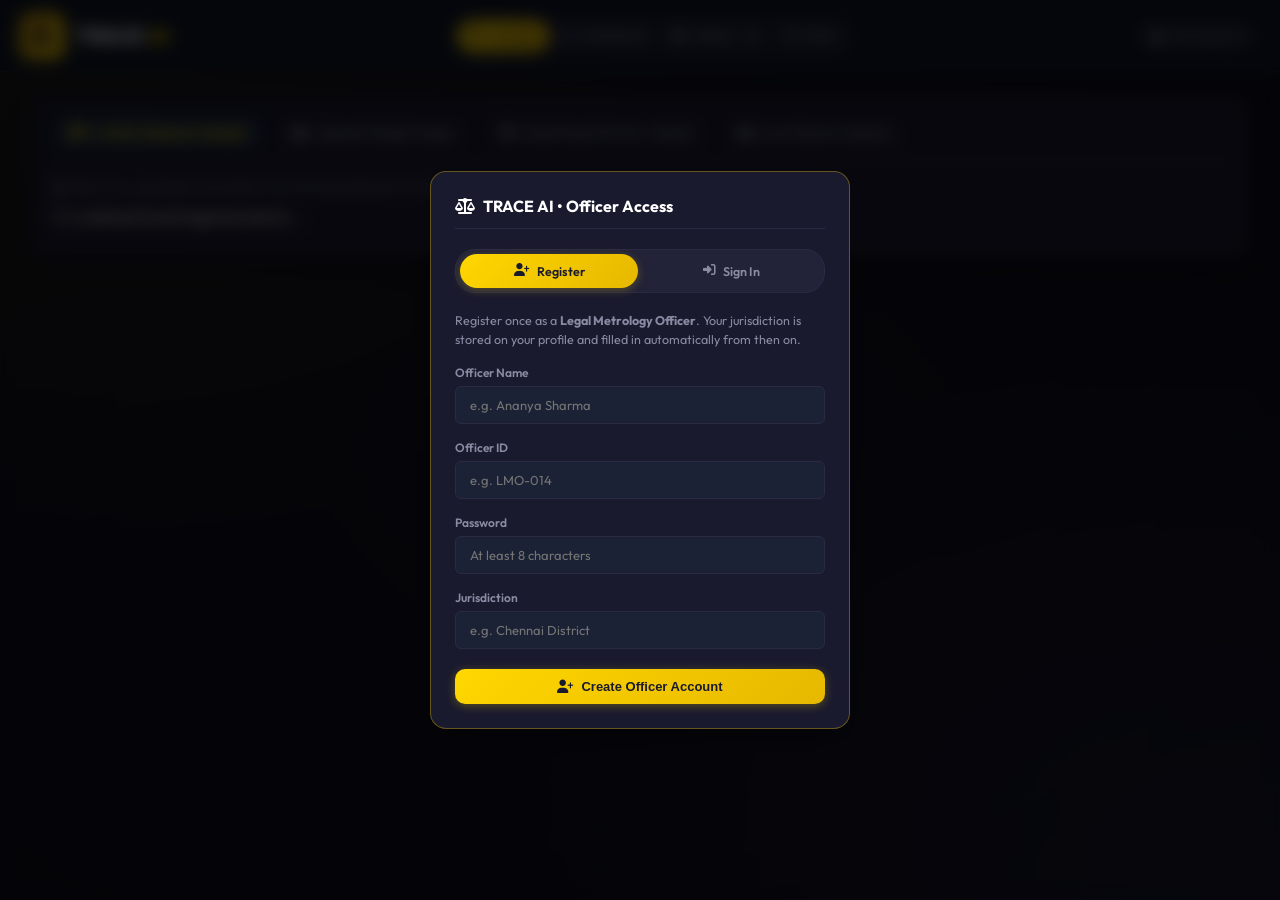
==== frontend/index.html @ d15cbd50 "Baseline: TRACE AI compliance scanner before OLAI conversion Restore point before converting the pro" ====
<!DOCTYPE html>
<html lang="en">

<head>
    <meta charset="UTF-8">
    <meta name="viewport" content="width=device-width, initial-scale=1.0, viewport-fit=cover">
    <!-- Phones get the dedicated mobile app at /m (override with ?desktop=1) -->
    <script>
        (function () {
            try {
                var p = location.pathname;
                if (p !== "/" && p !== "/index.html") return;
                if (/[?&]desktop=1/.test(location.search) || localStorage.getItem("traceForceDesktop") === "1") return;
                var coarse = window.matchMedia("(pointer: coarse)").matches;
                var narrow = window.matchMedia("(max-width: 820px)").matches;
                if (narrow || (coarse && ("ontouchstart" in window))) {
                    location.replace("/m/" + location.hash);
                }
            } catch (e) { /* fall through to desktop UI */ }
        })();
    </script>
    <title>TRACE AI &bull; Legal Metrology Officer Console</title>
    <!-- Google Fonts -->
    <link rel="preconnect" href="https://fonts.googleapis.com">
    <link rel="preconnect" href="https://fonts.gstatic.com" crossorigin>
    <link
        href="https://fonts.googleapis.com/css2?family=JetBrains+Mono:wght@400;500;600;700&family=Outfit:wght@300;400;500;600;700;800&display=swap"
        rel="stylesheet">
    <!-- FontAwesome for icons -->
    <link rel="stylesheet" href="https://cdnjs.cloudflare.com/ajax/libs/font-awesome/6.5.1/css/all.min.css">
    <link rel="stylesheet" href="styles.css">
</head>

<body>
    <!-- Auth Gate: blocks the app until a valid session exists. This is UX only --
         the real security boundary is enforced server-side on every endpoint. -->
    <div id="auth-gate" class="modal-backdrop" style="display: none; z-index: 2000;">
        <div class="modal-card glass-card" style="max-width: 420px;">
            <div class="modal-header">
                <div class="modal-title"><i class="fa-solid fa-scale-balanced"></i> TRACE AI &bull; Officer Access</div>
            </div>
            <div class="modal-body">
                <div class="auth-tabs">
                    <button class="auth-tab active" id="auth-tab-register" onclick="switchAuthTab('register')">
                        <i class="fa-solid fa-user-plus"></i> Register
                    </button>
                    <button class="auth-tab" id="auth-tab-login" onclick="switchAuthTab('login')">
                        <i class="fa-solid fa-right-to-bracket"></i> Sign In
                    </button>
                </div>

                <!-- Step 1: Registration (comes before login) -->
                <div id="auth-panel-register" class="auth-panel active">
                    <div class="auth-intro">
                        Register once as a <strong>Legal Metrology Officer</strong>. Your jurisdiction is stored on your
                        profile and filled in automatically from then on.
                    </div>
                    <div class="form-group">
                        <label>Officer Name</label>
                        <input type="text" id="reg-name" class="form-control" placeholder="e.g. Ananya Sharma" autocomplete="name">
                    </div>
                    <div class="form-group">
                        <label>Officer ID</label>
                        <input type="text" id="reg-officer-id" class="form-control" placeholder="e.g. LMO-014" autocomplete="username">
                    </div>
                    <div class="form-group">
                        <label>Password</label>
                        <input type="password" id="reg-password" class="form-control" placeholder="At least 8 characters" autocomplete="new-password">
                    </div>
                    <div class="form-group">
                        <label>Jurisdiction</label>
                        <input type="text" id="reg-jurisdiction" class="form-control" placeholder="e.g. Chennai District">
                    </div>
                    <div id="reg-error" class="auth-error"></div>
                </div>

                <!-- Step 2: Sign in (jurisdiction is never asked for again) -->
                <div id="auth-panel-login" class="auth-panel">
                    <div class="auth-intro">
                        <strong>Officers</strong> conduct inspections and record findings.
                        <strong>Controllers</strong> get oversight, rule control, and verdict overrides.
                    </div>
                    <div class="form-group">
                        <label>Officer Name</label>
                        <input type="text" id="auth-name" class="form-control" placeholder="e.g. Ananya Sharma" autocomplete="name">
                    </div>
                    <div class="form-group">
                        <label>Officer ID</label>
                        <input type="text" id="auth-email" class="form-control" placeholder="LMO-001" autocomplete="username">
                    </div>
                    <div class="form-group">
                        <label>Password</label>
                        <input type="password" id="auth-password" class="form-control" placeholder="&bull;&bull;&bull;&bull;&bull;&bull;&bull;&bull;" autocomplete="current-password">
                    </div>
                    <div id="auth-error" class="auth-error"></div>
                    <div class="auth-hint">
                        Demo &mdash; Officer: <code>Ananya Sharma</code> / <code>LMO-001</code> / <code>Inspector@123</code><br>
                        Controller: <code>Priya Nair</code> / <code>CLM-001</code> / <code>Manager@123</code>
                    </div>
                </div>
            </div>
            <div class="modal-footer">
                <button class="btn btn-primary" id="auth-submit-btn" style="width: 100%; justify-content: center;"
                    onclick="submitAuth()">
                    <i class="fa-solid fa-user-plus"></i> Create Officer Account
                </button>
            </div>
        </div>
    </div>

    <!-- Top Navigation Header -->
    <header class="app-header">
        <div class="header-left">
            <div class="emblem-container">
                <i class="fa-solid fa-scale-balanced emblem-icon"></i>
            </div>
            <div class="brand-info">
                <div class="brand-title">TRACE<span class="brand-accent"> AI</span></div>
                <div class="brand-subtitle">Transparent Regulatory Assessment & Compliance Engine
                </div>
            </div>
        </div>

        <button class="nav-toggle" id="nav-toggle-btn" type="button" onclick="toggleMobileNav()"
            aria-label="Toggle navigation menu">
            <i class="fa-solid fa-bars"></i>
        </button>

        <nav class="header-nav">
            <button class="nav-btn" id="nav-officerdash-btn" onclick="switchView('officer-dashboard')" style="display: none;">
                <i class="fa-solid fa-gauge-high"></i> Dashboard
            </button>
            <button class="nav-btn" id="nav-newinspection-btn" onclick="switchView('new-inspection')" style="display: none;">
                <i class="fa-solid fa-clipboard-list"></i> New
            </button>
            <button class="nav-btn" id="nav-activeinspections-btn" onclick="switchView('active-inspections')" style="display: none;">
                <i class="fa-solid fa-folder-open"></i> Active
            </button>
            <button class="nav-btn active" id="nav-scanner-btn" onclick="switchView('scanner')">
                <i class="fa-solid fa-barcode"></i> Scanner
            </button>
            <button class="nav-btn" id="nav-myscans-btn" onclick="switchView('myscans')" style="display: none;">
                <i class="fa-solid fa-list-check"></i> History
            </button>
            <button class="nav-btn" id="nav-reports-btn" onclick="switchView('reports')" style="display: none;">
                <i class="fa-solid fa-file-shield"></i> Reports
            </button>
            <button class="nav-btn" id="nav-dashboard-btn" onclick="switchView('dashboard')">
                <i class="fa-solid fa-chart-line"></i> Dashboard
            </button>
            <button class="nav-btn" id="nav-gallery-btn" onclick="switchView('gallery')">
                <i class="fa-solid fa-boxes-stacked"></i> Gallery&nbsp;<span id="gallery-count">52</span>
            </button>
            <button class="nav-btn" id="nav-rules-btn" onclick="openRulesModal()">
                <i class="fa-solid fa-gavel"></i> Rules
            </button>
        </nav>

        <div class="header-right">
            <div class="engine-badge">
                <span class="status-dot online"></span>
                <span class="engine-text">CLIP + EasyOCR Engine Online</span>
            </div>
            <div class="officer-badge">
                <i class="fa-solid fa-user-shield"></i>
                <span id="user-badge-text">Not signed in</span>
            </div>
            <button class="btn btn-secondary btn-sm" id="logout-btn" onclick="logout()" style="display: none;">
                <i class="fa-solid fa-right-from-bracket"></i>
            </button>
        </div>
    </header>

    <!-- Main Container -->
    <main class="main-container">

        <!-- ================= VIEW 1: AI SCANNER (DEFAULT) ================= -->
        <section id="view-scanner" class="view-section active">
            <!-- Shown only when this scan is being taken for a product inside an active
                 inspection session (see scanSampleForProduct() in app.js); hidden for
                 today's ordinary ad-hoc scan. -->
            <div id="scan-context-banner" class="glass-card sample-context-banner" style="display: none;"></div>

            <!-- Top Input Control Bar -->
            <div class="input-panel glass-card">
                <div class="input-tabs">
                    <button class="tab-btn active" onclick="switchInputMode('dataset')">
                        <i class="fa-solid fa-images"></i> 1-Click Dataset Sample
                    </button>
                    <button class="tab-btn" onclick="switchInputMode('upload')">
                        <i class="fa-solid fa-cloud-arrow-up"></i> Upload Single Image
                    </button>
                    <button class="tab-btn" onclick="switchInputMode('dual')">
                        <i class="fa-solid fa-layer-group"></i> Dual-Panel (Front + Back)
                    </button>
                    <button class="tab-btn" onclick="switchInputMode('camera')">
                        <i class="fa-solid fa-camera"></i> Live Device Camera
                    </button>
                </div>

                <!-- Input Mode 1: Dataset Quick Carousel -->
                <div id="mode-dataset" class="input-mode-content active">
                    <div class="dataset-carousel-container">
                        <div class="carousel-hint">
                            <i class="fa-solid fa-hand-pointer"></i> Select any packaged commodity from the food dataset
                            to inspect:
                        </div>
                        <div id="dataset-chips-container" class="dataset-chips">
                            <!-- Populated dynamically via JS -->
                            <div class="loader-inline"><i class="fa-solid fa-spinner fa-spin"></i> Loading 52 packaged
                                products...</div>
                        </div>
                    </div>
                </div>

                <!-- Input Mode 2: File Upload Zone -->
                <div id="mode-upload" class="input-mode-content">
                    <div class="drop-zone" id="drop-zone" onclick="document.getElementById('file-input').click()">
                        <i class="fa-solid fa-file-arrow-up drop-icon"></i>
                        <div class="drop-title">Drag & Drop Product Image Here</div>
                        <div class="drop-sub">Supports JPEG, JPG, PNG, and iPhone HEIC photos</div>
                        <input type="file" id="file-input" accept="image/*,.heic" style="display: none;"
                            onchange="handleFileUpload(event)">
                    </div>
                </div>

                <!-- Input Mode 3: Dual-Panel Multi-Angle Inspection (Front + Back) -->
                <div id="mode-dual" class="input-mode-content">
                    <div class="dual-upload-grid">
                        <div class="dual-drop-zone" id="dual-drop-front"
                            onclick="document.getElementById('dual-file-front').click()">
                            <span class="dual-panel-tag"><i class="fa-solid fa-file-lines"></i> Front Panel</span>
                            <i class="fa-solid fa-image drop-icon"></i>
                            <div class="drop-title" id="front-file-label">Select Front Display Panel</div>
                            <div class="drop-sub" id="front-file-sub">Brand, Net Qty, Principal Visuals</div>
                            <input type="file" id="dual-file-front" accept="image/*,.heic" style="display: none;"
                                onchange="handleDualFileSelect('front', event)">
                        </div>

                        <div class="dual-drop-zone" id="dual-drop-back"
                            onclick="document.getElementById('dual-file-back').click()">
                            <span class="dual-panel-tag"><i class="fa-solid fa-barcode"></i> Back / Crimp Panel</span>
                            <i class="fa-solid fa-receipt drop-icon"></i>
                            <div class="drop-title" id="back-file-label">Select Back / Crimp Panel</div>
                            <div class="drop-sub" id="back-file-sub">MRP, Dates, Address, Consumer Care</div>
                            <input type="file" id="dual-file-back" accept="image/*,.heic" style="display: none;"
                                onchange="handleDualFileSelect('back', event)">
                        </div>
                    </div>
                    <div class="dual-action-bar">
                        <button class="btn btn-emerald" id="btn-run-dual-scan" onclick="executeDualPanelScan()">
                            <i class="fa-solid fa-layer-group"></i> Run Dual-Panel Compliance Inspection
                        </button>
                    </div>
                </div>

                <!-- Input Mode 4: Live Camera -->
                <div id="mode-camera" class="input-mode-content">
                    <div class="camera-wrapper">
                        <video id="camera-feed" autoplay playsinline></video>
                        <canvas id="camera-canvas" style="display: none;"></canvas>
                        <div class="camera-controls">
                            <button class="btn btn-primary" onclick="startCamera()"><i class="fa-solid fa-video"></i>
                                Start Camera</button>
                            <button class="btn btn-accent" onclick="captureCamera()"><i class="fa-solid fa-camera"></i>
                                Capture & Inspect</button>
                            <button class="btn btn-secondary" onclick="stopCamera()"><i class="fa-solid fa-stop"></i>
                                Stop</button>
                        </div>
                    </div>
                </div>
            </div>

            <!-- Processing Visualizer Overlay -->
            <div id="processing-loader" class="processing-card glass-card" style="display: none;">
                <div class="processing-spinner">
                    <i class="fa-solid fa-circle-notch fa-spin"></i>
                </div>
                <div class="processing-text-block">
                    <div id="processing-step-title" class="processing-title">Executing AI Pipeline...</div>
                    <div id="processing-step-desc" class="processing-desc">Preprocessing image & applying EXIF
                        rotation...</div>
                </div>
                <div class="pipeline-steps-bar">
                    <div class="step-node active" id="pstep-1"><span>1</span> Preprocessing</div>
                    <div class="step-node" id="pstep-2"><span>2</span> CLIP Visual AI</div>
                    <div class="step-node" id="pstep-3"><span>3</span> Vector Similarity</div>
                    <div class="step-node" id="pstep-4"><span>4</span> EasyOCR Detection</div>
                    <div class="step-node" id="pstep-5"><span>5</span> Legal Metrology Rules</div>
                </div>
            </div>

        </section>

        <!-- ================= VIEW: INSPECTION DETAIL (both roles; not in the nav bar --
             reached after a scan, or by clicking a row in My Scans / the manager
             Dashboard history table) ================= -->
        <section id="view-detail" class="view-section">
            <button class="btn btn-secondary btn-sm" style="margin-bottom: 16px;" onclick="goBackFromDetail()">
                <i class="fa-solid fa-arrow-left"></i> Back
            </button>

            <!-- Shown only when this sample was just scanned inside an inspection-session
                 product (see renderInspectionResults() in app.js); hidden for an ordinary
                 ad-hoc scan or a historical record opened from any list. -->
            <div id="sample-context-banner" class="glass-card sample-context-banner" style="display: none;"></div>

            <!-- Inspection Results Grid (Rendered when inspection data is ready) -->
            <div id="inspection-results" class="results-layout" style="display: none;">

                <!-- Left Column: Visual Evidence Canvas & Detections -->
                <div class="results-left">
                    <div class="glass-card evidence-card">
                        <div class="card-header">
                            <div class="card-title">
                                <i class="fa-solid fa-eye"></i> Visual Evidence & Label Regions
                            </div>
                            <div class="box-filters" id="box-filter-toggles">
                                <button class="filter-pill active" onclick="filterBBoxes('all')">All</button>
                                <button class="filter-pill" onclick="filterBBoxes('mrp')">MRP</button>
                                <button class="filter-pill" onclick="filterBBoxes('net_quantity')">Net Qty</button>
                                <button class="filter-pill" onclick="filterBBoxes('manufacturer')">Manufacturer</button>
                                <button class="filter-pill" onclick="filterBBoxes('date')">Dates</button>
                                <button class="filter-pill" onclick="filterBBoxes('consumer_care')">Care</button>
                            </div>
                        </div>

                        <!-- Dual Panel Switcher Toolbar (Visible when dual-panel scan executed) -->
                        <div id="panel-toggle-toolbar" class="panel-toggle-toolbar" style="display: none;">
                            <button class="panel-pill active" id="pill-panel-front"
                                onclick="switchVisualPanel('front')">
                                <i class="fa-solid fa-file-image"></i> Front Panel (<span id="front-box-count">0</span>)
                            </button>
                            <button class="panel-pill" id="pill-panel-back" onclick="switchVisualPanel('back')">
                                <i class="fa-solid fa-copy"></i> Back Panel (<span id="back-box-count">0</span>)
                            </button>
                            <span class="dual-badge"><i class="fa-solid fa-circle-check"></i> Dual-Panel
                                Synchronized</span>
                        </div>

                        <div class="canvas-container" id="canvas-container">
                            <canvas id="evidence-canvas"></canvas>
                            <div id="canvas-tooltip" class="canvas-tooltip"></div>
                        </div>

                        <div class="canvas-legend">
                            <span class="legend-item"><span class="legend-box tag-mrp"></span> MRP</span>
                            <span class="legend-item"><span class="legend-box tag-qty"></span> Net Qty</span>
                            <span class="legend-item"><span class="legend-box tag-mfg"></span> Manufacturer</span>
                            <span class="legend-item"><span class="legend-box tag-date"></span> Dates</span>
                            <span class="legend-item"><span class="legend-box tag-care"></span> Consumer Care</span>
                            <span class="legend-item"><span class="legend-box tag-gen"></span> General Text</span>
                        </div>
                    </div>

                    <!-- Quality & Readability Assessment under Rule 7 -->
                    <div class="glass-card readability-card">
                        <div class="card-header">
                            <div class="card-title">
                                <i class="fa-solid fa-magnifying-glass-chart"></i> Legibility & Rule 7 Readability Audit
                            </div>
                            <span id="readability-badge" class="badge">Checking</span>
                        </div>
                        <div class="metrics-grid">
                            <div class="metric-box">
                                <div class="metric-label">Sharpness (Laplacian)</div>
                                <div class="metric-value" id="blur-score">--</div>
                            </div>
                            <div class="metric-box">
                                <div class="metric-label">RMS Contrast</div>
                                <div class="metric-value" id="contrast-score">--</div>
                            </div>
                            <div class="metric-box">
                                <div class="metric-label">Avg Box Height</div>
                                <div class="metric-value" id="font-height">--</div>
                            </div>
                            <div class="metric-box">
                                <div class="metric-label">Text Area Coverage</div>
                                <div class="metric-value" id="text-coverage">--</div>
                            </div>
                        </div>
                        <div id="readability-warnings" class="readability-warnings"></div>
                    </div>

                    <!-- CLIP Vector Similarity Matches -->
                    <div class="glass-card similarity-card">
                        <div class="card-header">
                            <div class="card-title">
                                <i class="fa-solid fa-vector-square"></i> CLIP Visual Vector Matches (Top-3 Similar
                                Packaging)
                            </div>
                        </div>
                        <div class="similar-products-grid" id="similar-products-container">
                            <!-- Populated via JS -->
                        </div>
                    </div>
                </div>

                <!-- Right Column: Compliance Decision, Extracted Fields & Rules -->
                <div class="results-right">

                    <!-- Overall Status Banner -->
                    <div id="compliance-banner" class="compliance-banner glass-card">
                        <div class="banner-top">
                            <div class="banner-status-badge" id="banner-status-tag">COMPLIANT</div>
                            <div class="banner-confidence">
                                <span class="conf-label">System Confidence:</span>
                                <span class="conf-val" id="banner-conf-val">94%</span>
                            </div>
                        </div>
                        <div class="banner-summary" id="banner-summary-text">
                            All statutory declarations verified under Legal Metrology Rules, 2011.
                        </div>
                        <div class="banner-actions">
                            <button class="btn btn-emerald" onclick="downloadReport()">
                                <i class="fa-solid fa-file-lines"></i> Certificate (HTML)
                            </button>
                            <button class="btn btn-secondary" onclick="exportReport('pdf')">
                                <i class="fa-solid fa-file-pdf"></i> PDF
                            </button>
                            <button class="btn btn-secondary" onclick="exportReport('docx')">
                                <i class="fa-solid fa-file-word"></i> Word (Editable)
                            </button>
                            <button class="btn btn-secondary" onclick="exportReport('json')">
                                <i class="fa-solid fa-file-code"></i> JSON
                            </button>
                            <button class="btn btn-secondary" onclick="exportReport('csv')">
                                <i class="fa-solid fa-file-csv"></i> CSV
                            </button>
                            <button class="btn btn-amber" id="btn-record-decision" onclick="openReviewModal()">
                                <i class="fa-solid fa-user-pen"></i> Record Decision
                            </button>
                            <button class="btn btn-amber" id="btn-override-verdict" onclick="openOverrideModal()" style="display: none;">
                                <i class="fa-solid fa-gavel"></i> Override Verdict
                            </button>
                        </div>
                    </div>

                    <!-- Statutory Violations Alert Box -->
                    <div id="violations-container" class="violations-alert-box glass-card" style="display: none;">
                        <div class="alert-title"><i class="fa-solid fa-triangle-exclamation"></i> Statutory Violations
                            Detected</div>
                        <ul id="violations-list" class="violations-list"></ul>
                    </div>

                    <!-- Mandatory Declarations Key-Value Breakdown -->
                    <div class="glass-card declarations-card">
                        <div class="card-header">
                            <div class="card-title">
                                <i class="fa-solid fa-list-check"></i> Extracted Mandatory Declarations
                            </div>
                            <div class="clip-category-pill" id="clip-category-badge">Category: Food</div>
                        </div>

                        <div class="declarations-grid">
                            <!-- Product Name -->
                            <div class="decl-row">
                                <div class="decl-field"><i class="fa-solid fa-tag"></i> Generic Product Name</div>
                                <div class="decl-value" id="field-product-name">--</div>
                                <div class="decl-status" id="status-product-name"><i
                                        class="fa-solid fa-circle-question"></i></div>
                            </div>
                            <!-- Brand -->
                            <div class="decl-row">
                                <div class="decl-field"><i class="fa-solid fa-certificate"></i> Brand</div>
                                <div class="decl-value" id="field-brand">--</div>
                                <div class="decl-status" id="status-brand"><i class="fa-solid fa-circle-question"></i>
                                </div>
                            </div>
                            <!-- Net Quantity -->
                            <div class="decl-row">
                                <div class="decl-field"><i class="fa-solid fa-weight-scale"></i> Net Quantity</div>
                                <div class="decl-value" id="field-net-quantity">--</div>
                                <div class="decl-status" id="status-net-quantity"><i
                                        class="fa-solid fa-circle-question"></i></div>
                            </div>
                            <!-- MRP -->
                            <div class="decl-row">
                                <div class="decl-field"><i class="fa-solid fa-indian-rupee-sign"></i> Maximum Retail
                                    Price (MRP)</div>
                                <div class="decl-value" id="field-mrp">--</div>
                                <div class="decl-status" id="status-mrp"><i class="fa-solid fa-circle-question"></i>
                                </div>
                            </div>
                            <!-- Statutory Unit Sale Price (USP) Rule 6(10) -->
                            <div class="decl-row">
                                <div class="decl-field"><i class="fa-solid fa-calculator"></i> Unit Sale Price [Rule
                                    6(10)]</div>
                                <div class="decl-value" id="field-usp">--</div>
                                <div class="decl-status" id="status-usp"><i class="fa-solid fa-circle-question"></i>
                                </div>
                            </div>
                            <!-- Dates -->
                            <div class="decl-row">
                                <div class="decl-field"><i class="fa-solid fa-calendar-days"></i> Mfg / Packing Date
                                </div>
                                <div class="decl-value" id="field-mfg-date">--</div>
                                <div class="decl-status" id="status-mfg-date"><i
                                        class="fa-solid fa-circle-question"></i></div>
                            </div>
                            <!-- Best Before -->
                            <div class="decl-row">
                                <div class="decl-field"><i class="fa-solid fa-clock-rotate-left"></i> Best Before /
                                    Expiry</div>
                                <div class="decl-value" id="field-best-before">--</div>
                                <div class="decl-status" id="status-best-before"><i
                                        class="fa-solid fa-circle-question"></i></div>
                            </div>
                            <!-- Manufacturer -->
                            <div class="decl-row">
                                <div class="decl-field"><i class="fa-solid fa-industry"></i> Manufacturer & Address
                                </div>
                                <div class="decl-value" id="field-manufacturer">--</div>
                                <div class="decl-status" id="status-manufacturer"><i
                                        class="fa-solid fa-circle-question"></i></div>
                            </div>
                            <!-- Consumer Care -->
                            <div class="decl-row">
                                <div class="decl-field"><i class="fa-solid fa-headset"></i> Consumer Care Details</div>
                                <div class="decl-value" id="field-consumer-care">--</div>
                                <div class="decl-status" id="status-consumer-care"><i
                                        class="fa-solid fa-circle-question"></i></div>
                            </div>
                            <!-- FSSAI -->
                            <div class="decl-row">
                                <div class="decl-field"><i class="fa-solid fa-shield-halved"></i> FSSAI Lic. Number
                                </div>
                                <div class="decl-value" id="field-fssai">--</div>
                                <div class="decl-status" id="status-fssai"><i class="fa-solid fa-circle-question"></i>
                                </div>
                            </div>
                            <!-- Country of Origin -->
                            <div class="decl-row">
                                <div class="decl-field"><i class="fa-solid fa-earth-asia"></i> Country of Origin</div>
                                <div class="decl-value" id="field-origin">--</div>
                                <div class="decl-status" id="status-origin"><i class="fa-solid fa-circle-question"></i>
                                </div>
                            </div>
                        </div>
                    </div>

                    <!-- Statutory Rule Validation Table -->
                    <div class="glass-card rules-card">
                        <div class="card-header">
                            <div class="card-title">
                                <i class="fa-solid fa-gavel"></i> Statutory Legal Metrology Audit (Rules 2011)
                            </div>
                        </div>
                        <div class="rules-table-wrapper">
                            <table class="rules-table">
                                <thead>
                                    <tr>
                                        <th>Rule ID</th>
                                        <th>Mandate</th>
                                        <th>Status</th>
                                        <th>Statutory Findings</th>
                                    </tr>
                                </thead>
                                <tbody id="rules-table-body">
                                    <!-- Populated via JS -->
                                </tbody>
                            </table>
                        </div>
                    </div>

                </div>
            </div>
        </section>

        <!-- ================= VIEW: MY SCANS (Inspector-only own-scan history) ================= -->
        <section id="view-myscans" class="view-section">
            <div class="dash-head">
                <div>
                    <h2 class="dash-title">Inspection History</h2>
                    <div class="dash-sub">Browse by inspection session, then drill into the products inspected in each
                        one &mdash; officers only see their own records, by design.</div>
                </div>
                <button class="btn btn-secondary btn-sm" onclick="loadHistory2()"><i
                        class="fa-solid fa-rotate-right"></i> Refresh</button>
            </div>

            <!-- Level 1: session-wise history (default). "All Scans" keeps the flat
                 per-sample list reachable, including ad-hoc scans not tied to a session. -->
            <div class="box-filters" style="margin-bottom: 16px;">
                <button class="filter-pill active" id="histmode-sessions" onclick="switchHistoryMode('sessions')">
                    <i class="fa-solid fa-folder-tree"></i> By Session
                </button>
                <button class="filter-pill" id="histmode-scans" onclick="switchHistoryMode('scans')">
                    <i class="fa-solid fa-list-check"></i> All Scans
                </button>
            </div>

            <div id="history-sessions-pane" class="glass-card history-card">
                <div class="card-header">
                    <div class="card-title"><i class="fa-solid fa-folder-tree"></i> Inspection Sessions</div>
                    <div class="history-filters">
                        <select id="history-session-status" onchange="loadSessionHistory()">
                            <option value="">All sessions</option>
                            <option value="ACTIVE">In progress</option>
                            <option value="CLOSED">Closed</option>
                        </select>
                    </div>
                </div>
                <div class="history-table-wrapper">
                    <table class="history-table">
                        <thead>
                            <tr>
                                <th>Inspection ID</th>
                                <th>Started</th>
                                <th>Location</th>
                                <th>Type</th>
                                <th>Products</th>
                                <th>Compliant</th>
                                <th>Non-Compliant</th>
                                <th>Status</th>
                            </tr>
                        </thead>
                        <tbody id="history-sessions-body">
                            <tr><td colspan="8" style="text-align:center;color:#6b7280;padding:24px;">Loading&hellip;</td></tr>
                        </tbody>
                    </table>
                </div>
            </div>

            <div id="history-scans-pane" class="glass-card history-card" style="display: none;">
                <div class="card-header">
                    <div class="card-title"><i class="fa-solid fa-clock-rotate-left"></i> My Inspection History</div>
                    <div class="history-filters">
                        <div class="history-search">
                            <i class="fa-solid fa-magnifying-glass"></i>
                            <input type="text" id="myscans-search-input"
                                placeholder="Search ID, product, brand..." oninput="applyMyScansFilter()">
                        </div>
                        <select id="myscans-status-filter" onchange="applyMyScansFilter()">
                            <option value="">All statuses</option>
                            <option value="COMPLIANT">Compliant</option>
                            <option value="REVIEW_REQUIRED">Review Required</option>
                            <option value="NON_COMPLIANT">Non-Compliant</option>
                        </select>
                    </div>
                </div>
                <div class="history-table-wrapper">
                    <table class="history-table">
                        <thead>
                            <tr>
                                <th>Inspection ID</th>
                                <th>Timestamp</th>
                                <th>Product / Image</th>
                                <th>Category</th>
                                <th>Compliance Status</th>
                                <th>Confidence</th>
                                <th>Violations</th>
                                <th>Reports</th>
                            </tr>
                        </thead>
                        <tbody id="myscans-table-body">
                            <tr>
                                <td colspan="8" style="text-align: center; color: #6b7280; padding: 24px;">No scans
                                    yet &mdash; use the AI Scanner tab.</td>
                            </tr>
                        </tbody>
                    </table>
                </div>
            </div>
        </section>

        <!-- ================= VIEW 2: DASHBOARD ================= -->
        <section id="view-dashboard" class="view-section">

            <div class="dash-head">
                <div>
                    <h2 class="dash-title">Compliance Overview</h2>
                    <div class="dash-sub">Legal Metrology (Packaged Commodities) Rules, 2011 &middot; Enforcement
                        dashboard</div>
                </div>
                <button class="btn btn-secondary btn-sm" onclick="loadDashboard()"><i
                        class="fa-solid fa-rotate-right"></i> Refresh</button>
            </div>

            <div class="bento">

                <!-- Hero: Compliance rate + gauge -->
                <div class="bento-card hero">
                    <div class="bento-label">Compliance rate</div>
                    <div class="bento-headline" id="bento-compliance-rate">--%</div>
                    <div class="bento-trend" id="bento-compliance-trend">&nbsp;</div>
                    <div class="bento-body center" id="bento-compliance-gauge"></div>
                </div>

                <!-- Total inspections + sparkline -->
                <div class="bento-card">
                    <div class="bento-label">Total inspections</div>
                    <div class="bento-headline" id="bento-total">--</div>
                    <div class="bento-trend" id="bento-total-trend">&nbsp;</div>
                    <div class="bento-body" id="bento-total-spark"></div>
                </div>

                <!-- Pending review donut -->
                <div class="bento-card">
                    <div class="bento-label">Pending review</div>
                    <div class="bento-headline" id="bento-review">--</div>
                    <div class="bento-trend muted-trend">Manual verification queue</div>
                    <div class="bento-body center" id="bento-review-donut"></div>
                </div>

                <!-- Extraction confidence + area -->
                <div class="bento-card">
                    <div class="bento-label">Avg AI confidence</div>
                    <div class="bento-headline" id="bento-confidence">--%</div>
                    <div class="bento-trend muted-trend">Across all pipeline runs</div>
                    <div class="bento-body center" id="bento-confidence-spark"></div>
                </div>

                <!-- Category distribution -->
                <div class="bento-card">
                    <div class="bento-label">Category distribution</div>
                    <div class="bento-segs" id="bento-categories" style="margin-top: 14px;"></div>
                </div>

                <!-- Recent inspections (tall) -->
                <div class="bento-card tall">
                    <div class="bento-label">Recent inspections</div>
                    <div class="bento-timeline" id="bento-timeline" style="margin-top: 10px;"></div>
                </div>

                <!-- Flagged violations -->
                <div class="bento-card">
                    <div class="row">
                        <div class="bento-label">Flagged violations</div>
                        <div class="mini-chip">&#9888;</div>
                    </div>
                    <div class="bento-list" id="bento-violations" style="margin-top: 10px;"></div>
                </div>

                <!-- Inspection calendar -->
                <div class="bento-card">
                    <div class="bento-label">Activity &mdash; last 14 days</div>
                    <div class="cal-grid" id="bento-calendar"></div>
                </div>

                <!-- Hold rate -->
                <div class="bento-card">
                    <div class="bento-label">Hold rate</div>
                    <div class="bento-headline sm" id="bento-hold">--%</div>
                    <div class="bento-body center" id="bento-hold-spark"></div>
                </div>

                <!-- Field-level detection (tall) -->
                <div class="bento-card tall">
                    <div class="bento-label">Field detection rate</div>
                    <div class="bento-fields" id="bento-fields" style="margin-top: 10px;"></div>
                </div>

                <!-- This week -->
                <div class="bento-card">
                    <div class="bento-label">This week</div>
                    <div class="bento-headline sm" id="bento-week-scans">--</div>
                    <div class="bento-trend muted-trend">scans in the last 7 days</div>
                    <div class="bento-body" id="bento-week-meter"></div>
                </div>

                <!-- Most common violation -->
                <div class="bento-card">
                    <div class="bento-label">Most common violation</div>
                    <div class="bento-topviol" id="bento-topviol" style="margin-top: 12px;"></div>
                </div>

                <!-- Violations logged stat -->
                <div class="bento-card">
                    <div class="bento-label">Violations logged</div>
                    <div class="bento-headline sm" id="bento-violation-total">--</div>
                    <div class="bento-trend muted-trend">Statutory failures recorded</div>
                    <div class="bento-body" id="bento-verdict-split"></div>
                </div>

                <!-- Violations by type (wide) -->
                <div class="bento-card wide">
                    <div class="bento-label">Violations by type</div>
                    <div class="bento-bars" id="bento-violation-bars" style="margin-top: 14px;"></div>
                </div>

            </div>

            <!-- Recent Inspections History Table -->
            <div class="glass-card history-card">
                <div class="card-header">
                    <div class="card-title"><i class="fa-solid fa-clock-rotate-left"></i> Recent Statutory Inspections
                    </div>
                    <div class="history-filters">
                        <div class="history-search">
                            <i class="fa-solid fa-magnifying-glass"></i>
                            <input type="text" id="history-search-input"
                                placeholder="Search ID, product, brand, manufacturer..." oninput="applyHistoryFilter()">
                        </div>
                        <select id="history-status-filter" onchange="applyHistoryFilter()">
                            <option value="">All statuses</option>
                            <option value="COMPLIANT">Compliant</option>
                            <option value="REVIEW_REQUIRED">Review Required</option>
                            <option value="NON_COMPLIANT">Non-Compliant</option>
                        </select>
                        <select id="history-inspector-filter" onchange="applyHistoryFilter()" title="Controller-only: filter by officer">
                            <option value="">All officers</option>
                        </select>
                        <button class="btn btn-secondary btn-sm" onclick="loadDashboard()"><i
                                class="fa-solid fa-rotate-right"></i> Refresh</button>
                    </div>
                </div>
                <div class="history-table-wrapper">
                    <table class="history-table">
                        <thead>
                            <tr>
                                <th>Inspection ID</th>
                                <th>Timestamp</th>
                                <th>Product / Image</th>
                                <th>Category</th>
                                <th>Compliance Status</th>
                                <th>Confidence</th>
                                <th>Violations</th>
                                <th>Reports</th>
                            </tr>
                        </thead>
                        <tbody id="history-table-body">
                            <tr>
                                <td colspan="8" style="text-align: center; color: #6b7280; padding: 24px;">No
                                    inspections recorded yet. Start scanning above!</td>
                            </tr>
                        </tbody>
                    </table>
                </div>
            </div>
        </section>

        <!-- ================= VIEW 3: DATASET GALLERY ================= -->
        <section id="view-gallery" class="view-section">
            <div class="gallery-header glass-card">
                <div>
                    <h2 style="margin: 0; font-size: 18px;">Packaged Commodity Dataset Repository</h2>
                    <div style="font-size: 13px; color: #94a3b8; margin-top: 4px;">Pre-indexed catalog of 52 packaged
                        products across Food, Beverages, Personal Care & Commodities. Click any item for instant AI
                        inspection.</div>
                </div>
                <div class="gallery-search">
                    <i class="fa-solid fa-magnifying-glass"></i>
                    <input type="text" id="gallery-search-input" placeholder="Filter by product name, category..."
                        oninput="filterGallery()">
                </div>
            </div>

            <div class="gallery-grid" id="gallery-grid-container">
                <!-- Populated dynamically via JS -->
            </div>
        </section>

        <!-- ================= VIEW: OFFICER DASHBOARD (inspector-only) ================= -->
        <section id="view-officer-dashboard" class="view-section">
            <div class="dash-head">
                <div>
                    <h2 class="dash-title">Officer Dashboard</h2>
                    <div class="dash-sub">Your inspection activity at a glance.</div>
                </div>
                <button class="btn btn-primary" onclick="switchView('new-inspection')">
                    <i class="fa-solid fa-plus"></i> Start New Inspection
                </button>
            </div>

            <div class="glass-card officer-card">
                <div class="officer-hero">
                    <div class="officer-avatar"><i class="fa-solid fa-user-shield"></i></div>
                    <div class="officer-identity">
                        <div class="officer-name" id="officer-name-display">--</div>
                        <div class="officer-role" id="officer-role-display">Legal Metrology Officer</div>
                    </div>
                    <div class="officer-chips">
                        <span class="info-chip chip-muted">
                            <i class="fa-solid fa-id-badge"></i> Officer ID <strong id="officer-id-display">--</strong>
                        </span>
                        <span class="info-chip">
                            <i class="fa-solid fa-location-dot"></i> Jurisdiction
                            <strong id="officer-jurisdiction-display">--</strong>
                        </span>
                    </div>
                </div>
                <div id="jurisdiction-setup-row" class="jurisdiction-setup" style="display: none;">
                    <div class="jurisdiction-setup-hint">
                        <i class="fa-solid fa-circle-exclamation"></i>
                        Set your jurisdiction once &mdash; it is auto-populated on every inspection from then on.
                    </div>
                    <div class="jurisdiction-input-row">
                        <input type="text" id="jurisdiction-input" class="form-control" placeholder="e.g. Bengaluru Urban District">
                        <button class="btn btn-primary" onclick="submitJurisdiction()">
                            <i class="fa-solid fa-check"></i> Save
                        </button>
                    </div>
                </div>
            </div>

            <div class="stat-grid">
                <div class="glass-card stat-tile stat-gold">
                    <div class="stat-tile-icon"><i class="fa-solid fa-folder-open"></i></div>
                    <div class="stat-tile-value" id="officer-metric-active">--</div>
                    <div class="stat-tile-label">Active Inspections</div>
                </div>
                <div class="glass-card stat-tile stat-green">
                    <div class="stat-tile-icon"><i class="fa-solid fa-circle-check"></i></div>
                    <div class="stat-tile-value" id="officer-metric-completed">--</div>
                    <div class="stat-tile-label">Completed Inspections</div>
                </div>
                <div class="glass-card stat-tile stat-amber">
                    <div class="stat-tile-icon"><i class="fa-solid fa-hourglass-half"></i></div>
                    <div class="stat-tile-value" id="officer-metric-pending">--</div>
                    <div class="stat-tile-label">Pending Reviews</div>
                </div>
                <div class="glass-card stat-tile stat-red">
                    <div class="stat-tile-icon"><i class="fa-solid fa-triangle-exclamation"></i></div>
                    <div class="stat-tile-value" id="officer-metric-noncompliant">--</div>
                    <div class="stat-tile-label">Non-Compliance Findings</div>
                </div>
            </div>

            <div class="glass-card officer-card">
                <div class="card-header">
                    <div class="card-title"><i class="fa-solid fa-folder-open"></i> Open Inspections</div>
                    <button class="btn btn-secondary btn-sm" onclick="switchView('active-inspections')">
                        View all
                    </button>
                </div>
                <div id="officer-open-sessions">
                    <div class="empty-note"><i class="fa-solid fa-clipboard-list"></i> Loading&hellip;</div>
                </div>
            </div>
        </section>

        <!-- ================= VIEW: NEW INSPECTION (inspector-only) ================= -->
        <section id="view-new-inspection" class="view-section">
            <div class="dash-head">
                <div>
                    <h2 class="dash-title">New Inspection</h2>
                    <div class="dash-sub">Officer identity, jurisdiction, and inspection ID are captured automatically.</div>
                </div>
            </div>
            <div class="glass-card officer-card form-card">
                <div class="officer-banner">
                    <div class="officer-banner-avatar"><i class="fa-solid fa-user-shield"></i></div>
                    <div class="officer-banner-body">
                        <div class="officer-banner-label">Inspecting Officer</div>
                        <div class="officer-banner-name" id="ni-officer">--</div>
                        <div class="officer-banner-meta">
                            <span class="info-chip"><i class="fa-solid fa-id-badge"></i> <strong id="ni-officer-id">--</strong></span>
                            <span class="info-chip"><i class="fa-solid fa-location-dot"></i> <strong id="ni-jurisdiction">--</strong></span>
                            <span class="info-chip chip-muted"><i class="fa-solid fa-clock"></i> <strong id="ni-datetime">--</strong></span>
                        </div>
                    </div>
                </div>

                <div class="form-row">
                    <div class="form-group">
                        <label>Inspection Location</label>
                        <input type="text" id="ni-location" class="form-control" placeholder="e.g. ABC Mart, MG Road">
                    </div>
                    <div class="form-group">
                        <label>Inspection Type</label>
                        <select id="ni-inspection-type" class="form-control">
                            <option value="Routine">Routine</option>
                            <option value="Special">Special</option>
                            <option value="Complaint-based">Complaint-based</option>
                            <option value="Enforcement">Enforcement</option>
                        </select>
                    </div>
                </div>
                <div class="form-group">
                    <label>Notes (optional)</label>
                    <textarea id="ni-notes" class="form-control" rows="3" placeholder="Any additional context for this inspection..."></textarea>
                </div>
                <div id="ni-error" style="display: none; color: var(--status-fail); font-size: 12.5px; margin-bottom: 10px;"></div>
                <div class="form-actions">
                    <button class="btn btn-primary" onclick="startNewInspection()">
                        <i class="fa-solid fa-play"></i> Start Inspection
                    </button>
                    <button class="btn btn-secondary" onclick="switchView('officer-dashboard')">Cancel</button>
                </div>
            </div>
        </section>

        <!-- ================= VIEW: ACTIVE INSPECTIONS (inspector-only) ================= -->
        <section id="view-active-inspections" class="view-section">
            <div class="dash-head">
                <div>
                    <h2 class="dash-title">Active Inspections</h2>
                    <div class="dash-sub">Inspections you have started but not yet closed.</div>
                </div>
                <button class="btn btn-secondary btn-sm" onclick="loadActiveInspections()">
                    <i class="fa-solid fa-rotate-right"></i> Refresh
                </button>
            </div>
            <div class="glass-card history-card">
                <div class="card-header">
                    <div class="card-title"><i class="fa-solid fa-folder-open"></i> In Progress</div>
                </div>
                <div class="history-table-wrapper">
                    <table class="history-table">
                        <thead>
                            <tr>
                                <th>Inspection ID</th>
                                <th>Started</th>
                                <th>Location</th>
                                <th>Type</th>
                                <th>Products</th>
                                <th>Status</th>
                            </tr>
                        </thead>
                        <tbody id="active-inspections-table-body">
                            <tr><td colspan="6" style="text-align: center; color: #6b7280; padding: 24px;">No active inspections &mdash; start one from the Dashboard.</td></tr>
                        </tbody>
                    </table>
                </div>
            </div>
        </section>

        <!-- ================= VIEW: REPORTS (inspector-only; lists all inspections, open one for its report links) ================= -->
        <section id="view-reports" class="view-section">
            <div class="dash-head">
                <div>
                    <h2 class="dash-title">Reports</h2>
                    <div class="dash-sub">Open an inspection to view or download its per-sample reports.</div>
                </div>
                <button class="btn btn-secondary btn-sm" onclick="loadReportsSessions()">
                    <i class="fa-solid fa-rotate-right"></i> Refresh
                </button>
            </div>
            <div class="glass-card history-card">
                <div class="card-header">
                    <div class="card-title"><i class="fa-solid fa-file-shield"></i> All Inspections</div>
                </div>
                <div class="history-table-wrapper">
                    <table class="history-table">
                        <thead>
                            <tr>
                                <th>Inspection ID</th>
                                <th>Started</th>
                                <th>Location</th>
                                <th>Type</th>
                                <th>Products</th>
                                <th>Status</th>
                            </tr>
                        </thead>
                        <tbody id="reports-table-body">
                            <tr><td colspan="6" style="text-align: center; color: #6b7280; padding: 24px;">No inspections yet.</td></tr>
                        </tbody>
                    </table>
                </div>
            </div>
        </section>

        <!-- ================= VIEW: INSPECTION SESSION WORKSPACE (inspector-only; not in
             the nav bar -- reached from New Inspection, Active Inspections, or Reports) ================= -->
        <section id="view-session-workspace" class="view-section">
            <button class="btn btn-secondary btn-sm" style="margin-bottom: 16px;" onclick="goBackFromWorkspace()">
                <i class="fa-solid fa-arrow-left"></i> Back
            </button>

            <div class="glass-card session-hero">
                <div class="session-hero-top">
                    <div class="session-id">
                        <i class="fa-solid fa-clipboard-list"></i>
                        <span id="workspace-session-id">--</span>
                    </div>
                    <span id="workspace-status-badge" class="badge">--</span>
                </div>
                <div class="session-meta">
                    <span class="info-chip"><i class="fa-solid fa-user-shield"></i> <strong id="workspace-officer">--</strong></span>
                    <span class="info-chip"><i class="fa-solid fa-location-dot"></i> <strong id="workspace-jurisdiction">--</strong></span>
                    <span class="info-chip"><i class="fa-solid fa-shop"></i> <strong id="workspace-location">--</strong></span>
                    <span class="info-chip"><i class="fa-solid fa-tag"></i> <strong id="workspace-type">--</strong></span>
                    <span class="info-chip chip-muted"><i class="fa-solid fa-clock"></i> <strong id="workspace-date">--</strong></span>
                </div>
                <div id="workspace-notes" class="session-notes" style="display: none;"></div>
                <div class="session-actions">
                    <button class="btn btn-primary btn-sm" id="btn-add-product" onclick="openAddProductModal()">
                        <i class="fa-solid fa-plus"></i> Add Product
                    </button>
                    <button class="btn btn-amber btn-sm" id="btn-close-session" onclick="closeCurrentSession()">
                        <i class="fa-solid fa-lock"></i> Close Inspection
                    </button>
                    <button class="btn btn-seize btn-sm" id="btn-seize-session" onclick="confirmSeizure()" style="display: none;">
                        <i class="fa-solid fa-hand"></i> Confirm Seizure
                    </button>
                </div>
            </div>

            <!-- Violation reports auto-generated to manufacturers on seizure -->
            <div id="seizure-panel" class="glass-card officer-card" style="display: none;">
                <div class="card-header">
                    <div class="card-title"><i class="fa-solid fa-file-shield"></i> Manufacturer Violation Reports</div>
                    <span class="badge badge-fail">SEIZED</span>
                </div>
                <div id="seizure-reports"></div>
            </div>

            <div class="products-head">
                <h3><i class="fa-solid fa-boxes-stacked"></i> Products Under Inspection</h3>
                <div class="products-head-right">
                    <span class="products-count" id="workspace-products-count"></span>
                    <select id="product-status-filter" onchange="applyProductFilter()" title="Filter products by compliance status">
                        <option value="">All products</option>
                        <option value="COMPLIANT">Compliant</option>
                        <option value="NON_COMPLIANT">Non-Compliant</option>
                        <option value="REVIEW_REQUIRED">Review required</option>
                        <option value="NOT_INSPECTED">Not yet inspected</option>
                    </select>
                </div>
            </div>

            <div id="session-products-container">
                <!-- Populated dynamically via JS: one .product-card per product -->
            </div>
        </section>

    </main>

    <!-- Modal 1: Inspector's own post-scan decision (approve / rescan / hold). -->
    <div id="review-modal" class="modal-backdrop" style="display: none;">
        <div class="modal-card glass-card">
            <div class="modal-header">
                <div class="modal-title"><i class="fa-solid fa-user-shield"></i> Officer Post-Scan Decision</div>
                <button class="modal-close" onclick="closeReviewModal()">&times;</button>
            </div>
            <div class="modal-body">
                <div style="font-size: 12px; color: var(--text-secondary); margin-bottom: 14px;">Your own routine
                    call on this scan, made right after scanning. Only you can record it, and only on your own scans.</div>
                <div class="form-group">
                    <label>Officer ID</label>
                    <input type="text" id="review-officer-id" class="form-control">
                </div>
                <div class="form-group">
                    <label>Decision</label>
                    <select id="review-decision" class="form-control">
                        <option value="APPROVED">APPROVE (Mark Compliant)</option>
                        <option value="REJECTED_NON_COMPLIANT">RESCAN REQUIRED (Statutory Violation Notice)</option>
                        <option value="PENDING">HOLD for Further Review</option>
                    </select>
                </div>
                <div class="form-group">
                    <label>Officer Inspection Notes / Findings</label>
                    <textarea id="review-notes" class="form-control" rows="3"
                        placeholder="Enter statutory notes, physical verification remarks, or seizure notice details..."></textarea>
                </div>
            </div>
            <div class="modal-footer">
                <button class="btn btn-secondary" onclick="closeReviewModal()">Cancel</button>
                <button class="btn btn-primary" onclick="submitReview()">Submit Decision</button>
            </div>
        </div>
    </div>

    <!-- Modal 1b: Manager overriding an ALREADY-RECORDED verdict. Distinct action,
         distinct endpoint (/override), distinct audit trail from the modal above. -->
    <div id="override-modal" class="modal-backdrop" style="display: none;">
        <div class="modal-card glass-card">
            <div class="modal-header">
                <div class="modal-title"><i class="fa-solid fa-gavel"></i> Controller Verdict Override</div>
                <button class="modal-close" onclick="closeOverrideModal()">&times;</button>
            </div>
            <div class="modal-body">
                <div style="font-size: 12px; color: var(--text-secondary); margin-bottom: 14px;">Changes an
                    already-recorded verdict after the fact. Logged as a distinct, permanent audit event separate
                    from the inspector's own decision -- a written reason is mandatory.</div>
                <div class="form-group">
                    <label>New Verdict</label>
                    <select id="override-status" class="form-control">
                        <option value="COMPLIANT">COMPLIANT</option>
                        <option value="NON_COMPLIANT">NON-COMPLIANT</option>
                        <option value="REVIEW_REQUIRED">REVIEW REQUIRED</option>
                    </select>
                </div>
                <div class="form-group">
                    <label>Written Reason <span style="color: var(--status-fail);">(required)</span></label>
                    <textarea id="override-reason" class="form-control" rows="3"
                        placeholder="Mandatory justification, e.g. physical re-inspection findings, evidence reviewed..."></textarea>
                </div>
            </div>
            <div class="modal-footer">
                <button class="btn btn-secondary" onclick="closeOverrideModal()">Cancel</button>
                <button class="btn btn-primary" onclick="submitOverride()">Submit Override</button>
            </div>
        </div>
    </div>

    <!-- Modal 1c: Add a product to the active inspection session. -->
    <div id="add-product-modal" class="modal-backdrop" style="display: none;">
        <div class="modal-card glass-card">
            <div class="modal-header">
                <div class="modal-title"><i class="fa-solid fa-box"></i> Add Product</div>
                <button class="modal-close" onclick="closeAddProductModal()">&times;</button>
            </div>
            <div class="modal-body">
                <div class="form-group">
                    <label>Product Name</label>
                    <input type="text" id="ap-product-name" class="form-control" placeholder="e.g. ABC Biscuits">
                </div>
                <div class="form-group">
                    <label>Manufacturer / Packer</label>
                    <input type="text" id="ap-manufacturer" class="form-control" placeholder="e.g. ABC Foods Pvt. Ltd.">
                </div>
                <div class="form-row">
                    <div class="form-group">
                        <label>Total Quantity Available</label>
                        <input type="number" id="ap-total-quantity" class="form-control" min="1" placeholder="e.g. 500">
                    </div>
                    <div class="form-group">
                        <label>Samples to Inspect</label>
                        <input type="number" id="ap-sample-target" class="form-control" min="1" placeholder="e.g. 32">
                    </div>
                </div>
                <div class="form-row">
                    <div class="form-group">
                        <label>Product Category</label>
                        <input type="text" id="ap-category" class="form-control" placeholder="e.g. Bakery / Biscuits">
                    </div>
                    <div class="form-group">
                        <label>Location in Premises</label>
                        <input type="text" id="ap-location" class="form-control" placeholder="e.g. Aisle 4">
                    </div>
                </div>
                <div class="form-group">
                    <label>Notes (optional)</label>
                    <textarea id="ap-notes" class="form-control" rows="2"></textarea>
                </div>
                <div id="ap-error" style="display: none; color: var(--status-fail); font-size: 12.5px; margin-bottom: 8px;"></div>
            </div>
            <div class="modal-footer">
                <button class="btn btn-secondary" onclick="closeAddProductModal()">Cancel</button>
                <button class="btn btn-primary" onclick="submitAddProduct()">Add Product</button>
            </div>
        </div>
    </div>

    <!-- Modal 2: Rules Configuration Drawer -->
    <div id="rules-modal" class="modal-backdrop" style="display: none;">
        <div class="modal-card glass-card rules-modal-card">
            <div class="modal-header">
                <div class="modal-title"><i class="fa-solid fa-scale-unbalanced-flip"></i> Legal Metrology Rule Engine
                    Configuration</div>
                <button class="modal-close" onclick="closeRulesModal()">&times;</button>
            </div>
            <div class="modal-body">
                <div style="font-size: 13px; color: #94a3b8; margin-bottom: 16px;">Configure statutory rules based on
                    the Legal Metrology (Packaged Commodities) Rules, 2011 and amendments.</div>
                <div class="rules-config-list" id="rules-config-list">
                    <!-- Populated via JS -->
                </div>
            </div>
            <div class="modal-footer">
                <button class="btn btn-primary" onclick="closeRulesModal()">Done</button>
            </div>
        </div>
    </div>

    <script src="app.js"></script>
</body>

</html>
---- frontend/styles.css ----
:root {
    /* Deep indigo-black canvas + solid slate cards (unified "TRACE" palette) */
    --bg-primary: #0E0E1A;
    --bg-secondary: #14142280;
    --bg-card: #1A1A2E;
    --bg-card-hover: #22223A;

    --border-color: #2A2A42;
    --border-accent: rgba(255, 215, 0, 0.32);

    --text-primary: #FFFFFF;
    --text-secondary: #8A8AA3;
    --text-muted: #6B6B85;

    /* Signature accent is gold; --accent-blue kept as the token name used
       throughout the app but repointed so the whole UI reads as one system. */
    --accent-gold: #FFD700;
    --accent-blue: #FFD700;
    --accent-indigo: #6366f1;
    --accent-cyan: #06b6d4;

    --status-pass: #10b981;
    --status-pass-bg: rgba(16, 185, 129, 0.15);
    --status-fail: #ef4444;
    --status-fail-bg: rgba(239, 68, 68, 0.15);
    --status-review: #f59e0b;
    --status-review-bg: rgba(245, 158, 11, 0.15);

    --radius-sm: 6px;
    --radius-md: 10px;
    --radius-lg: 16px;
    --radius-xl: 20px;

    --shadow-glow: 0 0 25px rgba(255, 215, 0, 0.12);
    --shadow-card: 0 10px 30px -10px rgba(0, 0, 0, 0.55);

    --font-main: 'Outfit', sans-serif;
    --font-mono: 'JetBrains Mono', monospace;
}

* {
    box-sizing: border-box;
    margin: 0;
    padding: 0;
}

body {
    background-color: var(--bg-primary);
    background-image:
        radial-gradient(at 0% 0%, rgba(255, 215, 0, 0.06) 0px, transparent 45%),
        radial-gradient(at 100% 100%, rgba(99, 102, 241, 0.08) 0px, transparent 45%),
        radial-gradient(at 50% 50%, rgba(20, 20, 34, 0.6) 0px, transparent 100%);
    background-attachment: fixed;
    color: var(--text-primary);
    font-family: var(--font-main);
    min-height: 100vh;
    display: flex;
    flex-direction: column;
    overflow-x: hidden;
}

/* Custom Scrollbar */
::-webkit-scrollbar {
    width: 8px;
    height: 8px;
}
::-webkit-scrollbar-track {
    background: var(--bg-primary);
}
::-webkit-scrollbar-thumb {
    background: #334155;
    border-radius: 4px;
}
::-webkit-scrollbar-thumb:hover {
    background: #475569;
}

/* Glassmorphism Card Utility */
.glass-card {
    background: var(--bg-card);
    backdrop-filter: blur(16px);
    -webkit-backdrop-filter: blur(16px);
    border: 1px solid var(--border-color);
    border-radius: var(--radius-lg);
    box-shadow: var(--shadow-card);
    transition: transform 0.2s ease, border-color 0.2s ease;
}

/* App Header */
.app-header {
    height: 72px;
    background: rgba(15, 23, 42, 0.85);
    backdrop-filter: blur(12px);
    border-bottom: 1px solid var(--border-color);
    display: flex;
    align-items: center;
    justify-content: space-between;
    padding: 0 32px;
    position: sticky;
    top: 0;
    z-index: 100;
}

.header-left {
    display: flex;
    align-items: center;
    gap: 16px;
}

.emblem-container {
    width: 44px;
    height: 44px;
    background: linear-gradient(135deg, #B8860B, #FFD700);
    border-radius: var(--radius-md);
    display: flex;
    align-items: center;
    justify-content: center;
    box-shadow: 0 0 15px rgba(255, 215, 0, 0.35);
}

.emblem-icon {
    font-size: 22px;
    color: #1A1A2E;
}

.brand-title {
    font-size: 20px;
    font-weight: 800;
    letter-spacing: 0.5px;
    color: #ffffff;
}

.brand-accent {
    color: var(--accent-blue);
}

.brand-subtitle {
    font-size: 11px;
    color: var(--text-secondary);
    letter-spacing: 0.2px;
}

.header-nav {
    display: flex;
    align-items: center;
    gap: 8px;
    background: rgba(42, 42, 66, 0.45);
    padding: 5px;
    border-radius: var(--radius-xl);
    border: 1px solid var(--border-color);
}

.nav-btn {
    background: transparent;
    border: none;
    color: var(--text-secondary);
    padding: 8px 14px;
    border-radius: var(--radius-xl);
    font-size: 12.5px;
    font-weight: 600;
    cursor: pointer;
    transition: all 0.2s ease;
    display: flex;
    align-items: center;
    gap: 7px;
    white-space: nowrap;   /* labels must never wrap -- the officer nav carries 8 items */
}


.nav-btn:hover {
    color: var(--text-primary);
}

.nav-btn.active {
    background: linear-gradient(135deg, #FFD700, #E6B800);
    color: #1A1A2E;
    box-shadow: 0 2px 12px rgba(255, 215, 0, 0.28);
}

/* Mobile hamburger toggle (hidden on desktop, revealed by the responsive layer) */
.nav-toggle {
    display: none;
    align-items: center;
    justify-content: center;
    width: 42px;
    height: 42px;
    flex-shrink: 0;
    background: rgba(42, 42, 66, 0.55);
    border: 1px solid var(--border-color);
    border-radius: var(--radius-md);
    color: var(--text-primary);
    font-size: 18px;
    cursor: pointer;
    -webkit-tap-highlight-color: transparent;
    touch-action: manipulation;
    transition: background 0.2s ease, border-color 0.2s ease;
}
.nav-toggle:hover { background: rgba(42, 42, 66, 0.9); border-color: var(--border-accent); }
.app-header.nav-open .nav-toggle { background: linear-gradient(135deg, #FFD700, #E6B800); color: #1A1A2E; border-color: transparent; }

.header-right {
    display: flex;
    align-items: center;
    gap: 16px;
}

.engine-badge {
    background: rgba(16, 185, 129, 0.1);
    border: 1px solid rgba(16, 185, 129, 0.3);
    padding: 6px 14px;
    border-radius: var(--radius-xl);
    display: flex;
    align-items: center;
    gap: 8px;
    font-size: 12px;
    font-weight: 600;
    color: var(--status-pass);
}

.status-dot {
    width: 8px;
    height: 8px;
    border-radius: 50%;
    background: var(--status-pass);
    box-shadow: 0 0 8px var(--status-pass);
    animation: pulse 2s infinite;
}

@keyframes pulse {
    0% { transform: scale(0.95); opacity: 0.8; }
    50% { transform: scale(1.15); opacity: 1; }
    100% { transform: scale(0.95); opacity: 0.8; }
}

.officer-badge {
    background: rgba(255, 255, 255, 0.05);
    border: 1px solid var(--border-color);
    padding: 6px 14px;
    border-radius: var(--radius-xl);
    font-size: 12px;
    color: var(--text-secondary);
    display: flex;
    align-items: center;
    gap: 8px;
    white-space: nowrap;   /* name + Officer ID must stay on one line */
}

/* Progressive header compaction between the full desktop layout and the 900px
   hamburger breakpoint. The officer persona adds four nav items, so the row
   sheds decoration (brand subtitle, engine badge, nav icons) in stages rather
   than letting labels wrap or the logout button clip off the edge.
   Must stay AFTER the .engine-badge / .officer-badge base rules above:
   media queries add no specificity, so source order decides. */
@media (max-width: 1500px) {
    .app-header { padding: 0 20px; }
    .brand-subtitle { display: none; }
    .header-left { gap: 12px; }
    .header-right { gap: 10px; }
}

@media (max-width: 1340px) {
    .engine-badge { display: none; }
    .nav-btn { padding: 8px 11px; }
    .header-nav { gap: 2px; }
}

@media (max-width: 1150px) {
    .nav-btn i { display: none; }
    .nav-btn { padding: 8px 10px; font-size: 12px; }
    .officer-badge { max-width: 140px; }
    .officer-badge span {
        overflow: hidden;
        text-overflow: ellipsis;
        white-space: nowrap;
    }
}

/* Main Content Area */
.main-container {
    flex: 1;
    padding: 24px 32px;
    max-width: 1720px;
    margin: 0 auto;
    width: 100%;
}

.view-section {
    display: none;
}
.view-section.active {
    display: block;
    animation: fadeIn 0.3s ease;
}

@keyframes fadeIn {
    from { opacity: 0; transform: translateY(6px); }
    to { opacity: 1; transform: translateY(0); }
}

/* Input Panel & Carousel */
.input-panel {
    padding: 20px;
    margin-bottom: 24px;
    border: 1px solid var(--border-color);
}

.input-tabs {
    display: flex;
    gap: 12px;
    margin-bottom: 16px;
    border-bottom: 1px solid var(--border-color);
    padding-bottom: 12px;
}

.tab-btn {
    background: transparent;
    border: none;
    color: var(--text-secondary);
    padding: 8px 16px;
    font-size: 14px;
    font-weight: 600;
    cursor: pointer;
    border-radius: var(--radius-md);
    transition: all 0.2s ease;
    display: flex;
    align-items: center;
    gap: 8px;
}

.tab-btn:hover {
    color: var(--text-primary);
    background: rgba(255, 255, 255, 0.03);
}

.tab-btn.active {
    color: var(--accent-blue);
    background: rgba(56, 189, 248, 0.1);
}

.input-mode-content {
    display: none;
}
.input-mode-content.active {
    display: block;
}

.carousel-hint {
    font-size: 13px;
    color: var(--text-secondary);
    margin-bottom: 12px;
    display: flex;
    align-items: center;
    gap: 6px;
}

.dataset-chips {
    display: flex;
    gap: 12px;
    overflow-x: auto;
    padding-bottom: 10px;
}

.dataset-chip {
    flex: 0 0 160px;
    background: rgba(30, 41, 59, 0.6);
    border: 1px solid var(--border-color);
    border-radius: var(--radius-md);
    padding: 10px;
    cursor: pointer;
    transition: all 0.2s ease;
    text-align: center;
}

.dataset-chip:hover {
    transform: translateY(-3px);
    border-color: var(--accent-blue);
    box-shadow: 0 4px 15px rgba(56, 189, 248, 0.2);
}

.dataset-chip.selected {
    border-color: var(--accent-blue);
    background: rgba(56, 189, 248, 0.12);
}

.chip-img {
    width: 100%;
    height: 100px;
    object-fit: cover;
    border-radius: var(--radius-sm);
    margin-bottom: 8px;
    background: #000;
}

.chip-name {
    font-size: 12px;
    font-weight: 600;
    color: var(--text-primary);
    white-space: nowrap;
    overflow: hidden;
    text-overflow: ellipsis;
}

.chip-cat {
    font-size: 10px;
    color: var(--accent-blue);
    margin-top: 2px;
    white-space: nowrap;
    overflow: hidden;
    text-overflow: ellipsis;
}

/* Upload Zone */
.drop-zone {
    border: 2px dashed rgba(56, 189, 248, 0.3);
    border-radius: var(--radius-lg);
    padding: 40px;
    text-align: center;
    cursor: pointer;
    transition: all 0.2s ease;
    background: rgba(56, 189, 248, 0.02);
}

.drop-zone:hover {
    border-color: var(--accent-blue);
    background: rgba(56, 189, 248, 0.06);
}

.drop-icon {
    font-size: 40px;
    color: var(--accent-blue);
    margin-bottom: 12px;
}

.drop-title {
    font-size: 16px;
    font-weight: 600;
    margin-bottom: 4px;
}

.drop-sub {
    font-size: 12px;
    color: var(--text-muted);
}

/* Dual-Panel Inspection Styles */
.dual-upload-grid {
    display: grid;
    grid-template-columns: 1fr 1fr;
    gap: 20px;
    margin-bottom: 20px;
}

.dual-drop-zone {
    border: 2px dashed rgba(56, 189, 248, 0.3);
    border-radius: var(--radius-lg);
    padding: 32px 20px;
    text-align: center;
    cursor: pointer;
    transition: all 0.2s ease;
    background: rgba(56, 189, 248, 0.02);
    position: relative;
    min-height: 180px;
    display: flex;
    flex-direction: column;
    justify-content: center;
    align-items: center;
}

.dual-drop-zone:hover {
    border-color: var(--accent-blue);
    background: rgba(56, 189, 248, 0.06);
}

.dual-drop-zone.has-file {
    border-color: #10b981;
    background: rgba(16, 185, 129, 0.08);
}

.dual-panel-tag {
    position: absolute;
    top: 12px;
    left: 12px;
    font-size: 11px;
    font-weight: 700;
    text-transform: uppercase;
    letter-spacing: 0.5px;
    padding: 4px 10px;
    border-radius: var(--radius-sm);
    background: rgba(255, 255, 255, 0.08);
    color: var(--accent-blue);
}

.dual-action-bar {
    display: flex;
    justify-content: center;
    gap: 16px;
    margin-top: 8px;
}

.panel-toggle-toolbar {
    display: flex;
    align-items: center;
    gap: 10px;
    padding: 10px 16px;
    background: rgba(15, 23, 42, 0.7);
    border-bottom: 1px solid var(--border-color);
}

.panel-pill {
    background: rgba(255, 255, 255, 0.05);
    border: 1px solid var(--border-color);
    color: var(--text-secondary);
    padding: 6px 14px;
    border-radius: var(--radius-md);
    font-size: 12px;
    font-weight: 600;
    cursor: pointer;
    transition: all 0.2s ease;
    display: flex;
    align-items: center;
    gap: 6px;
}

.panel-pill:hover {
    color: var(--text-primary);
    background: rgba(255, 255, 255, 0.1);
}

.panel-pill.active {
    background: var(--accent-blue);
    color: #0b1329;
    border-color: var(--accent-blue);
}

.dual-badge {
    margin-left: auto;
    font-size: 11px;
    font-weight: 700;
    color: var(--accent-gold);
    background: rgba(255, 215, 0, 0.12);
    padding: 4px 10px;
    border-radius: var(--radius-xl);
    border: 1px solid rgba(255, 215, 0, 0.3);
    display: flex;
    align-items: center;
    gap: 6px;
}

/* Camera Mode */
.camera-wrapper {
    display: flex;
    flex-direction: column;
    align-items: center;
    gap: 14px;
}

#camera-feed {
    width: 100%;
    max-width: 500px;
    height: 320px;
    background: #000;
    border-radius: var(--radius-md);
    border: 1px solid var(--border-color);
    object-fit: cover;
}

.camera-controls {
    display: flex;
    gap: 12px;
}

/* Buttons */
.btn {
    padding: 10px 20px;
    border-radius: var(--radius-md);
    font-size: 13px;
    font-weight: 600;
    cursor: pointer;
    border: none;
    display: inline-flex;
    align-items: center;
    gap: 8px;
    transition: all 0.2s ease;
    text-decoration: none;
}

.btn-primary {
    background: linear-gradient(135deg, #FFD700, #E6B800);
    color: #1A1A2E;
    box-shadow: 0 2px 10px rgba(255, 215, 0, 0.28);
}
.btn-primary:hover {
    box-shadow: 0 4px 16px rgba(255, 215, 0, 0.45);
    transform: translateY(-1px);
}

.btn-accent {
    background: linear-gradient(135deg, #E6B800, #FFD700);
    color: #1A1A2E;
}
.btn-accent:hover {
    transform: translateY(-1px);
}

.btn-secondary {
    background: rgba(255, 255, 255, 0.08);
    color: var(--text-primary);
    border: 1px solid var(--border-color);
}
.btn-secondary:hover {
    background: rgba(255, 255, 255, 0.12);
}

.btn-emerald {
    background: linear-gradient(135deg, #059669, #10b981);
    color: #fff;
    box-shadow: 0 2px 10px rgba(16, 185, 129, 0.3);
}

.btn-amber {
    background: linear-gradient(135deg, #d97706, #f59e0b);
    color: #fff;
}

.btn-sm {
    padding: 6px 12px;
    font-size: 12px;
}

/* Processing Visualizer Card */
.processing-card {
    padding: 24px;
    text-align: center;
    margin-bottom: 24px;
    border: 1px solid var(--accent-blue);
    box-shadow: 0 0 25px rgba(56, 189, 248, 0.15);
}

.processing-spinner {
    font-size: 36px;
    color: var(--accent-blue);
    margin-bottom: 12px;
}

.processing-title {
    font-size: 16px;
    font-weight: 700;
    margin-bottom: 4px;
}

.processing-desc {
    font-size: 13px;
    color: var(--text-secondary);
    margin-bottom: 20px;
}

.pipeline-steps-bar {
    display: flex;
    justify-content: center;
    gap: 12px;
    flex-wrap: wrap;
}

.step-node {
    background: rgba(30, 41, 59, 0.6);
    border: 1px solid var(--border-color);
    padding: 6px 14px;
    border-radius: var(--radius-xl);
    font-size: 12px;
    color: var(--text-muted);
    display: flex;
    align-items: center;
    gap: 6px;
    transition: all 0.2s ease;
}

.step-node span {
    width: 18px;
    height: 18px;
    border-radius: 50%;
    background: rgba(255, 255, 255, 0.1);
    display: flex;
    align-items: center;
    justify-content: center;
    font-size: 10px;
}

.step-node.active {
    border-color: var(--accent-blue);
    color: var(--text-primary);
    background: rgba(56, 189, 248, 0.15);
}
.step-node.active span {
    background: var(--accent-blue);
    color: #000;
    font-weight: 700;
}

/* Results Layout Grid */
.results-layout {
    display: grid;
    grid-template-columns: 1.15fr 1fr;
    gap: 24px;
}

@media (max-width: 1180px) {
    .results-layout {
        grid-template-columns: 1fr;
    }
}

.results-left, .results-right {
    display: flex;
    flex-direction: column;
    gap: 24px;
}

/* Evidence Card & Canvas */
.evidence-card {
    padding: 20px;
}

.card-header {
    display: flex;
    justify-content: space-between;
    align-items: center;
    margin-bottom: 16px;
}

.card-title {
    font-size: 15px;
    font-weight: 700;
    display: flex;
    align-items: center;
    gap: 8px;
    color: var(--text-primary);
}

.box-filters {
    display: flex;
    gap: 6px;
}

.filter-pill {
    background: rgba(255, 255, 255, 0.05);
    border: 1px solid var(--border-color);
    color: var(--text-secondary);
    padding: 4px 10px;
    border-radius: var(--radius-xl);
    font-size: 11px;
    font-weight: 600;
    cursor: pointer;
    transition: all 0.2s ease;
}

.filter-pill:hover {
    color: var(--text-primary);
}

.filter-pill.active {
    background: var(--accent-blue);
    color: #000;
    border-color: var(--accent-blue);
}

.canvas-container {
    position: relative;
    width: 100%;
    min-height: 480px;
    max-height: 600px;
    background: #020617;
    border-radius: var(--radius-md);
    border: 1px solid var(--border-color);
    overflow: hidden;
    display: flex;
    align-items: center;
    justify-content: center;
}

#evidence-canvas {
    max-width: 100%;
    max-height: 580px;
    object-fit: contain;
    cursor: crosshair;
}

.canvas-tooltip {
    position: absolute;
    background: rgba(15, 23, 42, 0.95);
    backdrop-filter: blur(8px);
    border: 1px solid var(--accent-blue);
    padding: 8px 12px;
    border-radius: var(--radius-sm);
    font-size: 11px;
    color: #ffffff;
    pointer-events: none;
    display: none;
    z-index: 10;
    box-shadow: 0 4px 12px rgba(0, 0, 0, 0.4);
    font-family: var(--font-mono);
}

.canvas-legend {
    display: flex;
    flex-wrap: wrap;
    gap: 16px;
    margin-top: 14px;
    padding-top: 12px;
    border-top: 1px solid var(--border-color);
    font-size: 11px;
    color: var(--text-secondary);
}

.legend-item {
    display: flex;
    align-items: center;
    gap: 6px;
}

.legend-box {
    width: 12px;
    height: 12px;
    border-radius: 3px;
    border: 2px solid;
}
.legend-box.tag-mrp { border-color: #38bdf8; background: rgba(56, 189, 248, 0.2); }
.legend-box.tag-qty { border-color: #10b981; background: rgba(16, 185, 129, 0.2); }
.legend-box.tag-mfg { border-color: #ec4899; background: rgba(236, 72, 153, 0.2); }
.legend-box.tag-date { border-color: #f59e0b; background: rgba(245, 158, 11, 0.2); }
.legend-box.tag-care { border-color: #8b5cf6; background: rgba(139, 92, 246, 0.2); }
.legend-box.tag-gen { border-color: #64748b; background: rgba(100, 116, 139, 0.2); }

/* Readability Card */
.readability-card {
    padding: 20px;
}

.metrics-grid {
    display: grid;
    grid-template-columns: repeat(4, 1fr);
    gap: 12px;
    margin-bottom: 12px;
}

.metric-box {
    background: rgba(30, 41, 59, 0.5);
    border: 1px solid var(--border-color);
    padding: 10px;
    border-radius: var(--radius-md);
    text-align: center;
}

.metric-label {
    font-size: 10px;
    color: var(--text-muted);
    text-transform: uppercase;
    font-weight: 600;
    margin-bottom: 4px;
}

.metric-value {
    font-size: 15px;
    font-weight: 700;
    font-family: var(--font-mono);
    color: var(--accent-blue);
}

.readability-warnings {
    font-size: 12px;
    color: #fca5a5;
    background: rgba(239, 68, 68, 0.1);
    padding: 8px 12px;
    border-radius: var(--radius-sm);
    display: none;
}

/* =====================================================================
   Officer inspection-session workflow
   ===================================================================== */

/* --- Sample-scan context banner (scanner + detail views) --- */
.sample-context-banner {
    display: flex;
    align-items: center;
    gap: 10px;
    padding: 12px 18px;
    margin-bottom: 18px;
    border-left: 3px solid var(--accent-gold);
    font-size: 13px;
    color: var(--text-secondary);
}
.sample-context-banner i { color: var(--accent-gold); }
.sample-context-banner strong { color: var(--text-primary); font-weight: 600; }

/* --- Generic padded card for the officer views --- */
.officer-card {
    padding: 22px 24px;
    margin-bottom: 18px;
}

/* --- Officer profile hero --- */
.officer-hero {
    display: flex;
    align-items: center;
    gap: 18px;
    flex-wrap: wrap;
}
.officer-avatar {
    width: 52px;
    height: 52px;
    flex-shrink: 0;
    border-radius: 50%;
    background: linear-gradient(135deg, #B8860B, #FFD700);
    display: flex;
    align-items: center;
    justify-content: center;
    font-size: 22px;
    color: #1A1A2E;
    box-shadow: 0 0 18px rgba(255, 215, 0, 0.28);
}
.officer-identity { min-width: 0; flex: 1; }
.officer-name {
    font-size: 19px;
    font-weight: 700;
    color: var(--text-primary);
    line-height: 1.25;
}
.officer-role {
    font-size: 12.5px;
    color: var(--text-secondary);
    margin-top: 2px;
}
.officer-chips {
    display: flex;
    gap: 8px;
    flex-wrap: wrap;
}
.info-chip {
    display: inline-flex;
    align-items: center;
    gap: 7px;
    padding: 7px 14px;
    border-radius: var(--radius-xl);
    background: rgba(42, 42, 66, 0.55);
    border: 1px solid var(--border-color);
    font-size: 12px;
    color: var(--text-secondary);
}
.info-chip i { color: var(--accent-gold); font-size: 11px; }
.info-chip strong {
    color: var(--text-primary);
    font-weight: 600;
    font-family: var(--font-mono);
}
.info-chip.chip-muted i { color: var(--text-muted); }

/* --- Jurisdiction first-run setup --- */
.jurisdiction-setup {
    margin-top: 18px;
    padding-top: 18px;
    border-top: 1px dashed var(--border-color);
}
.jurisdiction-setup-hint {
    font-size: 12.5px;
    color: var(--text-secondary);
    margin-bottom: 10px;
    display: flex;
    align-items: center;
    gap: 8px;
}
.jurisdiction-setup-hint i { color: var(--status-review); }
.jurisdiction-input-row {
    display: flex;
    gap: 10px;
    align-items: center;
    max-width: 520px;
}
.jurisdiction-input-row .form-control { margin: 0; }

/* --- Stat tiles --- */
.stat-grid {
    display: grid;
    grid-template-columns: repeat(4, 1fr);
    gap: 16px;
    margin-bottom: 18px;
}
.stat-tile {
    position: relative;
    padding: 20px;
    overflow: hidden;
    transition: transform 0.18s ease, border-color 0.18s ease;
}
.stat-tile:hover {
    transform: translateY(-2px);
    border-color: var(--border-accent);
}
.stat-tile-icon {
    width: 36px;
    height: 36px;
    border-radius: var(--radius-md);
    display: flex;
    align-items: center;
    justify-content: center;
    font-size: 15px;
    margin-bottom: 14px;
}
.stat-tile-value {
    font-size: 30px;
    font-weight: 700;
    line-height: 1;
    font-family: var(--font-mono);
    color: var(--text-primary);
}
.stat-tile-label {
    font-size: 11.5px;
    color: var(--text-secondary);
    text-transform: uppercase;
    letter-spacing: 0.04em;
    font-weight: 600;
    margin-top: 8px;
}
.stat-gold  .stat-tile-icon { background: rgba(255, 215, 0, 0.14);  color: var(--accent-gold); }
.stat-green .stat-tile-icon { background: var(--status-pass-bg);    color: var(--status-pass); }
.stat-amber .stat-tile-icon { background: var(--status-review-bg);  color: var(--status-review); }
.stat-red   .stat-tile-icon { background: var(--status-fail-bg);    color: var(--status-fail); }
.stat-green .stat-tile-value { color: var(--status-pass); }
.stat-amber .stat-tile-value { color: var(--status-review); }
.stat-red   .stat-tile-value { color: var(--status-fail); }

/* --- Auth gate: Register / Sign In tabs --- */
.auth-tabs {
    display: flex;
    gap: 4px;
    padding: 4px;
    margin-bottom: 18px;
    border-radius: var(--radius-xl);
    background: rgba(42, 42, 66, 0.5);
    border: 1px solid var(--border-color);
}
.auth-tab {
    flex: 1;
    background: transparent;
    border: none;
    color: var(--text-secondary);
    padding: 9px 12px;
    border-radius: var(--radius-xl);
    font-family: var(--font-main);
    font-size: 12.5px;
    font-weight: 600;
    cursor: pointer;
    transition: all 0.18s ease;
    display: flex;
    align-items: center;
    justify-content: center;
    gap: 7px;
}
.auth-tab:hover { color: var(--text-primary); }
.auth-tab.active {
    background: linear-gradient(135deg, #FFD700, #E6B800);
    color: #1A1A2E;
    box-shadow: 0 2px 10px rgba(255, 215, 0, 0.25);
}
.auth-panel { display: none; }
.auth-panel.active { display: block; animation: fadeIn 0.18s ease; }
.auth-intro {
    font-size: 12.5px;
    color: var(--text-secondary);
    line-height: 1.55;
    margin-bottom: 16px;
}
.auth-error {
    display: none;
    color: var(--status-fail);
    font-size: 12.5px;
    margin-bottom: 8px;
}
.auth-hint {
    font-size: 11px;
    color: var(--text-muted);
    line-height: 1.7;
}

/* --- Inspecting-officer banner (New Inspection) --- */
.officer-banner {
    position: relative;
    display: flex;
    align-items: center;
    gap: 20px;
    padding: 22px 24px;
    margin-bottom: 26px;
    border-radius: var(--radius-lg);
    border: 1px solid var(--border-accent);
    background:
        radial-gradient(120% 140% at 0% 0%, rgba(255, 215, 0, 0.13) 0%, transparent 60%),
        linear-gradient(135deg, #22223A 0%, #1A1A2E 70%);
    box-shadow: inset 0 1px 0 rgba(255, 255, 255, 0.04);
    overflow: hidden;
}
.officer-banner::after {
    content: "";
    position: absolute;
    inset: 0 auto 0 0;
    width: 3px;
    background: linear-gradient(180deg, #FFD700, #B8860B);
}
.officer-banner-avatar {
    width: 58px;
    height: 58px;
    flex-shrink: 0;
    border-radius: 50%;
    display: flex;
    align-items: center;
    justify-content: center;
    font-size: 24px;
    color: #1A1A2E;
    background: linear-gradient(135deg, #B8860B, #FFD700);
    box-shadow: 0 0 22px rgba(255, 215, 0, 0.3);
}
.officer-banner-body { min-width: 0; flex: 1; }
.officer-banner-label {
    font-size: 10.5px;
    font-weight: 700;
    letter-spacing: 0.1em;
    text-transform: uppercase;
    color: var(--accent-gold);
    opacity: 0.85;
    margin-bottom: 3px;
}
.officer-banner-name {
    font-size: 25px;
    font-weight: 800;
    line-height: 1.15;
    letter-spacing: -0.015em;
    color: var(--text-primary);
}
.officer-banner-meta {
    display: flex;
    flex-wrap: wrap;
    gap: 8px;
    margin-top: 12px;
}
@media (max-width: 640px) {
    .officer-banner { gap: 14px; padding: 18px 16px; }
    .officer-banner-avatar {
        align-self: start;
        width: 46px;
        height: 46px;
        font-size: 19px;
    }
    .officer-banner-name { font-size: 21px; }
}

/* --- Forms in the officer views --- */
.form-card { max-width: 900px; }
.form-row {
    display: grid;
    grid-template-columns: 1fr 1fr;
    gap: 0 18px;
}
.form-actions {
    display: flex;
    gap: 10px;
    align-items: center;
    margin-top: 6px;
}

/* --- Session workspace hero --- */
.session-hero { padding: 22px 24px; margin-bottom: 18px; }
.session-hero-top {
    display: flex;
    align-items: center;
    justify-content: space-between;
    gap: 14px;
    flex-wrap: wrap;
    margin-bottom: 16px;
}
.session-id {
    font-size: 18px;
    font-weight: 700;
    font-family: var(--font-mono);
    color: var(--accent-gold);
    display: flex;
    align-items: center;
    gap: 10px;
}
.session-id i { font-size: 15px; }
.session-meta {
    display: flex;
    flex-wrap: wrap;
    gap: 10px;
}
.session-notes {
    font-size: 12.5px;
    color: var(--text-secondary);
    margin-top: 14px;
    padding-left: 12px;
    border-left: 2px solid var(--border-color);
}
.session-actions {
    display: flex;
    gap: 10px;
    flex-wrap: wrap;
    margin-top: 18px;
    padding-top: 16px;
    border-top: 1px solid var(--border-color);
}

/* --- Product cards --- */
.products-head {
    display: flex;
    align-items: center;
    justify-content: space-between;
    margin: 22px 0 14px;
}
.products-head h3 {
    font-size: 15px;
    font-weight: 700;
    color: var(--text-primary);
    display: flex;
    align-items: center;
    gap: 9px;
}
.products-head h3 i { color: var(--accent-gold); font-size: 13px; }
.products-count {
    font-size: 12px;
    color: var(--text-muted);
}
.products-head-right {
    display: flex;
    align-items: center;
    gap: 12px;
    flex-wrap: wrap;
}
.products-head-right select {
    background: var(--bg-card);
    border: 1px solid var(--border-color);
    color: var(--text-primary);
    border-radius: var(--radius-sm);
    padding: 6px 10px;
    font-family: var(--font-main);
    font-size: 12px;
    cursor: pointer;
}
.product-title .badge { margin-left: 8px; vertical-align: 2px; }
/* Zero counts stay present but recede, so the eye lands on real findings. */
.badge.is-dim { opacity: 0.4; }

.product-card {
    margin-bottom: 16px;
    padding: 22px 24px;
    transition: border-color 0.18s ease;
}
.product-card:hover { border-color: var(--border-accent); }

.product-card-header {
    display: flex;
    justify-content: space-between;
    align-items: flex-start;
    flex-wrap: wrap;
    gap: 12px;
    margin-bottom: 18px;
}
.product-title {
    font-size: 16px;
    font-weight: 700;
    color: var(--text-primary);
}
.product-meta {
    font-size: 12.5px;
    color: var(--text-secondary);
    margin-top: 4px;
    display: flex;
    flex-wrap: wrap;
    gap: 6px 10px;
}
.product-meta span { display: inline-flex; align-items: center; gap: 5px; }
.product-meta i { color: var(--text-muted); font-size: 11px; }

/* Sampling progress */
.sampling-block { margin-bottom: 16px; }
.sampling-top {
    display: flex;
    align-items: baseline;
    justify-content: space-between;
    gap: 12px;
    margin-bottom: 8px;
}
.sampling-title {
    font-size: 12px;
    text-transform: uppercase;
    letter-spacing: 0.04em;
    font-weight: 700;
    color: var(--text-secondary);
}
.sampling-count {
    font-size: 13px;
    font-family: var(--font-mono);
    font-weight: 700;
    color: var(--text-primary);
}
.sampling-count em {
    font-style: normal;
    color: var(--text-muted);
    font-weight: 500;
}
.progress-track {
    height: 8px;
    border-radius: 99px;
    background: rgba(42, 42, 66, 0.9);
    overflow: hidden;
    border: 1px solid var(--border-color);
}
.progress-fill {
    height: 100%;
    border-radius: 99px;
    background: linear-gradient(90deg, #E6B800, #FFD700);
    transition: width 0.4s ease;
}
.progress-fill.is-complete { background: linear-gradient(90deg, #059669, #10b981); }

.sampling-stats {
    display: flex;
    flex-wrap: wrap;
    gap: 8px 22px;
    margin-top: 12px;
}
.sampling-stat { font-size: 12px; color: var(--text-secondary); }
.sampling-stat b {
    display: block;
    font-size: 15px;
    font-family: var(--font-mono);
    font-weight: 700;
    color: var(--text-primary);
    margin-bottom: 1px;
}
.sampling-note {
    font-size: 11.5px;
    color: var(--text-muted);
    margin-top: 12px;
    display: flex;
    align-items: flex-start;
    gap: 7px;
    line-height: 1.5;
}
.sampling-note i { margin-top: 2px; color: var(--text-muted); }

/* Verdict chips */
.verdict-row {
    display: flex;
    flex-wrap: wrap;
    gap: 10px;
    margin: 16px 0;
    padding-top: 16px;
    border-top: 1px solid var(--border-color);
}
.verdict-chip {
    display: inline-flex;
    align-items: center;
    gap: 8px;
    padding: 8px 14px;
    border-radius: var(--radius-md);
    font-size: 12px;
    font-weight: 700;
    letter-spacing: 0.03em;
    border: 1px solid transparent;
}
.verdict-chip b { font-family: var(--font-mono); font-size: 14px; }
.verdict-chip.is-zero { opacity: 0.45; }
.verdict-pass   { background: var(--status-pass-bg);   color: var(--status-pass);   border-color: rgba(16, 185, 129, 0.3); }
.verdict-review { background: var(--status-review-bg); color: var(--status-review); border-color: rgba(245, 158, 11, 0.3); }
.verdict-fail   { background: var(--status-fail-bg);   color: var(--status-fail);   border-color: rgba(239, 68, 68, 0.3); }

/* Seizure action + generated manufacturer report rows */
.btn-seize {
    background: linear-gradient(135deg, #b91c1c, #ef4444);
    color: #fff;
    box-shadow: 0 2px 12px rgba(239, 68, 68, 0.3);
}
.btn-seize:hover { filter: brightness(1.08); }

.report-row {
    display: flex;
    align-items: center;
    justify-content: space-between;
    gap: 14px;
    flex-wrap: wrap;
    padding: 14px 16px;
    margin-bottom: 10px;
    border-radius: var(--radius-md);
    background: rgba(42, 42, 66, 0.35);
    border: 1px solid var(--border-color);
}
.report-row:last-child { margin-bottom: 0; }
.report-row-main { min-width: 0; flex: 1; }
.report-row-title {
    font-size: 14px;
    font-weight: 700;
    color: var(--text-primary);
    display: flex;
    align-items: center;
    gap: 9px;
    flex-wrap: wrap;
}
.report-row-title i { color: var(--accent-gold); font-size: 12px; }
.report-row-meta {
    display: flex;
    flex-wrap: wrap;
    gap: 6px 16px;
    margin-top: 7px;
    font-size: 12px;
    color: var(--text-secondary);
}
.report-row-meta span { display: inline-flex; align-items: center; gap: 6px; }
.report-row-meta i { color: var(--text-muted); font-size: 11px; }
.report-row-detail {
    font-size: 11px;
    color: var(--text-muted);
    margin-top: 6px;
    line-height: 1.5;
}

/* Light empty states */
.empty-note {
    text-align: center;
    padding: 26px 16px;
    color: var(--text-muted);
    font-size: 12.5px;
    border: 1px dashed var(--border-color);
    border-radius: var(--radius-md);
}
.empty-note i { display: block; font-size: 20px; margin-bottom: 10px; opacity: 0.5; }
.empty-state-card { padding: 44px 24px; text-align: center; }
.empty-state-card i { font-size: 30px; color: var(--text-muted); opacity: 0.45; margin-bottom: 14px; }
.empty-state-card .empty-title {
    font-size: 15px;
    font-weight: 600;
    color: var(--text-secondary);
    margin-bottom: 6px;
}
.empty-state-card .empty-sub { font-size: 12.5px; color: var(--text-muted); }

/* --- Open-inspection quick-resume rows (officer dashboard) --- */
.open-session-row {
    display: flex;
    align-items: center;
    justify-content: space-between;
    gap: 14px;
    flex-wrap: wrap;
    padding: 14px 16px;
    border-radius: var(--radius-md);
    background: rgba(42, 42, 66, 0.35);
    border: 1px solid var(--border-color);
    margin-bottom: 10px;
    transition: border-color 0.18s ease;
}
.open-session-row:last-child { margin-bottom: 0; }
.open-session-row:hover { border-color: var(--border-accent); }
.open-session-main { min-width: 0; }
.open-session-id {
    font-family: var(--font-mono);
    font-size: 13px;
    font-weight: 700;
    color: var(--accent-gold);
}
.open-session-meta {
    display: flex;
    flex-wrap: wrap;
    gap: 6px 16px;
    margin-top: 6px;
    font-size: 12px;
    color: var(--text-secondary);
}
.open-session-meta span { display: inline-flex; align-items: center; gap: 6px; }
.open-session-meta i { color: var(--text-muted); font-size: 11px; }

.samples-block { margin-top: 4px; }
.samples-block-title {
    font-size: 11.5px;
    text-transform: uppercase;
    letter-spacing: 0.04em;
    font-weight: 700;
    color: var(--text-secondary);
    margin-bottom: 10px;
}

/* --- Responsive --- */
@media (max-width: 1100px) {
    .stat-grid { grid-template-columns: repeat(2, 1fr); }
}
@media (max-width: 720px) {
    .form-row { grid-template-columns: 1fr; }
    .officer-card, .product-card, .session-hero { padding: 18px 16px; }
    .sampling-stats { gap: 8px 16px; }
}
@media (max-width: 560px) {
    .stat-grid { grid-template-columns: 1fr; }
    .stat-tile-value { font-size: 26px; }
    .session-actions .btn, .form-actions .btn { flex: 1; justify-content: center; }
}

/* Similar Products */
.similarity-card {
    padding: 20px;
}

.similar-products-grid {
    display: grid;
    grid-template-columns: repeat(3, 1fr);
    gap: 14px;
}

.similar-item {
    background: rgba(30, 41, 59, 0.5);
    border: 1px solid var(--border-color);
    border-radius: var(--radius-md);
    padding: 10px;
    text-align: center;
    transition: all 0.2s ease;
}

.similar-item:hover {
    border-color: var(--accent-blue);
    transform: translateY(-2px);
}

.similar-thumb {
    width: 100%;
    height: 90px;
    object-fit: cover;
    border-radius: var(--radius-sm);
    margin-bottom: 6px;
    background: #000;
}

.similar-name {
    font-size: 11px;
    font-weight: 600;
    white-space: nowrap;
    overflow: hidden;
    text-overflow: ellipsis;
}

.similar-badge {
    display: inline-block;
    background: rgba(56, 189, 248, 0.15);
    color: var(--accent-blue);
    font-size: 10px;
    font-weight: 700;
    padding: 2px 8px;
    border-radius: var(--radius-xl);
    margin-top: 4px;
    font-family: var(--font-mono);
}

/* Right Column: Compliance Banner */
.compliance-banner {
    padding: 24px;
    border: 2px solid;
    position: relative;
    overflow: hidden;
}

.compliance-banner.status-compliant {
    border-color: var(--status-pass);
    background: linear-gradient(135deg, rgba(16, 185, 129, 0.12), rgba(15, 23, 42, 0.8));
    box-shadow: 0 0 25px rgba(16, 185, 129, 0.15);
}

.compliance-banner.status-non-compliant {
    border-color: var(--status-fail);
    background: linear-gradient(135deg, rgba(239, 68, 68, 0.12), rgba(15, 23, 42, 0.8));
    box-shadow: 0 0 25px rgba(239, 68, 68, 0.15);
}

.compliance-banner.status-review {
    border-color: var(--status-review);
    background: linear-gradient(135deg, rgba(245, 158, 11, 0.12), rgba(15, 23, 42, 0.8));
    box-shadow: 0 0 25px rgba(245, 158, 11, 0.15);
}

.banner-top {
    display: flex;
    justify-content: space-between;
    align-items: center;
    margin-bottom: 12px;
}

.banner-status-badge {
    font-size: 20px;
    font-weight: 800;
    letter-spacing: 0.5px;
    padding: 6px 16px;
    border-radius: var(--radius-md);
    display: inline-block;
}

.status-compliant .banner-status-badge {
    background: var(--status-pass);
    color: #000;
}
.status-non-compliant .banner-status-badge {
    background: var(--status-fail);
    color: #fff;
}
.status-review .banner-status-badge {
    background: var(--status-review);
    color: #000;
}

.banner-confidence {
    font-size: 13px;
    color: var(--text-secondary);
}

.conf-val {
    font-size: 20px;
    font-weight: 800;
    font-family: var(--font-mono);
    color: #fff;
    margin-left: 6px;
}

.banner-summary {
    font-size: 14px;
    color: var(--text-primary);
    line-height: 1.5;
    margin-bottom: 20px;
}

.banner-actions {
    display: flex;
    gap: 12px;
    flex-wrap: wrap;
}

/* Violations Alert Box */
.violations-alert-box {
    background: rgba(239, 68, 68, 0.1);
    border: 1px solid rgba(239, 68, 68, 0.4);
    padding: 16px;
    border-radius: var(--radius-md);
}

.alert-title {
    color: #f87171;
    font-size: 14px;
    font-weight: 700;
    margin-bottom: 8px;
    display: flex;
    align-items: center;
    gap: 8px;
}

.violations-list {
    margin-left: 20px;
    font-size: 13px;
    color: #fca5a5;
    line-height: 1.5;
}

/* Declarations Breakdown */
.declarations-card {
    padding: 20px;
}

.clip-category-pill {
    background: rgba(99, 102, 241, 0.15);
    border: 1px solid rgba(99, 102, 241, 0.3);
    color: #a5b4fc;
    font-size: 11px;
    font-weight: 600;
    padding: 3px 10px;
    border-radius: var(--radius-xl);
}

.declarations-grid {
    display: flex;
    flex-direction: column;
    gap: 8px;
}

.decl-row {
    display: grid;
    /* Status column is `auto`, not a fixed icon width: it also carries the
       "Low confidence — Review / Rescan" badge on fields the extractor was
       unsure about, which would otherwise overflow outside the card. */
    grid-template-columns: 200px minmax(0, 1fr) auto;
    align-items: center;
    background: rgba(30, 41, 59, 0.4);
    padding: 10px 14px;
    border-radius: var(--radius-md);
    border: 1px solid var(--border-color);
    font-size: 13px;
}

.decl-field {
    color: var(--text-secondary);
    font-weight: 600;
    display: flex;
    align-items: center;
    gap: 8px;
}
.decl-field i {
    color: var(--accent-blue);
    font-size: 12px;
}

.decl-value {
    color: var(--text-primary);
    font-weight: 500;
    white-space: nowrap;
    overflow: hidden;
    text-overflow: ellipsis;
    padding-right: 12px;
}

.decl-status {
    display: flex;
    align-items: center;
    justify-content: flex-end;
    gap: 9px;
    font-size: 15px;
}
.decl-status .badge {
    white-space: nowrap;
    font-family: var(--font-main);
    font-size: 10px;
    letter-spacing: 0.02em;
    padding: 4px 9px;
}
.decl-status .fa-circle-check { color: var(--status-pass); }
.decl-status .fa-circle-xmark { color: var(--status-fail); }
.decl-status .fa-circle-exclamation { color: var(--status-review); }
.decl-status .fa-circle-question { color: var(--text-muted); }

/* Rules Table */
.rules-card {
    padding: 20px;
}

.rules-table-wrapper {
    overflow-x: auto;
}

.rules-table {
    width: 100%;
    border-collapse: collapse;
    font-size: 12px;
}

.rules-table th {
    text-align: left;
    padding: 8px 12px;
    color: var(--text-muted);
    font-size: 11px;
    text-transform: uppercase;
    border-bottom: 1px solid var(--border-color);
}

.rules-table td {
    padding: 10px 12px;
    border-bottom: 1px solid var(--border-color);
    vertical-align: middle;
}

.badge {
    padding: 3px 8px;
    border-radius: var(--radius-sm);
    font-size: 10px;
    font-weight: 700;
    font-family: var(--font-mono);
    display: inline-block;
}
.badge-pass { background: var(--status-pass-bg); color: var(--status-pass); }
.badge-fail { background: var(--status-fail-bg); color: var(--status-fail); }
.badge-review { background: var(--status-review-bg); color: var(--status-review); }

/* Dashboard KPI Cards */
.dashboard-kpis {
    display: grid;
    grid-template-columns: repeat(5, 1fr);
    gap: 18px;
    margin-bottom: 24px;
}

@media (max-width: 1100px) {
    .dashboard-kpis {
        grid-template-columns: repeat(2, 1fr);
    }
}

.kpi-card {
    padding: 20px;
    display: flex;
    align-items: center;
    gap: 16px;
}

.kpi-icon {
    width: 48px;
    height: 48px;
    border-radius: var(--radius-md);
    display: flex;
    align-items: center;
    justify-content: center;
    font-size: 20px;
}
.kpi-icon.blue { background: rgba(56, 189, 248, 0.15); color: #38bdf8; }
.kpi-icon.green { background: rgba(16, 185, 129, 0.15); color: #10b981; }
.kpi-icon.red { background: rgba(239, 68, 68, 0.15); color: #ef4444; }
.kpi-icon.amber { background: rgba(245, 158, 11, 0.15); color: #f59e0b; }
.kpi-icon.purple { background: rgba(168, 85, 247, 0.15); color: #c084fc; }

.kpi-title {
    font-size: 12px;
    color: var(--text-secondary);
    margin-bottom: 4px;
}

.kpi-value {
    font-size: 24px;
    font-weight: 800;
    font-family: var(--font-mono);
}

/* History Table */
.history-card {
    padding: 20px;
}

.history-table-wrapper {
    overflow-x: auto;
    -webkit-overflow-scrolling: touch;
}

.history-table {
    width: 100%;
    border-collapse: collapse;
    font-size: 13px;
}

.history-table th {
    text-align: left;
    padding: 10px 14px;
    color: var(--text-muted);
    font-size: 11px;
    text-transform: uppercase;
    border-bottom: 1px solid var(--border-color);
}

.history-table td {
    padding: 12px 14px;
    border-bottom: 1px solid var(--border-color);
}

.history-table tr:hover {
    background: rgba(255, 255, 255, 0.02);
}

/* Gallery View */
.gallery-header {
    display: flex;
    justify-content: space-between;
    align-items: center;
    padding: 20px;
    margin-bottom: 24px;
}

.gallery-search {
    display: flex;
    align-items: center;
    gap: 8px;
    background: rgba(30, 41, 59, 0.5);
    border: 1px solid var(--border-color);
    padding: 8px 14px;
    border-radius: var(--radius-xl);
    width: 320px;
}

.gallery-search input {
    background: transparent;
    border: none;
    outline: none;
    color: #fff;
    font-size: 13px;
    width: 100%;
}

.gallery-grid {
    display: grid;
    grid-template-columns: repeat(auto-fill, minmax(200px, 1fr));
    gap: 18px;
}

.gallery-card {
    background: var(--bg-card);
    border: 1px solid var(--border-color);
    border-radius: var(--radius-md);
    padding: 12px;
    transition: all 0.2s ease;
    cursor: pointer;
    display: flex;
    flex-direction: column;
}

.gallery-card:hover {
    transform: translateY(-4px);
    border-color: var(--accent-blue);
    box-shadow: 0 8px 20px rgba(0, 0, 0, 0.4);
}

.gallery-thumb {
    width: 100%;
    height: 140px;
    object-fit: cover;
    border-radius: var(--radius-sm);
    margin-bottom: 10px;
    background: #000;
}

.gallery-title {
    font-size: 13px;
    font-weight: 700;
    color: var(--text-primary);
    margin-bottom: 4px;
    white-space: nowrap;
    overflow: hidden;
    text-overflow: ellipsis;
}

.gallery-meta {
    font-size: 11px;
    color: var(--accent-blue);
    margin-bottom: 10px;
    flex: 1;
}

/* Modals */
.modal-backdrop {
    position: fixed;
    top: 0;
    left: 0;
    width: 100%;
    height: 100%;
    background: rgba(0, 0, 0, 0.7);
    backdrop-filter: blur(8px);
    display: flex;
    align-items: center;
    justify-content: center;
    z-index: 1000;
    animation: fadeIn 0.2s ease;
}

.modal-card {
    width: 90%;
    max-width: 520px;
    padding: 24px;
    border: 1px solid var(--border-accent);
}

.rules-modal-card {
    max-width: 700px;
    max-height: 80vh;
    overflow-y: auto;
}

.modal-header {
    display: flex;
    justify-content: space-between;
    align-items: center;
    margin-bottom: 20px;
    border-bottom: 1px solid var(--border-color);
    padding-bottom: 12px;
}

.modal-title {
    font-size: 16px;
    font-weight: 700;
    display: flex;
    align-items: center;
    gap: 8px;
}

.modal-close {
    background: transparent;
    border: none;
    color: var(--text-muted);
    font-size: 24px;
    cursor: pointer;
}
.modal-close:hover { color: #fff; }

.modal-body {
    margin-bottom: 20px;
}

.form-group {
    margin-bottom: 16px;
}

.form-group label {
    display: block;
    font-size: 12px;
    color: var(--text-secondary);
    margin-bottom: 6px;
    font-weight: 600;
}

.form-control {
    width: 100%;
    background: rgba(30, 41, 59, 0.6);
    border: 1px solid var(--border-color);
    padding: 10px 14px;
    border-radius: var(--radius-sm);
    color: #fff;
    font-family: inherit;
    font-size: 13px;
    outline: none;
    transition: border-color 0.2s ease;
}

.form-control:focus {
    border-color: var(--accent-blue);
}

.modal-footer {
    display: flex;
    justify-content: flex-end;
    gap: 10px;
}

/* Rules Config Item */
.rule-config-item {
    background: rgba(30, 41, 59, 0.4);
    border: 1px solid var(--border-color);
    border-radius: var(--radius-sm);
    padding: 12px;
    margin-bottom: 10px;
    display: flex;
    justify-content: space-between;
    align-items: center;
}

.rule-info-title {
    font-size: 13px;
    font-weight: 600;
    color: var(--text-primary);
}

.rule-info-sub {
    font-size: 11px;
    color: var(--text-muted);
    margin-top: 2px;
}

/* ================= Dashboard: Bento Grid ================= */
.dash-head {
    display: flex;
    align-items: flex-end;
    justify-content: space-between;
    margin-bottom: 20px;
    flex-wrap: wrap;
    gap: 12px;
}
.dash-title {
    color: var(--text-primary);
    font-size: 22px;
    font-weight: 600;
    letter-spacing: -0.01em;
}
.dash-sub {
    color: var(--text-secondary);
    font-size: 13px;
    margin-top: 2px;
}

.bento {
    display: grid;
    grid-template-columns: repeat(4, 1fr);
    grid-auto-flow: dense;
    gap: 16px;
    margin-bottom: 24px;
}

.bento-card {
    background: var(--bg-card);
    border: 1px solid var(--border-color);
    border-radius: var(--radius-lg);
    padding: 20px;
    box-shadow: 0 8px 24px rgba(0, 0, 0, 0.35);
    display: flex;
    flex-direction: column;
    min-width: 0;
    transition: border-color 0.18s ease, transform 0.18s ease;
}
.bento-card:hover {
    border-color: var(--border-accent);
    transform: translateY(-2px);
}
.bento-card.hero {
    grid-column: span 2;
    grid-row: span 2;
    background: linear-gradient(155deg, #22223A 0%, #1A1A2E 60%);
    box-shadow: 0 12px 32px rgba(255, 215, 0, 0.06), 0 8px 24px rgba(0, 0, 0, 0.4);
}
.bento-card.tall { grid-row: span 2; }
.bento-card.wide { grid-column: span 2; }

.bento-label {
    color: var(--text-secondary);
    font-size: 12px;
    font-weight: 500;
    text-transform: uppercase;
    letter-spacing: 0.04em;
}
.bento-headline {
    color: var(--text-primary);
    font-size: 30px;
    font-weight: 600;
    margin-top: 6px;
    letter-spacing: -0.01em;
    font-family: var(--font-main);
}
.hero .bento-headline { font-size: 44px; }
.bento-headline.sm { font-size: 22px; }

.bento-trend {
    font-size: 12px;
    margin-top: 4px;
    display: flex;
    align-items: center;
    gap: 5px;
    min-height: 16px;
}
.bento-trend.up { color: var(--accent-gold); }
.bento-trend.down { color: var(--text-muted); }
.bento-trend.muted-trend { color: var(--text-muted); }

.bento-body {
    flex: 1;
    display: flex;
    align-items: flex-end;
    margin-top: 12px;
    min-height: 44px;
}
.bento-body.center { align-items: center; justify-content: center; }
.bento-body svg { display: block; }

.bento-card.hero .bento-body {
    flex-direction: column;
    align-items: center;
    justify-content: space-between;
    gap: 10px;
    padding-top: 6px;
}
.bento-card.hero .bento-body > svg { margin-top: 4px; }
.hero-legend {
    display: flex;
    flex-wrap: wrap;
    justify-content: center;
    gap: 10px 20px;
    font-size: 12.5px;
    color: var(--text-secondary);
}
.hero-legend > div { display: flex; align-items: center; gap: 9px; }
.hl-dot { width: 8px; height: 8px; border-radius: 50%; flex-shrink: 0; }
.hl-dot.pass { background: var(--status-pass); }
.hl-dot.review { background: var(--status-review); }
.hl-dot.fail { background: var(--status-fail); }

.hero-spark {
    width: 100%;
    margin-top: auto;
    padding-top: 14px;
    border-top: 1px solid var(--border-color);
}
.hero-spark-label {
    font-size: 10.5px;
    color: var(--text-muted);
    text-transform: uppercase;
    letter-spacing: 0.05em;
    margin-bottom: 8px;
    text-align: center;
}
.hero-spark svg { height: 40px; }

.verdict-legend {
    display: flex;
    justify-content: space-between;
    margin-top: 8px;
    font-size: 10.5px;
    color: var(--text-muted);
}

.bento-body.center .mini-meter { align-self: center; }

.bento-topviol .tv-count {
    font-size: 30px;
    font-weight: 600;
    color: var(--accent-gold);
    letter-spacing: -0.01em;
}
.bento-topviol .tv-label {
    font-size: 12px;
    color: var(--text-secondary);
    margin-top: 6px;
    line-height: 1.45;
}

.bento .row { display: flex; align-items: center; justify-content: space-between; }
.mini-chip {
    width: 22px;
    height: 22px;
    border-radius: 7px;
    background: var(--bg-card-hover);
    display: flex;
    align-items: center;
    justify-content: center;
    color: var(--accent-gold);
    font-size: 13px;
}

/* Spark line + mini meter */
.spark-line { fill: none; stroke: var(--accent-gold); stroke-width: 2.5; stroke-linejoin: round; stroke-linecap: round; }
.mini-meter {
    width: 100%;
    height: 8px;
    background: var(--bg-card-hover);
    border-radius: 4px;
    overflow: hidden;
    align-self: flex-end;
}
.mini-meter > span {
    display: block;
    height: 100%;
    background: var(--accent-gold);
    border-radius: 4px;
    transition: width 0.4s ease;
}

/* Timeline (recent inspections) */
.bento-timeline .ti { display: flex; gap: 10px; padding: 9px 0; border-bottom: 1px solid var(--border-color); }
.bento-timeline .ti:last-child { border-bottom: none; }
.bento-timeline .ti-dot { width: 8px; height: 8px; border-radius: 50%; margin-top: 5px; flex-shrink: 0; }
.bento-timeline .ti-dot.pass { background: var(--status-pass); }
.bento-timeline .ti-dot.review { background: var(--status-review); }
.bento-timeline .ti-dot.fail { background: var(--status-fail); }
.bento-timeline .ti-name { color: var(--text-primary); font-size: 13px; font-weight: 500; }
.bento-timeline .ti-meta { color: var(--text-muted); font-size: 11px; margin-top: 1px; }
.bento-empty { color: var(--text-muted); font-size: 12px; padding: 14px 0; }

/* List rows (flagged violations) */
.bento-list .lr { display: flex; align-items: center; justify-content: space-between; padding: 8px 0; border-bottom: 1px solid var(--border-color); }
.bento-list .lr:last-child { border-bottom: none; }
.bento-list .lr-left { display: flex; align-items: center; gap: 10px; min-width: 0; }
.bento-list .lr-ico {
    width: 30px; height: 30px; border-radius: 9px; flex-shrink: 0;
    background: var(--bg-card-hover); display: flex; align-items: center; justify-content: center;
    color: var(--status-review); font-size: 13px;
}
.bento-list .lr-name { color: var(--text-primary); font-size: 12px; overflow: hidden; text-overflow: ellipsis; white-space: nowrap; }
.count-pill {
    background: var(--bg-card-hover);
    color: var(--accent-gold);
    font-size: 11px;
    font-weight: 600;
    padding: 3px 9px;
    border-radius: 20px;
    flex-shrink: 0;
}

/* Calendar */
.cal-grid { display: grid; grid-template-columns: repeat(7, 1fr); gap: 6px; margin-top: 14px; }
.cal-cell {
    min-height: 40px;
    display: flex; align-items: center; justify-content: center;
    font-size: 12px; color: var(--text-muted);
    border: 1px solid var(--border-color);
    border-radius: 8px;
}
.cal-cell.has-scans { color: var(--text-primary); background: var(--bg-card-hover); border-color: var(--bg-card-hover); font-weight: 600; }
.cal-cell.today { background: var(--accent-gold); color: #1A1A2E; border-color: var(--accent-gold); font-weight: 700; }

/* Segmented bars (category distribution) */
.bento-segs { padding-bottom: 4px; }
.bento-segs .seg-row { margin-bottom: 14px; }
.bento-segs .seg-row:last-child { margin-bottom: 0; }
.bento-segs .seg-label { display: flex; justify-content: space-between; font-size: 11px; color: var(--text-secondary); margin-bottom: 5px; }
.bento-segs .seg-label .seg-name { overflow: hidden; text-overflow: ellipsis; white-space: nowrap; padding-right: 8px; }
.bento-segs .seg-track { height: 6px; background: var(--bg-card-hover); border-radius: 4px; overflow: hidden; }
.bento-segs .seg-fill { height: 100%; background: var(--accent-gold); border-radius: 4px; }

/* Field rows */
.bento-fields .fr { display: flex; justify-content: space-between; align-items: center; padding: 7px 0; border-bottom: 1px solid var(--border-color); }
.bento-fields .fr:last-child { border-bottom: none; }
.bento-fields .fr-name { color: #C8C8D8; font-size: 12px; }
.bento-fields .fr-val { color: var(--text-primary); font-size: 12px; display: flex; align-items: center; gap: 6px; }
.bento-fields .fr-up { color: var(--accent-gold); font-size: 10px; }
.bento-fields .fr-down { color: var(--text-muted); font-size: 10px; }

/* Horizontal bars (violations by type) */
.bento-bars .br { display: flex; align-items: center; gap: 10px; margin-bottom: 10px; }
.bento-bars .br:last-child { margin-bottom: 0; }
.bento-bars .br-label { width: 150px; color: var(--text-secondary); font-size: 11px; flex-shrink: 0; overflow: hidden; text-overflow: ellipsis; white-space: nowrap; }
.bento-bars .br-track { flex: 1; height: 16px; background: var(--bg-card-hover); border-radius: 4px; overflow: hidden; }
.bento-bars .br-fill { height: 100%; background: var(--accent-gold); border-radius: 4px; }
.bento-bars .br-val { width: 24px; color: var(--text-primary); font-size: 11px; text-align: right; flex-shrink: 0; }

/* Verdict split mini-bar */
.verdict-split { display: flex; width: 100%; height: 8px; border-radius: 4px; overflow: hidden; background: var(--bg-card-hover); }
.verdict-split span { display: block; height: 100%; }
.verdict-split .v-pass { background: var(--status-pass); }
.verdict-split .v-review { background: var(--status-review); }
.verdict-split .v-fail { background: var(--status-fail); }

@media (max-width: 1100px) {
    .bento { grid-template-columns: repeat(2, 1fr); }
    .bento-card.hero { grid-column: span 2; }
    .bento-card.wide { grid-column: span 2; }
}
@media (max-width: 640px) {
    .bento { grid-template-columns: 1fr; }
    .bento-card.hero, .bento-card.wide { grid-column: span 1; }
    .bento-card.hero, .bento-card.tall { grid-row: auto; }
}

/* ================= Dashboard: History Filters & Report Links ================= */
.history-filters {
    display: flex;
    align-items: center;
    gap: 10px;
    flex-wrap: wrap;
}

.history-search {
    position: relative;
    display: flex;
    align-items: center;
}
.history-search i {
    position: absolute;
    left: 10px;
    font-size: 11px;
    color: var(--text-muted);
    pointer-events: none;
}
.history-search input {
    background: var(--bg-secondary);
    border: 1px solid var(--border-color);
    border-radius: var(--radius-sm);
    color: var(--text-primary);
    font-family: var(--font-main);
    font-size: 12px;
    padding: 7px 10px 7px 28px;
    width: 260px;
    max-width: 60vw;
}
.history-search input:focus {
    outline: none;
    border-color: var(--accent-blue);
}

.history-filters select {
    background: var(--bg-secondary);
    border: 1px solid var(--border-color);
    border-radius: var(--radius-sm);
    color: var(--text-primary);
    font-family: var(--font-main);
    font-size: 12px;
    padding: 7px 10px;
    cursor: pointer;
}
.history-filters select:focus {
    outline: none;
    border-color: var(--accent-blue);
}

.report-links {
    display: flex;
    gap: 6px;
}
.report-links a {
    display: inline-flex;
    align-items: center;
    justify-content: center;
    width: 26px;
    height: 26px;
    border-radius: var(--radius-sm);
    border: 1px solid var(--border-color);
    color: var(--text-secondary);
    font-size: 12px;
    text-decoration: none;
    transition: all 0.15s ease;
}
.report-links a:hover {
    border-color: var(--accent-blue);
    color: var(--accent-blue);
}

/* ========================================================================
   RESPONSIVE / MOBILE LAYER
   Keeps every view usable and attractive down to ~320px wide.
   ======================================================================== */

/* Kill the 300ms tap delay + grey flash on every interactive element */
.btn, .nav-btn, .tab-btn, .filter-pill, .panel-pill, .modal-close,
.dataset-chip, .gallery-card, .nav-toggle, select, input, textarea {
    -webkit-tap-highlight-color: transparent;
    touch-action: manipulation;
}

/* ---- Tablet & large phone: single-column, collapsible header ---- */
@media (max-width: 900px) {
    .app-header {
        height: auto;
        min-height: 58px;
        flex-wrap: wrap;
        row-gap: 10px;
        padding: 10px 16px;
        padding-left: max(16px, env(safe-area-inset-left));
        padding-right: max(16px, env(safe-area-inset-right));
    }
    .header-left { flex: 1; gap: 12px; min-width: 0; }
    .emblem-container { width: 38px; height: 38px; }
    .emblem-icon { font-size: 18px; }
    .brand-title { font-size: 17px; }
    .brand-subtitle { display: none; }

    .nav-toggle { display: inline-flex; }

    /* Nav + status badges collapse into a drop-down panel */
    .header-nav,
    .header-right {
        display: none;
        flex-basis: 100%;
        width: 100%;
    }
    .app-header.nav-open .header-nav,
    .app-header.nav-open .header-right {
        display: flex;
        animation: fadeIn 0.2s ease;
    }
    .header-nav {
        flex-direction: column;
        gap: 4px;
        padding: 8px;
        border-radius: var(--radius-lg);
        background: rgba(20, 20, 34, 0.92);
    }
    .nav-btn {
        width: 100%;
        justify-content: flex-start;
        padding: 13px 16px;
        font-size: 14px;
        border-radius: var(--radius-md);
    }
    .header-right {
        flex-direction: column;
        align-items: stretch;
        gap: 8px;
    }
    .engine-badge, .officer-badge { justify-content: center; }

    .main-container {
        padding: 16px 14px;
        padding-left: max(14px, env(safe-area-inset-left));
        padding-right: max(14px, env(safe-area-inset-right));
        padding-bottom: max(24px, env(safe-area-inset-bottom));
    }

    /* Input panel & tabs */
    .input-panel { padding: 16px; }
    .input-tabs { flex-wrap: wrap; gap: 8px; padding-bottom: 10px; }
    .tab-btn { padding: 8px 12px; font-size: 13px; }

    /* Card headers wrap so filter pills flow beneath the title */
    .card-header { flex-wrap: wrap; gap: 10px; }
    .box-filters { flex-wrap: wrap; }
    .filter-pill { padding: 6px 12px; font-size: 12px; }

    /* Dual-panel uploads stack */
    .dual-upload-grid { grid-template-columns: 1fr; gap: 14px; }
    .dual-drop-zone { min-height: 150px; padding: 28px 16px; }
    .dual-action-bar { flex-direction: column; }
    .dual-action-bar .btn { width: 100%; justify-content: center; }

    /* Evidence canvas */
    .canvas-container { min-height: 260px; max-height: 72vh; }
    #evidence-canvas { max-height: 70vh; }
    .panel-toggle-toolbar { flex-wrap: wrap; }
    .dual-badge { margin-left: 0; }

    /* Compliance banner */
    .compliance-banner { padding: 18px; }
    .banner-top { flex-direction: column; align-items: flex-start; gap: 8px; }
    .banner-status-badge { font-size: 16px; padding: 5px 12px; }
    .banner-actions .btn { flex: 1 1 140px; justify-content: center; }

    /* Declarations: label on top, value wraps below, status pinned right */
    .decl-row {
        grid-template-columns: minmax(0, 1fr) auto;
        grid-template-areas:
            "field  status"
            "value  status";
        gap: 4px 10px;
        padding: 12px 14px;
    }
    .decl-field { grid-area: field; }
    .decl-value { grid-area: value; white-space: normal; padding-right: 0; }
    .decl-status {
        grid-area: status;
        align-self: center;
        flex-wrap: wrap;
        max-width: 42vw;   /* the low-confidence badge wraps here instead of overflowing */
    }
    .decl-status .badge { white-space: normal; text-align: right; }

    /* Readability metrics: 2-up */
    .metrics-grid { grid-template-columns: repeat(2, 1fr); }

    /* Similar products: auto-fit small tiles */
    .similar-products-grid { grid-template-columns: repeat(auto-fill, minmax(96px, 1fr)); }
    .similar-thumb { height: 76px; }

    /* Wide tables scroll instead of squashing */
    .history-table-wrapper, .rules-table-wrapper {
        overflow-x: auto;
        -webkit-overflow-scrolling: touch;
    }
    .history-table { min-width: 680px; }
    .rules-table { min-width: 560px; }

    /* History / gallery filters go full-width */
    .history-filters { width: 100%; }
    .history-search { flex: 1; }
    .history-search input { width: 100%; max-width: none; }
    .history-filters select { flex: 1; }

    /* Dashboard */
    .dash-head { flex-direction: column; align-items: flex-start; }
    .hero .bento-headline { font-size: 32px; }
    .bento-headline { font-size: 26px; }

    /* Gallery */
    .gallery-header { flex-direction: column; align-items: stretch; gap: 12px; }
    .gallery-search { width: 100%; }
    .gallery-grid { grid-template-columns: repeat(auto-fill, minmax(150px, 1fr)); gap: 12px; }
    .gallery-thumb { height: 120px; }

    /* Modals: top-aligned & scrollable so tall forms fit short screens */
    .modal-backdrop {
        align-items: flex-start;
        padding: 16px;
        padding-top: max(16px, env(safe-area-inset-top));
        overflow-y: auto;
    }
    .modal-card { margin: 12px auto; max-height: none; }
    .rules-modal-card { max-height: none; }
    .rule-config-item { flex-wrap: wrap; gap: 10px; }
    .modal-footer { flex-direction: column-reverse; }
    .modal-footer .btn { width: 100%; justify-content: center; }
}

/* ---- Small phone ---- */
@media (max-width: 560px) {
    .brand-title { font-size: 16px; }
    .engine-badge .engine-text { font-size: 11px; }

    .main-container { padding: 14px 12px; }
    .glass-card, .bento-card { border-radius: var(--radius-md); }

    .input-tabs .tab-btn { flex: 1 1 45%; justify-content: center; font-size: 12px; padding: 8px 10px; }

    .drop-zone { padding: 26px 16px; }
    .drop-icon { font-size: 32px; }
    .drop-title { font-size: 14px; }

    .processing-card { padding: 18px; }
    .pipeline-steps-bar { gap: 8px; }
    .step-node { font-size: 11px; padding: 5px 10px; }

    .compliance-banner { padding: 14px; }
    .banner-summary { font-size: 13px; }
    .banner-actions { gap: 8px; }
    .banner-actions .btn { flex: 1 1 100%; }

    .card-title { font-size: 14px; }
    .metric-value { font-size: 14px; }
    .decl-field { font-size: 12px; }
    .decl-value { font-size: 13px; }

    .dash-title { font-size: 19px; }
    .hero .bento-headline { font-size: 28px; }
    .bento-card { padding: 16px; }

    .gallery-grid { grid-template-columns: repeat(2, 1fr); }
    .modal-card { padding: 18px; }
}

/* ---- Very narrow ---- */
@media (max-width: 380px) {
    .header-left { gap: 10px; }
    .brand-title { font-size: 15px; }
    .dataset-chip { flex-basis: 140px; }
    .gallery-grid { gap: 10px; }
}

/* Honour reduced-motion preference */
@media (prefers-reduced-motion: reduce) {
    *, *::before, *::after {
        animation-duration: 0.01ms !important;
        animation-iteration-count: 1 !important;
        transition-duration: 0.01ms !important;
    }
}
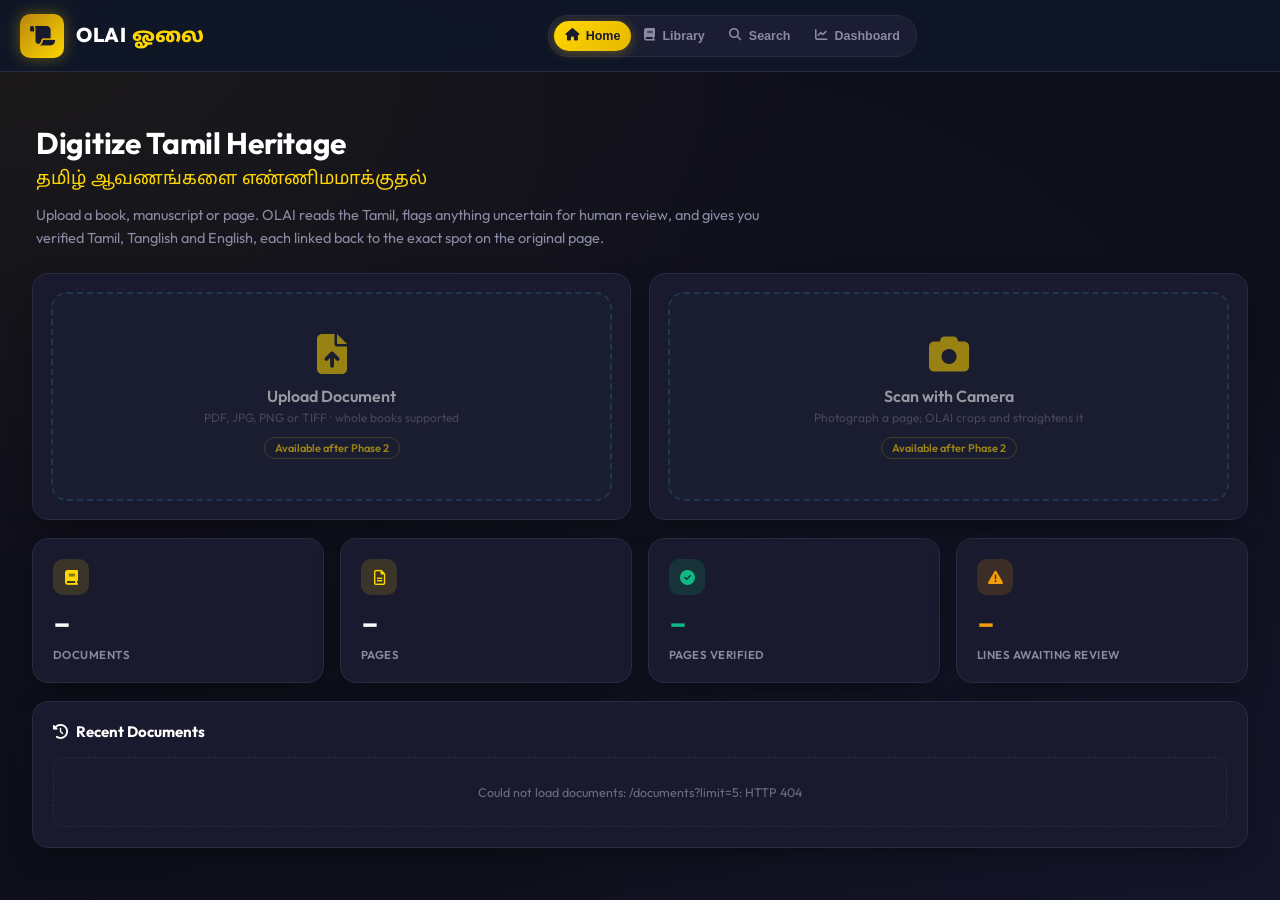
==== commit b39e822e: "Phase 1: clean slate - convert TRACE AI skeleton into OLAI - Remove legal-metrology modules, login/r" ====
--- a/frontend/index.html
+++ b/frontend/index.html
@@ -10,7 +10,7 @@
             try {
                 var p = location.pathname;
                 if (p !== "/" && p !== "/index.html") return;
-                if (/[?&]desktop=1/.test(location.search) || localStorage.getItem("traceForceDesktop") === "1") return;
+                if (/[?&]desktop=1/.test(location.search) || localStorage.getItem("olaiForceDesktop") === "1") return;
                 var coarse = window.matchMedia("(pointer: coarse)").matches;
                 var narrow = window.matchMedia("(max-width: 820px)").matches;
                 if (narrow || (coarse && ("ontouchstart" in window))) {
@@ -19,12 +19,12 @@
             } catch (e) { /* fall through to desktop UI */ }
         })();
     </script>
-    <title>TRACE AI &bull; Legal Metrology Officer Console</title>
-    <!-- Google Fonts -->
+    <title>OLAI &bull; Tamil Document Digitization</title>
+    <!-- Google Fonts (Noto Sans Tamil renders Tamil text correctly) -->
     <link rel="preconnect" href="https://fonts.googleapis.com">
     <link rel="preconnect" href="https://fonts.gstatic.com" crossorigin>
     <link
-        href="https://fonts.googleapis.com/css2?family=JetBrains+Mono:wght@400;500;600;700&family=Outfit:wght@300;400;500;600;700;800&display=swap"
+        href="https://fonts.googleapis.com/css2?family=JetBrains+Mono:wght@400;500;600;700&family=Noto+Sans+Tamil:wght@400;500;600;700&family=Outfit:wght@300;400;500;600;700;800&display=swap"
         rel="stylesheet">
     <!-- FontAwesome for icons -->
     <link rel="stylesheet" href="https://cdnjs.cloudflare.com/ajax/libs/font-awesome/6.5.1/css/all.min.css">
@@ -32,92 +32,15 @@
 </head>
 
 <body>
-    <!-- Auth Gate: blocks the app until a valid session exists. This is UX only --
-         the real security boundary is enforced server-side on every endpoint. -->
-    <div id="auth-gate" class="modal-backdrop" style="display: none; z-index: 2000;">
-        <div class="modal-card glass-card" style="max-width: 420px;">
-            <div class="modal-header">
-                <div class="modal-title"><i class="fa-solid fa-scale-balanced"></i> TRACE AI &bull; Officer Access</div>
-            </div>
-            <div class="modal-body">
-                <div class="auth-tabs">
-                    <button class="auth-tab active" id="auth-tab-register" onclick="switchAuthTab('register')">
-                        <i class="fa-solid fa-user-plus"></i> Register
-                    </button>
-                    <button class="auth-tab" id="auth-tab-login" onclick="switchAuthTab('login')">
-                        <i class="fa-solid fa-right-to-bracket"></i> Sign In
-                    </button>
-                </div>
-
-                <!-- Step 1: Registration (comes before login) -->
-                <div id="auth-panel-register" class="auth-panel active">
-                    <div class="auth-intro">
-                        Register once as a <strong>Legal Metrology Officer</strong>. Your jurisdiction is stored on your
-                        profile and filled in automatically from then on.
-                    </div>
-                    <div class="form-group">
-                        <label>Officer Name</label>
-                        <input type="text" id="reg-name" class="form-control" placeholder="e.g. Ananya Sharma" autocomplete="name">
-                    </div>
-                    <div class="form-group">
-                        <label>Officer ID</label>
-                        <input type="text" id="reg-officer-id" class="form-control" placeholder="e.g. LMO-014" autocomplete="username">
-                    </div>
-                    <div class="form-group">
-                        <label>Password</label>
-                        <input type="password" id="reg-password" class="form-control" placeholder="At least 8 characters" autocomplete="new-password">
-                    </div>
-                    <div class="form-group">
-                        <label>Jurisdiction</label>
-                        <input type="text" id="reg-jurisdiction" class="form-control" placeholder="e.g. Chennai District">
-                    </div>
-                    <div id="reg-error" class="auth-error"></div>
-                </div>
-
-                <!-- Step 2: Sign in (jurisdiction is never asked for again) -->
-                <div id="auth-panel-login" class="auth-panel">
-                    <div class="auth-intro">
-                        <strong>Officers</strong> conduct inspections and record findings.
-                        <strong>Controllers</strong> get oversight, rule control, and verdict overrides.
-                    </div>
-                    <div class="form-group">
-                        <label>Officer Name</label>
-                        <input type="text" id="auth-name" class="form-control" placeholder="e.g. Ananya Sharma" autocomplete="name">
-                    </div>
-                    <div class="form-group">
-                        <label>Officer ID</label>
-                        <input type="text" id="auth-email" class="form-control" placeholder="LMO-001" autocomplete="username">
-                    </div>
-                    <div class="form-group">
-                        <label>Password</label>
-                        <input type="password" id="auth-password" class="form-control" placeholder="&bull;&bull;&bull;&bull;&bull;&bull;&bull;&bull;" autocomplete="current-password">
-                    </div>
-                    <div id="auth-error" class="auth-error"></div>
-                    <div class="auth-hint">
-                        Demo &mdash; Officer: <code>Ananya Sharma</code> / <code>LMO-001</code> / <code>Inspector@123</code><br>
-                        Controller: <code>Priya Nair</code> / <code>CLM-001</code> / <code>Manager@123</code>
-                    </div>
-                </div>
-            </div>
-            <div class="modal-footer">
-                <button class="btn btn-primary" id="auth-submit-btn" style="width: 100%; justify-content: center;"
-                    onclick="submitAuth()">
-                    <i class="fa-solid fa-user-plus"></i> Create Officer Account
-                </button>
-            </div>
-        </div>
-    </div>
-
     <!-- Top Navigation Header -->
     <header class="app-header">
         <div class="header-left">
             <div class="emblem-container">
-                <i class="fa-solid fa-scale-balanced emblem-icon"></i>
+                <i class="fa-solid fa-scroll emblem-icon"></i>
             </div>
             <div class="brand-info">
-                <div class="brand-title">TRACE<span class="brand-accent"> AI</span></div>
-                <div class="brand-subtitle">Transparent Regulatory Assessment & Compliance Engine
-                </div>
+                <div class="brand-title">OLAI<span class="brand-accent tamil"> ஓலை</span></div>
+                <div class="brand-subtitle">AI-assisted Tamil digitization with human verification</div>
             </div>
         </div>
 
@@ -127,1135 +50,125 @@
         </button>
 
         <nav class="header-nav">
-            <button class="nav-btn" id="nav-officerdash-btn" onclick="switchView('officer-dashboard')" style="display: none;">
-                <i class="fa-solid fa-gauge-high"></i> Dashboard
+            <button class="nav-btn active" id="nav-home-btn" onclick="switchView('home')">
+                <i class="fa-solid fa-house"></i> Home
             </button>
-            <button class="nav-btn" id="nav-newinspection-btn" onclick="switchView('new-inspection')" style="display: none;">
-                <i class="fa-solid fa-clipboard-list"></i> New
+            <button class="nav-btn" id="nav-library-btn" onclick="switchView('library')">
+                <i class="fa-solid fa-book"></i> Library
             </button>
-            <button class="nav-btn" id="nav-activeinspections-btn" onclick="switchView('active-inspections')" style="display: none;">
-                <i class="fa-solid fa-folder-open"></i> Active
-            </button>
-            <button class="nav-btn active" id="nav-scanner-btn" onclick="switchView('scanner')">
-                <i class="fa-solid fa-barcode"></i> Scanner
-            </button>
-            <button class="nav-btn" id="nav-myscans-btn" onclick="switchView('myscans')" style="display: none;">
-                <i class="fa-solid fa-list-check"></i> History
-            </button>
-            <button class="nav-btn" id="nav-reports-btn" onclick="switchView('reports')" style="display: none;">
-                <i class="fa-solid fa-file-shield"></i> Reports
+            <button class="nav-btn" id="nav-search-btn" onclick="switchView('search')">
+                <i class="fa-solid fa-magnifying-glass"></i> Search
             </button>
             <button class="nav-btn" id="nav-dashboard-btn" onclick="switchView('dashboard')">
                 <i class="fa-solid fa-chart-line"></i> Dashboard
             </button>
-            <button class="nav-btn" id="nav-gallery-btn" onclick="switchView('gallery')">
-                <i class="fa-solid fa-boxes-stacked"></i> Gallery&nbsp;<span id="gallery-count">52</span>
-            </button>
-            <button class="nav-btn" id="nav-rules-btn" onclick="openRulesModal()">
-                <i class="fa-solid fa-gavel"></i> Rules
-            </button>
         </nav>
 
         <div class="header-right">
-            <div class="engine-badge">
-                <span class="status-dot online"></span>
-                <span class="engine-text">CLIP + EasyOCR Engine Online</span>
+            <div class="engine-badge" id="engine-badge" title="">
+                <span class="status-dot" id="engine-dot"></span>
+                <span class="engine-text" id="engine-text">Connecting&hellip;</span>
             </div>
-            <div class="officer-badge">
-                <i class="fa-solid fa-user-shield"></i>
-                <span id="user-badge-text">Not signed in</span>
-            </div>
-            <button class="btn btn-secondary btn-sm" id="logout-btn" onclick="logout()" style="display: none;">
-                <i class="fa-solid fa-right-from-bracket"></i>
-            </button>
         </div>
     </header>
 
     <!-- Main Container -->
     <main class="main-container">
 
-        <!-- ================= VIEW 1: AI SCANNER (DEFAULT) ================= -->
-        <section id="view-scanner" class="view-section active">
-            <!-- Shown only when this scan is being taken for a product inside an active
-                 inspection session (see scanSampleForProduct() in app.js); hidden for
-                 today's ordinary ad-hoc scan. -->
-            <div id="scan-context-banner" class="glass-card sample-context-banner" style="display: none;"></div>
+        <!-- ================= VIEW 1: HOME (DEFAULT) ================= -->
+        <section id="view-home" class="view-section active">
+            <div class="olai-hero">
+                <div class="olai-hero-title">Digitize Tamil Heritage</div>
+                <div class="olai-hero-sub tamil">தமிழ் ஆவணங்களை எண்ணிமமாக்குதல்</div>
+                <div class="olai-hero-desc">
+                    Upload a book, manuscript or page. OLAI reads the Tamil, flags anything uncertain for
+                    human review, and gives you verified Tamil, Tanglish and English, each linked back to
+                    the exact spot on the original page.
+                </div>
+            </div>
 
-            <!-- Top Input Control Bar -->
-            <div class="input-panel glass-card">
-                <div class="input-tabs">
-                    <button class="tab-btn active" onclick="switchInputMode('dataset')">
-                        <i class="fa-solid fa-images"></i> 1-Click Dataset Sample
-                    </button>
-                    <button class="tab-btn" onclick="switchInputMode('upload')">
-                        <i class="fa-solid fa-cloud-arrow-up"></i> Upload Single Image
-                    </button>
-                    <button class="tab-btn" onclick="switchInputMode('dual')">
-                        <i class="fa-solid fa-layer-group"></i> Dual-Panel (Front + Back)
-                    </button>
-                    <button class="tab-btn" onclick="switchInputMode('camera')">
-                        <i class="fa-solid fa-camera"></i> Live Device Camera
-                    </button>
-                </div>
-
-                <!-- Input Mode 1: Dataset Quick Carousel -->
-                <div id="mode-dataset" class="input-mode-content active">
-                    <div class="dataset-carousel-container">
-                        <div class="carousel-hint">
-                            <i class="fa-solid fa-hand-pointer"></i> Select any packaged commodity from the food dataset
-                            to inspect:
-                        </div>
-                        <div id="dataset-chips-container" class="dataset-chips">
-                            <!-- Populated dynamically via JS -->
-                            <div class="loader-inline"><i class="fa-solid fa-spinner fa-spin"></i> Loading 52 packaged
-                                products...</div>
-                        </div>
+            <div class="olai-input-grid">
+                <div class="glass-card olai-input-card">
+                    <div class="drop-zone is-disabled" title="Available in Phase 2">
+                        <i class="fa-solid fa-file-arrow-up drop-icon"></i>
+                        <div class="drop-title">Upload Document</div>
+                        <div class="drop-sub">PDF, JPG, PNG or TIFF &middot; whole books supported</div>
+                        <div class="olai-soon">Available after Phase 2</div>
                     </div>
                 </div>
-
-                <!-- Input Mode 2: File Upload Zone -->
-                <div id="mode-upload" class="input-mode-content">
-                    <div class="drop-zone" id="drop-zone" onclick="document.getElementById('file-input').click()">
-                        <i class="fa-solid fa-file-arrow-up drop-icon"></i>
-                        <div class="drop-title">Drag & Drop Product Image Here</div>
-                        <div class="drop-sub">Supports JPEG, JPG, PNG, and iPhone HEIC photos</div>
-                        <input type="file" id="file-input" accept="image/*,.heic" style="display: none;"
-                            onchange="handleFileUpload(event)">
-                    </div>
-                </div>
-
-                <!-- Input Mode 3: Dual-Panel Multi-Angle Inspection (Front + Back) -->
-                <div id="mode-dual" class="input-mode-content">
-                    <div class="dual-upload-grid">
-                        <div class="dual-drop-zone" id="dual-drop-front"
-                            onclick="document.getElementById('dual-file-front').click()">
-                            <span class="dual-panel-tag"><i class="fa-solid fa-file-lines"></i> Front Panel</span>
-                            <i class="fa-solid fa-image drop-icon"></i>
-                            <div class="drop-title" id="front-file-label">Select Front Display Panel</div>
-                            <div class="drop-sub" id="front-file-sub">Brand, Net Qty, Principal Visuals</div>
-                            <input type="file" id="dual-file-front" accept="image/*,.heic" style="display: none;"
-                                onchange="handleDualFileSelect('front', event)">
-                        </div>
-
-                        <div class="dual-drop-zone" id="dual-drop-back"
-                            onclick="document.getElementById('dual-file-back').click()">
-                            <span class="dual-panel-tag"><i class="fa-solid fa-barcode"></i> Back / Crimp Panel</span>
-                            <i class="fa-solid fa-receipt drop-icon"></i>
-                            <div class="drop-title" id="back-file-label">Select Back / Crimp Panel</div>
-                            <div class="drop-sub" id="back-file-sub">MRP, Dates, Address, Consumer Care</div>
-                            <input type="file" id="dual-file-back" accept="image/*,.heic" style="display: none;"
-                                onchange="handleDualFileSelect('back', event)">
-                        </div>
-                    </div>
-                    <div class="dual-action-bar">
-                        <button class="btn btn-emerald" id="btn-run-dual-scan" onclick="executeDualPanelScan()">
-                            <i class="fa-solid fa-layer-group"></i> Run Dual-Panel Compliance Inspection
-                        </button>
-                    </div>
-                </div>
-
-                <!-- Input Mode 4: Live Camera -->
-                <div id="mode-camera" class="input-mode-content">
-                    <div class="camera-wrapper">
-                        <video id="camera-feed" autoplay playsinline></video>
-                        <canvas id="camera-canvas" style="display: none;"></canvas>
-                        <div class="camera-controls">
-                            <button class="btn btn-primary" onclick="startCamera()"><i class="fa-solid fa-video"></i>
-                                Start Camera</button>
-                            <button class="btn btn-accent" onclick="captureCamera()"><i class="fa-solid fa-camera"></i>
-                                Capture & Inspect</button>
-                            <button class="btn btn-secondary" onclick="stopCamera()"><i class="fa-solid fa-stop"></i>
-                                Stop</button>
-                        </div>
+                <div class="glass-card olai-input-card">
+                    <div class="drop-zone is-disabled" title="Available in Phase 2">
+                        <i class="fa-solid fa-camera drop-icon"></i>
+                        <div class="drop-title">Scan with Camera</div>
+                        <div class="drop-sub">Photograph a page; OLAI crops and straightens it</div>
+                        <div class="olai-soon">Available after Phase 2</div>
                     </div>
                 </div>
             </div>
 
-            <!-- Processing Visualizer Overlay -->
-            <div id="processing-loader" class="processing-card glass-card" style="display: none;">
-                <div class="processing-spinner">
-                    <i class="fa-solid fa-circle-notch fa-spin"></i>
+            <div class="stat-grid" id="stat-grid">
+                <div class="glass-card stat-tile stat-gold">
+                    <div class="stat-tile-icon"><i class="fa-solid fa-book"></i></div>
+                    <div class="stat-tile-value" id="stat-documents">&ndash;</div>
+                    <div class="stat-tile-label">Documents</div>
                 </div>
-                <div class="processing-text-block">
-                    <div id="processing-step-title" class="processing-title">Executing AI Pipeline...</div>
-                    <div id="processing-step-desc" class="processing-desc">Preprocessing image & applying EXIF
-                        rotation...</div>
+                <div class="glass-card stat-tile stat-gold">
+                    <div class="stat-tile-icon"><i class="fa-regular fa-file-lines"></i></div>
+                    <div class="stat-tile-value" id="stat-pages">&ndash;</div>
+                    <div class="stat-tile-label">Pages</div>
                 </div>
-                <div class="pipeline-steps-bar">
-                    <div class="step-node active" id="pstep-1"><span>1</span> Preprocessing</div>
-                    <div class="step-node" id="pstep-2"><span>2</span> CLIP Visual AI</div>
-                    <div class="step-node" id="pstep-3"><span>3</span> Vector Similarity</div>
-                    <div class="step-node" id="pstep-4"><span>4</span> EasyOCR Detection</div>
-                    <div class="step-node" id="pstep-5"><span>5</span> Legal Metrology Rules</div>
+                <div class="glass-card stat-tile stat-green">
+                    <div class="stat-tile-icon"><i class="fa-solid fa-circle-check"></i></div>
+                    <div class="stat-tile-value" id="stat-verified">&ndash;</div>
+                    <div class="stat-tile-label">Pages Verified</div>
+                </div>
+                <div class="glass-card stat-tile stat-amber">
+                    <div class="stat-tile-icon"><i class="fa-solid fa-triangle-exclamation"></i></div>
+                    <div class="stat-tile-value" id="stat-review">&ndash;</div>
+                    <div class="stat-tile-label">Lines Awaiting Review</div>
                 </div>
             </div>
 
+            <div class="glass-card" style="padding: 20px;">
+                <div class="card-header">
+                    <div class="card-title"><i class="fa-solid fa-clock-rotate-left"></i> Recent Documents</div>
+                </div>
+                <div id="recent-documents"></div>
+            </div>
         </section>
 
-        <!-- ================= VIEW: INSPECTION DETAIL (both roles; not in the nav bar --
-             reached after a scan, or by clicking a row in My Scans / the manager
-             Dashboard history table) ================= -->
-        <section id="view-detail" class="view-section">
-            <button class="btn btn-secondary btn-sm" style="margin-bottom: 16px;" onclick="goBackFromDetail()">
-                <i class="fa-solid fa-arrow-left"></i> Back
-            </button>
+        <!-- ================= VIEW 2: LIBRARY ================= -->
+        <section id="view-library" class="view-section">
+            <div class="glass-card" style="padding: 20px;">
+                <div class="card-header">
+                    <div class="card-title"><i class="fa-solid fa-book"></i> Library</div>
+                </div>
+                <div id="library-documents"></div>
+            </div>
+        </section>
 
-            <!-- Shown only when this sample was just scanned inside an inspection-session
-                 product (see renderInspectionResults() in app.js); hidden for an ordinary
-                 ad-hoc scan or a historical record opened from any list. -->
-            <div id="sample-context-banner" class="glass-card sample-context-banner" style="display: none;"></div>
+        <!-- ================= VIEW 3: SEARCH ================= -->
+        <section id="view-search" class="view-section">
+            <div class="glass-card empty-state-card">
+                <i class="fa-solid fa-magnifying-glass"></i>
+                <div class="card-title" style="justify-content: center;">Search</div>
+                <div class="drop-sub">Search verified Tamil, Tanglish and English, then jump to the source region.
+                    Available after Phase 8.</div>
+            </div>
+        </section>
 
-            <!-- Inspection Results Grid (Rendered when inspection data is ready) -->
-            <div id="inspection-results" class="results-layout" style="display: none;">
-
-                <!-- Left Column: Visual Evidence Canvas & Detections -->
-                <div class="results-left">
-                    <div class="glass-card evidence-card">
-                        <div class="card-header">
-                            <div class="card-title">
-                                <i class="fa-solid fa-eye"></i> Visual Evidence & Label Regions
-                            </div>
-                            <div class="box-filters" id="box-filter-toggles">
-                                <button class="filter-pill active" onclick="filterBBoxes('all')">All</button>
-                                <button class="filter-pill" onclick="filterBBoxes('mrp')">MRP</button>
-                                <button class="filter-pill" onclick="filterBBoxes('net_quantity')">Net Qty</button>
-                                <button class="filter-pill" onclick="filterBBoxes('manufacturer')">Manufacturer</button>
-                                <button class="filter-pill" onclick="filterBBoxes('date')">Dates</button>
-                                <button class="filter-pill" onclick="filterBBoxes('consumer_care')">Care</button>
-                            </div>
-                        </div>
-
-                        <!-- Dual Panel Switcher Toolbar (Visible when dual-panel scan executed) -->
-                        <div id="panel-toggle-toolbar" class="panel-toggle-toolbar" style="display: none;">
-                            <button class="panel-pill active" id="pill-panel-front"
-                                onclick="switchVisualPanel('front')">
-                                <i class="fa-solid fa-file-image"></i> Front Panel (<span id="front-box-count">0</span>)
-                            </button>
-                            <button class="panel-pill" id="pill-panel-back" onclick="switchVisualPanel('back')">
-                                <i class="fa-solid fa-copy"></i> Back Panel (<span id="back-box-count">0</span>)
-                            </button>
-                            <span class="dual-badge"><i class="fa-solid fa-circle-check"></i> Dual-Panel
-                                Synchronized</span>
-                        </div>
-
-                        <div class="canvas-container" id="canvas-container">
-                            <canvas id="evidence-canvas"></canvas>
-                            <div id="canvas-tooltip" class="canvas-tooltip"></div>
-                        </div>
-
-                        <div class="canvas-legend">
-                            <span class="legend-item"><span class="legend-box tag-mrp"></span> MRP</span>
-                            <span class="legend-item"><span class="legend-box tag-qty"></span> Net Qty</span>
-                            <span class="legend-item"><span class="legend-box tag-mfg"></span> Manufacturer</span>
-                            <span class="legend-item"><span class="legend-box tag-date"></span> Dates</span>
-                            <span class="legend-item"><span class="legend-box tag-care"></span> Consumer Care</span>
-                            <span class="legend-item"><span class="legend-box tag-gen"></span> General Text</span>
-                        </div>
-                    </div>
-
-                    <!-- Quality & Readability Assessment under Rule 7 -->
-                    <div class="glass-card readability-card">
-                        <div class="card-header">
-                            <div class="card-title">
-                                <i class="fa-solid fa-magnifying-glass-chart"></i> Legibility & Rule 7 Readability Audit
-                            </div>
-                            <span id="readability-badge" class="badge">Checking</span>
-                        </div>
-                        <div class="metrics-grid">
-                            <div class="metric-box">
-                                <div class="metric-label">Sharpness (Laplacian)</div>
-                                <div class="metric-value" id="blur-score">--</div>
-                            </div>
-                            <div class="metric-box">
-                                <div class="metric-label">RMS Contrast</div>
-                                <div class="metric-value" id="contrast-score">--</div>
-                            </div>
-                            <div class="metric-box">
-                                <div class="metric-label">Avg Box Height</div>
-                                <div class="metric-value" id="font-height">--</div>
-                            </div>
-                            <div class="metric-box">
-                                <div class="metric-label">Text Area Coverage</div>
-                                <div class="metric-value" id="text-coverage">--</div>
-                            </div>
-                        </div>
-                        <div id="readability-warnings" class="readability-warnings"></div>
-                    </div>
-
-                    <!-- CLIP Vector Similarity Matches -->
-                    <div class="glass-card similarity-card">
-                        <div class="card-header">
-                            <div class="card-title">
-                                <i class="fa-solid fa-vector-square"></i> CLIP Visual Vector Matches (Top-3 Similar
-                                Packaging)
-                            </div>
-                        </div>
-                        <div class="similar-products-grid" id="similar-products-container">
-                            <!-- Populated via JS -->
-                        </div>
-                    </div>
-                </div>
-
-                <!-- Right Column: Compliance Decision, Extracted Fields & Rules -->
-                <div class="results-right">
-
-                    <!-- Overall Status Banner -->
-                    <div id="compliance-banner" class="compliance-banner glass-card">
-                        <div class="banner-top">
-                            <div class="banner-status-badge" id="banner-status-tag">COMPLIANT</div>
-                            <div class="banner-confidence">
-                                <span class="conf-label">System Confidence:</span>
-                                <span class="conf-val" id="banner-conf-val">94%</span>
-                            </div>
-                        </div>
-                        <div class="banner-summary" id="banner-summary-text">
-                            All statutory declarations verified under Legal Metrology Rules, 2011.
-                        </div>
-                        <div class="banner-actions">
-                            <button class="btn btn-emerald" onclick="downloadReport()">
-                                <i class="fa-solid fa-file-lines"></i> Certificate (HTML)
-                            </button>
-                            <button class="btn btn-secondary" onclick="exportReport('pdf')">
-                                <i class="fa-solid fa-file-pdf"></i> PDF
-                            </button>
-                            <button class="btn btn-secondary" onclick="exportReport('docx')">
-                                <i class="fa-solid fa-file-word"></i> Word (Editable)
-                            </button>
-                            <button class="btn btn-secondary" onclick="exportReport('json')">
-                                <i class="fa-solid fa-file-code"></i> JSON
-                            </button>
-                            <button class="btn btn-secondary" onclick="exportReport('csv')">
-                                <i class="fa-solid fa-file-csv"></i> CSV
-                            </button>
-                            <button class="btn btn-amber" id="btn-record-decision" onclick="openReviewModal()">
-                                <i class="fa-solid fa-user-pen"></i> Record Decision
-                            </button>
-                            <button class="btn btn-amber" id="btn-override-verdict" onclick="openOverrideModal()" style="display: none;">
-                                <i class="fa-solid fa-gavel"></i> Override Verdict
-                            </button>
-                        </div>
-                    </div>
-
-                    <!-- Statutory Violations Alert Box -->
-                    <div id="violations-container" class="violations-alert-box glass-card" style="display: none;">
-                        <div class="alert-title"><i class="fa-solid fa-triangle-exclamation"></i> Statutory Violations
-                            Detected</div>
-                        <ul id="violations-list" class="violations-list"></ul>
-                    </div>
-
-                    <!-- Mandatory Declarations Key-Value Breakdown -->
-                    <div class="glass-card declarations-card">
-                        <div class="card-header">
-                            <div class="card-title">
-                                <i class="fa-solid fa-list-check"></i> Extracted Mandatory Declarations
-                            </div>
-                            <div class="clip-category-pill" id="clip-category-badge">Category: Food</div>
-                        </div>
-
-                        <div class="declarations-grid">
-                            <!-- Product Name -->
-                            <div class="decl-row">
-                                <div class="decl-field"><i class="fa-solid fa-tag"></i> Generic Product Name</div>
-                                <div class="decl-value" id="field-product-name">--</div>
-                                <div class="decl-status" id="status-product-name"><i
-                                        class="fa-solid fa-circle-question"></i></div>
-                            </div>
-                            <!-- Brand -->
-                            <div class="decl-row">
-                                <div class="decl-field"><i class="fa-solid fa-certificate"></i> Brand</div>
-                                <div class="decl-value" id="field-brand">--</div>
-                                <div class="decl-status" id="status-brand"><i class="fa-solid fa-circle-question"></i>
-                                </div>
-                            </div>
-                            <!-- Net Quantity -->
-                            <div class="decl-row">
-                                <div class="decl-field"><i class="fa-solid fa-weight-scale"></i> Net Quantity</div>
-                                <div class="decl-value" id="field-net-quantity">--</div>
-                                <div class="decl-status" id="status-net-quantity"><i
-                                        class="fa-solid fa-circle-question"></i></div>
-                            </div>
-                            <!-- MRP -->
-                            <div class="decl-row">
-                                <div class="decl-field"><i class="fa-solid fa-indian-rupee-sign"></i> Maximum Retail
-                                    Price (MRP)</div>
-                                <div class="decl-value" id="field-mrp">--</div>
-                                <div class="decl-status" id="status-mrp"><i class="fa-solid fa-circle-question"></i>
-                                </div>
-                            </div>
-                            <!-- Statutory Unit Sale Price (USP) Rule 6(10) -->
-                            <div class="decl-row">
-                                <div class="decl-field"><i class="fa-solid fa-calculator"></i> Unit Sale Price [Rule
-                                    6(10)]</div>
-                                <div class="decl-value" id="field-usp">--</div>
-                                <div class="decl-status" id="status-usp"><i class="fa-solid fa-circle-question"></i>
-                                </div>
-                            </div>
-                            <!-- Dates -->
-                            <div class="decl-row">
-                                <div class="decl-field"><i class="fa-solid fa-calendar-days"></i> Mfg / Packing Date
-                                </div>
-                                <div class="decl-value" id="field-mfg-date">--</div>
-                                <div class="decl-status" id="status-mfg-date"><i
-                                        class="fa-solid fa-circle-question"></i></div>
-                            </div>
-                            <!-- Best Before -->
-                            <div class="decl-row">
-                                <div class="decl-field"><i class="fa-solid fa-clock-rotate-left"></i> Best Before /
-                                    Expiry</div>
-                                <div class="decl-value" id="field-best-before">--</div>
-                                <div class="decl-status" id="status-best-before"><i
-                                        class="fa-solid fa-circle-question"></i></div>
-                            </div>
-                            <!-- Manufacturer -->
-                            <div class="decl-row">
-                                <div class="decl-field"><i class="fa-solid fa-industry"></i> Manufacturer & Address
-                                </div>
-                                <div class="decl-value" id="field-manufacturer">--</div>
-                                <div class="decl-status" id="status-manufacturer"><i
-                                        class="fa-solid fa-circle-question"></i></div>
-                            </div>
-                            <!-- Consumer Care -->
-                            <div class="decl-row">
-                                <div class="decl-field"><i class="fa-solid fa-headset"></i> Consumer Care Details</div>
-                                <div class="decl-value" id="field-consumer-care">--</div>
-                                <div class="decl-status" id="status-consumer-care"><i
-                                        class="fa-solid fa-circle-question"></i></div>
-                            </div>
-                            <!-- FSSAI -->
-                            <div class="decl-row">
-                                <div class="decl-field"><i class="fa-solid fa-shield-halved"></i> FSSAI Lic. Number
-                                </div>
-                                <div class="decl-value" id="field-fssai">--</div>
-                                <div class="decl-status" id="status-fssai"><i class="fa-solid fa-circle-question"></i>
-                                </div>
-                            </div>
-                            <!-- Country of Origin -->
-                            <div class="decl-row">
-                                <div class="decl-field"><i class="fa-solid fa-earth-asia"></i> Country of Origin</div>
-                                <div class="decl-value" id="field-origin">--</div>
-                                <div class="decl-status" id="status-origin"><i class="fa-solid fa-circle-question"></i>
-                                </div>
-                            </div>
-                        </div>
-                    </div>
-
-                    <!-- Statutory Rule Validation Table -->
-                    <div class="glass-card rules-card">
-                        <div class="card-header">
-                            <div class="card-title">
-                                <i class="fa-solid fa-gavel"></i> Statutory Legal Metrology Audit (Rules 2011)
-                            </div>
-                        </div>
-                        <div class="rules-table-wrapper">
-                            <table class="rules-table">
-                                <thead>
-                                    <tr>
-                                        <th>Rule ID</th>
-                                        <th>Mandate</th>
-                                        <th>Status</th>
-                                        <th>Statutory Findings</th>
-                                    </tr>
-                                </thead>
-                                <tbody id="rules-table-body">
-                                    <!-- Populated via JS -->
-                                </tbody>
-                            </table>
-                        </div>
-                    </div>
-
+        <!-- ================= VIEW 4: DASHBOARD ================= -->
+        <section id="view-dashboard" class="view-section">
+            <div class="glass-card empty-state-card">
+                <i class="fa-solid fa-chart-line"></i>
+                <div class="card-title" style="justify-content: center;">Dashboard</div>
+                <div class="drop-sub">Processing speed, confidence and review progress. Available after Phase 10.
                 </div>
             </div>
         </section>
-
-        <!-- ================= VIEW: MY SCANS (Inspector-only own-scan history) ================= -->
-        <section id="view-myscans" class="view-section">
-            <div class="dash-head">
-                <div>
-                    <h2 class="dash-title">Inspection History</h2>
-                    <div class="dash-sub">Browse by inspection session, then drill into the products inspected in each
-                        one &mdash; officers only see their own records, by design.</div>
-                </div>
-                <button class="btn btn-secondary btn-sm" onclick="loadHistory2()"><i
-                        class="fa-solid fa-rotate-right"></i> Refresh</button>
-            </div>
-
-            <!-- Level 1: session-wise history (default). "All Scans" keeps the flat
-                 per-sample list reachable, including ad-hoc scans not tied to a session. -->
-            <div class="box-filters" style="margin-bottom: 16px;">
-                <button class="filter-pill active" id="histmode-sessions" onclick="switchHistoryMode('sessions')">
-                    <i class="fa-solid fa-folder-tree"></i> By Session
-                </button>
-                <button class="filter-pill" id="histmode-scans" onclick="switchHistoryMode('scans')">
-                    <i class="fa-solid fa-list-check"></i> All Scans
-                </button>
-            </div>
-
-            <div id="history-sessions-pane" class="glass-card history-card">
-                <div class="card-header">
-                    <div class="card-title"><i class="fa-solid fa-folder-tree"></i> Inspection Sessions</div>
-                    <div class="history-filters">
-                        <select id="history-session-status" onchange="loadSessionHistory()">
-                            <option value="">All sessions</option>
-                            <option value="ACTIVE">In progress</option>
-                            <option value="CLOSED">Closed</option>
-                        </select>
-                    </div>
-                </div>
-                <div class="history-table-wrapper">
-                    <table class="history-table">
-                        <thead>
-                            <tr>
-                                <th>Inspection ID</th>
-                                <th>Started</th>
-                                <th>Location</th>
-                                <th>Type</th>
-                                <th>Products</th>
-                                <th>Compliant</th>
-                                <th>Non-Compliant</th>
-                                <th>Status</th>
-                            </tr>
-                        </thead>
-                        <tbody id="history-sessions-body">
-                            <tr><td colspan="8" style="text-align:center;color:#6b7280;padding:24px;">Loading&hellip;</td></tr>
-                        </tbody>
-                    </table>
-                </div>
-            </div>
-
-            <div id="history-scans-pane" class="glass-card history-card" style="display: none;">
-                <div class="card-header">
-                    <div class="card-title"><i class="fa-solid fa-clock-rotate-left"></i> My Inspection History</div>
-                    <div class="history-filters">
-                        <div class="history-search">
-                            <i class="fa-solid fa-magnifying-glass"></i>
-                            <input type="text" id="myscans-search-input"
-                                placeholder="Search ID, product, brand..." oninput="applyMyScansFilter()">
-                        </div>
-                        <select id="myscans-status-filter" onchange="applyMyScansFilter()">
-                            <option value="">All statuses</option>
-                            <option value="COMPLIANT">Compliant</option>
-                            <option value="REVIEW_REQUIRED">Review Required</option>
-                            <option value="NON_COMPLIANT">Non-Compliant</option>
-                        </select>
-                    </div>
-                </div>
-                <div class="history-table-wrapper">
-                    <table class="history-table">
-                        <thead>
-                            <tr>
-                                <th>Inspection ID</th>
-                                <th>Timestamp</th>
-                                <th>Product / Image</th>
-                                <th>Category</th>
-                                <th>Compliance Status</th>
-                                <th>Confidence</th>
-                                <th>Violations</th>
-                                <th>Reports</th>
-                            </tr>
-                        </thead>
-                        <tbody id="myscans-table-body">
-                            <tr>
-                                <td colspan="8" style="text-align: center; color: #6b7280; padding: 24px;">No scans
-                                    yet &mdash; use the AI Scanner tab.</td>
-                            </tr>
-                        </tbody>
-                    </table>
-                </div>
-            </div>
-        </section>
-
-        <!-- ================= VIEW 2: DASHBOARD ================= -->
-        <section id="view-dashboard" class="view-section">
-
-            <div class="dash-head">
-                <div>
-                    <h2 class="dash-title">Compliance Overview</h2>
-                    <div class="dash-sub">Legal Metrology (Packaged Commodities) Rules, 2011 &middot; Enforcement
-                        dashboard</div>
-                </div>
-                <button class="btn btn-secondary btn-sm" onclick="loadDashboard()"><i
-                        class="fa-solid fa-rotate-right"></i> Refresh</button>
-            </div>
-
-            <div class="bento">
-
-                <!-- Hero: Compliance rate + gauge -->
-                <div class="bento-card hero">
-                    <div class="bento-label">Compliance rate</div>
-                    <div class="bento-headline" id="bento-compliance-rate">--%</div>
-                    <div class="bento-trend" id="bento-compliance-trend">&nbsp;</div>
-                    <div class="bento-body center" id="bento-compliance-gauge"></div>
-                </div>
-
-                <!-- Total inspections + sparkline -->
-                <div class="bento-card">
-                    <div class="bento-label">Total inspections</div>
-                    <div class="bento-headline" id="bento-total">--</div>
-                    <div class="bento-trend" id="bento-total-trend">&nbsp;</div>
-                    <div class="bento-body" id="bento-total-spark"></div>
-                </div>
-
-                <!-- Pending review donut -->
-                <div class="bento-card">
-                    <div class="bento-label">Pending review</div>
-                    <div class="bento-headline" id="bento-review">--</div>
-                    <div class="bento-trend muted-trend">Manual verification queue</div>
-                    <div class="bento-body center" id="bento-review-donut"></div>
-                </div>
-
-                <!-- Extraction confidence + area -->
-                <div class="bento-card">
-                    <div class="bento-label">Avg AI confidence</div>
-                    <div class="bento-headline" id="bento-confidence">--%</div>
-                    <div class="bento-trend muted-trend">Across all pipeline runs</div>
-                    <div class="bento-body center" id="bento-confidence-spark"></div>
-                </div>
-
-                <!-- Category distribution -->
-                <div class="bento-card">
-                    <div class="bento-label">Category distribution</div>
-                    <div class="bento-segs" id="bento-categories" style="margin-top: 14px;"></div>
-                </div>
-
-                <!-- Recent inspections (tall) -->
-                <div class="bento-card tall">
-                    <div class="bento-label">Recent inspections</div>
-                    <div class="bento-timeline" id="bento-timeline" style="margin-top: 10px;"></div>
-                </div>
-
-                <!-- Flagged violations -->
-                <div class="bento-card">
-                    <div class="row">
-                        <div class="bento-label">Flagged violations</div>
-                        <div class="mini-chip">&#9888;</div>
-                    </div>
-                    <div class="bento-list" id="bento-violations" style="margin-top: 10px;"></div>
-                </div>
-
-                <!-- Inspection calendar -->
-                <div class="bento-card">
-                    <div class="bento-label">Activity &mdash; last 14 days</div>
-                    <div class="cal-grid" id="bento-calendar"></div>
-                </div>
-
-                <!-- Hold rate -->
-                <div class="bento-card">
-                    <div class="bento-label">Hold rate</div>
-                    <div class="bento-headline sm" id="bento-hold">--%</div>
-                    <div class="bento-body center" id="bento-hold-spark"></div>
-                </div>
-
-                <!-- Field-level detection (tall) -->
-                <div class="bento-card tall">
-                    <div class="bento-label">Field detection rate</div>
-                    <div class="bento-fields" id="bento-fields" style="margin-top: 10px;"></div>
-                </div>
-
-                <!-- This week -->
-                <div class="bento-card">
-                    <div class="bento-label">This week</div>
-                    <div class="bento-headline sm" id="bento-week-scans">--</div>
-                    <div class="bento-trend muted-trend">scans in the last 7 days</div>
-                    <div class="bento-body" id="bento-week-meter"></div>
-                </div>
-
-                <!-- Most common violation -->
-                <div class="bento-card">
-                    <div class="bento-label">Most common violation</div>
-                    <div class="bento-topviol" id="bento-topviol" style="margin-top: 12px;"></div>
-                </div>
-
-                <!-- Violations logged stat -->
-                <div class="bento-card">
-                    <div class="bento-label">Violations logged</div>
-                    <div class="bento-headline sm" id="bento-violation-total">--</div>
-                    <div class="bento-trend muted-trend">Statutory failures recorded</div>
-                    <div class="bento-body" id="bento-verdict-split"></div>
-                </div>
-
-                <!-- Violations by type (wide) -->
-                <div class="bento-card wide">
-                    <div class="bento-label">Violations by type</div>
-                    <div class="bento-bars" id="bento-violation-bars" style="margin-top: 14px;"></div>
-                </div>
-
-            </div>
-
-            <!-- Recent Inspections History Table -->
-            <div class="glass-card history-card">
-                <div class="card-header">
-                    <div class="card-title"><i class="fa-solid fa-clock-rotate-left"></i> Recent Statutory Inspections
-                    </div>
-                    <div class="history-filters">
-                        <div class="history-search">
-                            <i class="fa-solid fa-magnifying-glass"></i>
-                            <input type="text" id="history-search-input"
-                                placeholder="Search ID, product, brand, manufacturer..." oninput="applyHistoryFilter()">
-                        </div>
-                        <select id="history-status-filter" onchange="applyHistoryFilter()">
-                            <option value="">All statuses</option>
-                            <option value="COMPLIANT">Compliant</option>
-                            <option value="REVIEW_REQUIRED">Review Required</option>
-                            <option value="NON_COMPLIANT">Non-Compliant</option>
-                        </select>
-                        <select id="history-inspector-filter" onchange="applyHistoryFilter()" title="Controller-only: filter by officer">
-                            <option value="">All officers</option>
-                        </select>
-                        <button class="btn btn-secondary btn-sm" onclick="loadDashboard()"><i
-                                class="fa-solid fa-rotate-right"></i> Refresh</button>
-                    </div>
-                </div>
-                <div class="history-table-wrapper">
-                    <table class="history-table">
-                        <thead>
-                            <tr>
-                                <th>Inspection ID</th>
-                                <th>Timestamp</th>
-                                <th>Product / Image</th>
-                                <th>Category</th>
-                                <th>Compliance Status</th>
-                                <th>Confidence</th>
-                                <th>Violations</th>
-                                <th>Reports</th>
-                            </tr>
-                        </thead>
-                        <tbody id="history-table-body">
-                            <tr>
-                                <td colspan="8" style="text-align: center; color: #6b7280; padding: 24px;">No
-                                    inspections recorded yet. Start scanning above!</td>
-                            </tr>
-                        </tbody>
-                    </table>
-                </div>
-            </div>
-        </section>
-
-        <!-- ================= VIEW 3: DATASET GALLERY ================= -->
-        <section id="view-gallery" class="view-section">
-            <div class="gallery-header glass-card">
-                <div>
-                    <h2 style="margin: 0; font-size: 18px;">Packaged Commodity Dataset Repository</h2>
-                    <div style="font-size: 13px; color: #94a3b8; margin-top: 4px;">Pre-indexed catalog of 52 packaged
-                        products across Food, Beverages, Personal Care & Commodities. Click any item for instant AI
-                        inspection.</div>
-                </div>
-                <div class="gallery-search">
-                    <i class="fa-solid fa-magnifying-glass"></i>
-                    <input type="text" id="gallery-search-input" placeholder="Filter by product name, category..."
-                        oninput="filterGallery()">
-                </div>
-            </div>
-
-            <div class="gallery-grid" id="gallery-grid-container">
-                <!-- Populated dynamically via JS -->
-            </div>
-        </section>
-
-        <!-- ================= VIEW: OFFICER DASHBOARD (inspector-only) ================= -->
-        <section id="view-officer-dashboard" class="view-section">
-            <div class="dash-head">
-                <div>
-                    <h2 class="dash-title">Officer Dashboard</h2>
-                    <div class="dash-sub">Your inspection activity at a glance.</div>
-                </div>
-                <button class="btn btn-primary" onclick="switchView('new-inspection')">
-                    <i class="fa-solid fa-plus"></i> Start New Inspection
-                </button>
-            </div>
-
-            <div class="glass-card officer-card">
-                <div class="officer-hero">
-                    <div class="officer-avatar"><i class="fa-solid fa-user-shield"></i></div>
-                    <div class="officer-identity">
-                        <div class="officer-name" id="officer-name-display">--</div>
-                        <div class="officer-role" id="officer-role-display">Legal Metrology Officer</div>
-                    </div>
-                    <div class="officer-chips">
-                        <span class="info-chip chip-muted">
-                            <i class="fa-solid fa-id-badge"></i> Officer ID <strong id="officer-id-display">--</strong>
-                        </span>
-                        <span class="info-chip">
-                            <i class="fa-solid fa-location-dot"></i> Jurisdiction
-                            <strong id="officer-jurisdiction-display">--</strong>
-                        </span>
-                    </div>
-                </div>
-                <div id="jurisdiction-setup-row" class="jurisdiction-setup" style="display: none;">
-                    <div class="jurisdiction-setup-hint">
-                        <i class="fa-solid fa-circle-exclamation"></i>
-                        Set your jurisdiction once &mdash; it is auto-populated on every inspection from then on.
-                    </div>
-                    <div class="jurisdiction-input-row">
-                        <input type="text" id="jurisdiction-input" class="form-control" placeholder="e.g. Bengaluru Urban District">
-                        <button class="btn btn-primary" onclick="submitJurisdiction()">
-                            <i class="fa-solid fa-check"></i> Save
-                        </button>
-                    </div>
-                </div>
-            </div>
-
-            <div class="stat-grid">
-                <div class="glass-card stat-tile stat-gold">
-                    <div class="stat-tile-icon"><i class="fa-solid fa-folder-open"></i></div>
-                    <div class="stat-tile-value" id="officer-metric-active">--</div>
-                    <div class="stat-tile-label">Active Inspections</div>
-                </div>
-                <div class="glass-card stat-tile stat-green">
-                    <div class="stat-tile-icon"><i class="fa-solid fa-circle-check"></i></div>
-                    <div class="stat-tile-value" id="officer-metric-completed">--</div>
-                    <div class="stat-tile-label">Completed Inspections</div>
-                </div>
-                <div class="glass-card stat-tile stat-amber">
-                    <div class="stat-tile-icon"><i class="fa-solid fa-hourglass-half"></i></div>
-                    <div class="stat-tile-value" id="officer-metric-pending">--</div>
-                    <div class="stat-tile-label">Pending Reviews</div>
-                </div>
-                <div class="glass-card stat-tile stat-red">
-                    <div class="stat-tile-icon"><i class="fa-solid fa-triangle-exclamation"></i></div>
-                    <div class="stat-tile-value" id="officer-metric-noncompliant">--</div>
-                    <div class="stat-tile-label">Non-Compliance Findings</div>
-                </div>
-            </div>
-
-            <div class="glass-card officer-card">
-                <div class="card-header">
-                    <div class="card-title"><i class="fa-solid fa-folder-open"></i> Open Inspections</div>
-                    <button class="btn btn-secondary btn-sm" onclick="switchView('active-inspections')">
-                        View all
-                    </button>
-                </div>
-                <div id="officer-open-sessions">
-                    <div class="empty-note"><i class="fa-solid fa-clipboard-list"></i> Loading&hellip;</div>
-                </div>
-            </div>
-        </section>
-
-        <!-- ================= VIEW: NEW INSPECTION (inspector-only) ================= -->
-        <section id="view-new-inspection" class="view-section">
-            <div class="dash-head">
-                <div>
-                    <h2 class="dash-title">New Inspection</h2>
-                    <div class="dash-sub">Officer identity, jurisdiction, and inspection ID are captured automatically.</div>
-                </div>
-            </div>
-            <div class="glass-card officer-card form-card">
-                <div class="officer-banner">
-                    <div class="officer-banner-avatar"><i class="fa-solid fa-user-shield"></i></div>
-                    <div class="officer-banner-body">
-                        <div class="officer-banner-label">Inspecting Officer</div>
-                        <div class="officer-banner-name" id="ni-officer">--</div>
-                        <div class="officer-banner-meta">
-                            <span class="info-chip"><i class="fa-solid fa-id-badge"></i> <strong id="ni-officer-id">--</strong></span>
-                            <span class="info-chip"><i class="fa-solid fa-location-dot"></i> <strong id="ni-jurisdiction">--</strong></span>
-                            <span class="info-chip chip-muted"><i class="fa-solid fa-clock"></i> <strong id="ni-datetime">--</strong></span>
-                        </div>
-                    </div>
-                </div>
-
-                <div class="form-row">
-                    <div class="form-group">
-                        <label>Inspection Location</label>
-                        <input type="text" id="ni-location" class="form-control" placeholder="e.g. ABC Mart, MG Road">
-                    </div>
-                    <div class="form-group">
-                        <label>Inspection Type</label>
-                        <select id="ni-inspection-type" class="form-control">
-                            <option value="Routine">Routine</option>
-                            <option value="Special">Special</option>
-                            <option value="Complaint-based">Complaint-based</option>
-                            <option value="Enforcement">Enforcement</option>
-                        </select>
-                    </div>
-                </div>
-                <div class="form-group">
-                    <label>Notes (optional)</label>
-                    <textarea id="ni-notes" class="form-control" rows="3" placeholder="Any additional context for this inspection..."></textarea>
-                </div>
-                <div id="ni-error" style="display: none; color: var(--status-fail); font-size: 12.5px; margin-bottom: 10px;"></div>
-                <div class="form-actions">
-                    <button class="btn btn-primary" onclick="startNewInspection()">
-                        <i class="fa-solid fa-play"></i> Start Inspection
-                    </button>
-                    <button class="btn btn-secondary" onclick="switchView('officer-dashboard')">Cancel</button>
-                </div>
-            </div>
-        </section>
-
-        <!-- ================= VIEW: ACTIVE INSPECTIONS (inspector-only) ================= -->
-        <section id="view-active-inspections" class="view-section">
-            <div class="dash-head">
-                <div>
-                    <h2 class="dash-title">Active Inspections</h2>
-                    <div class="dash-sub">Inspections you have started but not yet closed.</div>
-                </div>
-                <button class="btn btn-secondary btn-sm" onclick="loadActiveInspections()">
-                    <i class="fa-solid fa-rotate-right"></i> Refresh
-                </button>
-            </div>
-            <div class="glass-card history-card">
-                <div class="card-header">
-                    <div class="card-title"><i class="fa-solid fa-folder-open"></i> In Progress</div>
-                </div>
-                <div class="history-table-wrapper">
-                    <table class="history-table">
-                        <thead>
-                            <tr>
-                                <th>Inspection ID</th>
-                                <th>Started</th>
-                                <th>Location</th>
-                                <th>Type</th>
-                                <th>Products</th>
-                                <th>Status</th>
-                            </tr>
-                        </thead>
-                        <tbody id="active-inspections-table-body">
-                            <tr><td colspan="6" style="text-align: center; color: #6b7280; padding: 24px;">No active inspections &mdash; start one from the Dashboard.</td></tr>
-                        </tbody>
-                    </table>
-                </div>
-            </div>
-        </section>
-
-        <!-- ================= VIEW: REPORTS (inspector-only; lists all inspections, open one for its report links) ================= -->
-        <section id="view-reports" class="view-section">
-            <div class="dash-head">
-                <div>
-                    <h2 class="dash-title">Reports</h2>
-                    <div class="dash-sub">Open an inspection to view or download its per-sample reports.</div>
-                </div>
-                <button class="btn btn-secondary btn-sm" onclick="loadReportsSessions()">
-                    <i class="fa-solid fa-rotate-right"></i> Refresh
-                </button>
-            </div>
-            <div class="glass-card history-card">
-                <div class="card-header">
-                    <div class="card-title"><i class="fa-solid fa-file-shield"></i> All Inspections</div>
-                </div>
-                <div class="history-table-wrapper">
-                    <table class="history-table">
-                        <thead>
-                            <tr>
-                                <th>Inspection ID</th>
-                                <th>Started</th>
-                                <th>Location</th>
-                                <th>Type</th>
-                                <th>Products</th>
-                                <th>Status</th>
-                            </tr>
-                        </thead>
-                        <tbody id="reports-table-body">
-                            <tr><td colspan="6" style="text-align: center; color: #6b7280; padding: 24px;">No inspections yet.</td></tr>
-                        </tbody>
-                    </table>
-                </div>
-            </div>
-        </section>
-
-        <!-- ================= VIEW: INSPECTION SESSION WORKSPACE (inspector-only; not in
-             the nav bar -- reached from New Inspection, Active Inspections, or Reports) ================= -->
-        <section id="view-session-workspace" class="view-section">
-            <button class="btn btn-secondary btn-sm" style="margin-bottom: 16px;" onclick="goBackFromWorkspace()">
-                <i class="fa-solid fa-arrow-left"></i> Back
-            </button>
-
-            <div class="glass-card session-hero">
-                <div class="session-hero-top">
-                    <div class="session-id">
-                        <i class="fa-solid fa-clipboard-list"></i>
-                        <span id="workspace-session-id">--</span>
-                    </div>
-                    <span id="workspace-status-badge" class="badge">--</span>
-                </div>
-                <div class="session-meta">
-                    <span class="info-chip"><i class="fa-solid fa-user-shield"></i> <strong id="workspace-officer">--</strong></span>
-                    <span class="info-chip"><i class="fa-solid fa-location-dot"></i> <strong id="workspace-jurisdiction">--</strong></span>
-                    <span class="info-chip"><i class="fa-solid fa-shop"></i> <strong id="workspace-location">--</strong></span>
-                    <span class="info-chip"><i class="fa-solid fa-tag"></i> <strong id="workspace-type">--</strong></span>
-                    <span class="info-chip chip-muted"><i class="fa-solid fa-clock"></i> <strong id="workspace-date">--</strong></span>
-                </div>
-                <div id="workspace-notes" class="session-notes" style="display: none;"></div>
-                <div class="session-actions">
-                    <button class="btn btn-primary btn-sm" id="btn-add-product" onclick="openAddProductModal()">
-                        <i class="fa-solid fa-plus"></i> Add Product
-                    </button>
-                    <button class="btn btn-amber btn-sm" id="btn-close-session" onclick="closeCurrentSession()">
-                        <i class="fa-solid fa-lock"></i> Close Inspection
-                    </button>
-                    <button class="btn btn-seize btn-sm" id="btn-seize-session" onclick="confirmSeizure()" style="display: none;">
-                        <i class="fa-solid fa-hand"></i> Confirm Seizure
-                    </button>
-                </div>
-            </div>
-
-            <!-- Violation reports auto-generated to manufacturers on seizure -->
-            <div id="seizure-panel" class="glass-card officer-card" style="display: none;">
-                <div class="card-header">
-                    <div class="card-title"><i class="fa-solid fa-file-shield"></i> Manufacturer Violation Reports</div>
-                    <span class="badge badge-fail">SEIZED</span>
-                </div>
-                <div id="seizure-reports"></div>
-            </div>
-
-            <div class="products-head">
-                <h3><i class="fa-solid fa-boxes-stacked"></i> Products Under Inspection</h3>
-                <div class="products-head-right">
-                    <span class="products-count" id="workspace-products-count"></span>
-                    <select id="product-status-filter" onchange="applyProductFilter()" title="Filter products by compliance status">
-                        <option value="">All products</option>
-                        <option value="COMPLIANT">Compliant</option>
-                        <option value="NON_COMPLIANT">Non-Compliant</option>
-                        <option value="REVIEW_REQUIRED">Review required</option>
-                        <option value="NOT_INSPECTED">Not yet inspected</option>
-                    </select>
-                </div>
-            </div>
-
-            <div id="session-products-container">
-                <!-- Populated dynamically via JS: one .product-card per product -->
-            </div>
-        </section>
-
     </main>
-
-    <!-- Modal 1: Inspector's own post-scan decision (approve / rescan / hold). -->
-    <div id="review-modal" class="modal-backdrop" style="display: none;">
-        <div class="modal-card glass-card">
-            <div class="modal-header">
-                <div class="modal-title"><i class="fa-solid fa-user-shield"></i> Officer Post-Scan Decision</div>
-                <button class="modal-close" onclick="closeReviewModal()">&times;</button>
-            </div>
-            <div class="modal-body">
-                <div style="font-size: 12px; color: var(--text-secondary); margin-bottom: 14px;">Your own routine
-                    call on this scan, made right after scanning. Only you can record it, and only on your own scans.</div>
-                <div class="form-group">
-                    <label>Officer ID</label>
-                    <input type="text" id="review-officer-id" class="form-control">
-                </div>
-                <div class="form-group">
-                    <label>Decision</label>
-                    <select id="review-decision" class="form-control">
-                        <option value="APPROVED">APPROVE (Mark Compliant)</option>
-                        <option value="REJECTED_NON_COMPLIANT">RESCAN REQUIRED (Statutory Violation Notice)</option>
-                        <option value="PENDING">HOLD for Further Review</option>
-                    </select>
-                </div>
-                <div class="form-group">
-                    <label>Officer Inspection Notes / Findings</label>
-                    <textarea id="review-notes" class="form-control" rows="3"
-                        placeholder="Enter statutory notes, physical verification remarks, or seizure notice details..."></textarea>
-                </div>
-            </div>
-            <div class="modal-footer">
-                <button class="btn btn-secondary" onclick="closeReviewModal()">Cancel</button>
-                <button class="btn btn-primary" onclick="submitReview()">Submit Decision</button>
-            </div>
-        </div>
-    </div>
-
-    <!-- Modal 1b: Manager overriding an ALREADY-RECORDED verdict. Distinct action,
-         distinct endpoint (/override), distinct audit trail from the modal above. -->
-    <div id="override-modal" class="modal-backdrop" style="display: none;">
-        <div class="modal-card glass-card">
-            <div class="modal-header">
-                <div class="modal-title"><i class="fa-solid fa-gavel"></i> Controller Verdict Override</div>
-                <button class="modal-close" onclick="closeOverrideModal()">&times;</button>
-            </div>
-            <div class="modal-body">
-                <div style="font-size: 12px; color: var(--text-secondary); margin-bottom: 14px;">Changes an
-                    already-recorded verdict after the fact. Logged as a distinct, permanent audit event separate
-                    from the inspector's own decision -- a written reason is mandatory.</div>
-                <div class="form-group">
-                    <label>New Verdict</label>
-                    <select id="override-status" class="form-control">
-                        <option value="COMPLIANT">COMPLIANT</option>
-                        <option value="NON_COMPLIANT">NON-COMPLIANT</option>
-                        <option value="REVIEW_REQUIRED">REVIEW REQUIRED</option>
-                    </select>
-                </div>
-                <div class="form-group">
-                    <label>Written Reason <span style="color: var(--status-fail);">(required)</span></label>
-                    <textarea id="override-reason" class="form-control" rows="3"
-                        placeholder="Mandatory justification, e.g. physical re-inspection findings, evidence reviewed..."></textarea>
-                </div>
-            </div>
-            <div class="modal-footer">
-                <button class="btn btn-secondary" onclick="closeOverrideModal()">Cancel</button>
-                <button class="btn btn-primary" onclick="submitOverride()">Submit Override</button>
-            </div>
-        </div>
-    </div>
-
-    <!-- Modal 1c: Add a product to the active inspection session. -->
-    <div id="add-product-modal" class="modal-backdrop" style="display: none;">
-        <div class="modal-card glass-card">
-            <div class="modal-header">
-                <div class="modal-title"><i class="fa-solid fa-box"></i> Add Product</div>
-                <button class="modal-close" onclick="closeAddProductModal()">&times;</button>
-            </div>
-            <div class="modal-body">
-                <div class="form-group">
-                    <label>Product Name</label>
-                    <input type="text" id="ap-product-name" class="form-control" placeholder="e.g. ABC Biscuits">
-                </div>
-                <div class="form-group">
-                    <label>Manufacturer / Packer</label>
-                    <input type="text" id="ap-manufacturer" class="form-control" placeholder="e.g. ABC Foods Pvt. Ltd.">
-                </div>
-                <div class="form-row">
-                    <div class="form-group">
-                        <label>Total Quantity Available</label>
-                        <input type="number" id="ap-total-quantity" class="form-control" min="1" placeholder="e.g. 500">
-                    </div>
-                    <div class="form-group">
-                        <label>Samples to Inspect</label>
-                        <input type="number" id="ap-sample-target" class="form-control" min="1" placeholder="e.g. 32">
-                    </div>
-                </div>
-                <div class="form-row">
-                    <div class="form-group">
-                        <label>Product Category</label>
-                        <input type="text" id="ap-category" class="form-control" placeholder="e.g. Bakery / Biscuits">
-                    </div>
-                    <div class="form-group">
-                        <label>Location in Premises</label>
-                        <input type="text" id="ap-location" class="form-control" placeholder="e.g. Aisle 4">
-                    </div>
-                </div>
-                <div class="form-group">
-                    <label>Notes (optional)</label>
-                    <textarea id="ap-notes" class="form-control" rows="2"></textarea>
-                </div>
-                <div id="ap-error" style="display: none; color: var(--status-fail); font-size: 12.5px; margin-bottom: 8px;"></div>
-            </div>
-            <div class="modal-footer">
-                <button class="btn btn-secondary" onclick="closeAddProductModal()">Cancel</button>
-                <button class="btn btn-primary" onclick="submitAddProduct()">Add Product</button>
-            </div>
-        </div>
-    </div>
-
-    <!-- Modal 2: Rules Configuration Drawer -->
-    <div id="rules-modal" class="modal-backdrop" style="display: none;">
-        <div class="modal-card glass-card rules-modal-card">
-            <div class="modal-header">
-                <div class="modal-title"><i class="fa-solid fa-scale-unbalanced-flip"></i> Legal Metrology Rule Engine
-                    Configuration</div>
-                <button class="modal-close" onclick="closeRulesModal()">&times;</button>
-            </div>
-            <div class="modal-body">
-                <div style="font-size: 13px; color: #94a3b8; margin-bottom: 16px;">Configure statutory rules based on
-                    the Legal Metrology (Packaged Commodities) Rules, 2011 and amendments.</div>
-                <div class="rules-config-list" id="rules-config-list">
-                    <!-- Populated via JS -->
-                </div>
-            </div>
-            <div class="modal-footer">
-                <button class="btn btn-primary" onclick="closeRulesModal()">Done</button>
-            </div>
-        </div>
-    </div>
 
     <script src="app.js"></script>
 </body>
 
-</html>+</html>
--- a/frontend/styles.css
+++ b/frontend/styles.css
@@ -1,5 +1,5 @@
 :root {
-    /* Deep indigo-black canvas + solid slate cards (unified "TRACE" palette) */
+    /* Deep indigo-black canvas + solid slate cards (OLAI palette, inherited from the TRACE template) */
     --bg-primary: #0E0E1A;
     --bg-secondary: #14142280;
     --bg-card: #1A1A2E;
@@ -2613,3 +2613,70 @@
         transition-duration: 0.01ms !important;
     }
 }
+
+/* =========================================================
+   OLAI
+   ========================================================= */
+.tamil {
+    font-family: 'Noto Sans Tamil', var(--font-main);
+}
+
+.mono {
+    font-family: var(--font-mono);
+    font-size: 12px;
+}
+
+.olai-hero {
+    padding: 28px 4px 24px;
+}
+.olai-hero-title {
+    font-size: 30px;
+    font-weight: 700;
+    letter-spacing: -0.01em;
+}
+.olai-hero-sub {
+    font-size: 18px;
+    color: var(--accent-gold);
+    margin-top: 6px;
+}
+.olai-hero-desc {
+    max-width: 760px;
+    margin-top: 12px;
+    color: var(--text-secondary);
+    line-height: 1.6;
+    font-size: 14.5px;
+}
+
+.olai-input-grid {
+    display: grid;
+    grid-template-columns: repeat(2, 1fr);
+    gap: 18px;
+    margin-bottom: 18px;
+}
+.olai-input-card {
+    padding: 18px;
+}
+
+.drop-zone.is-disabled {
+    cursor: not-allowed;
+    opacity: 0.55;
+}
+.drop-zone.is-disabled:hover {
+    border-color: rgba(56, 189, 248, 0.3);
+    background: rgba(56, 189, 248, 0.02);
+}
+.olai-soon {
+    display: inline-block;
+    margin-top: 12px;
+    padding: 3px 10px;
+    border-radius: 999px;
+    font-size: 11px;
+    font-weight: 600;
+    color: var(--accent-gold);
+    border: 1px solid var(--border-accent);
+}
+
+@media (max-width: 900px) {
+    .olai-input-grid { grid-template-columns: 1fr; }
+    .stat-grid { grid-template-columns: repeat(2, 1fr); }
+}
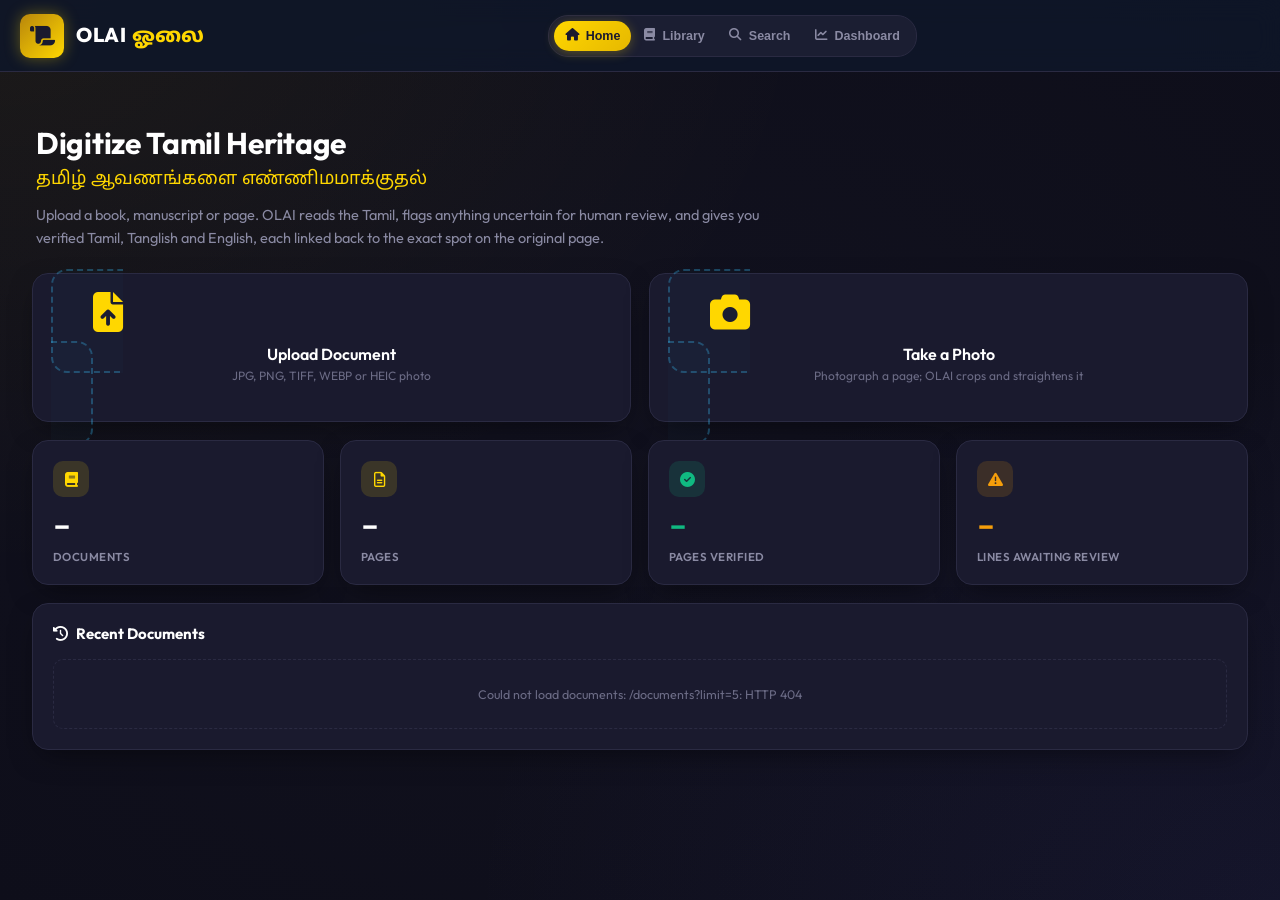
==== commit 058eea0f: "Integrate photo upload with OCR processing Connect desktop and mobile photo intake to background Tam" ====
--- a/frontend/index.html
+++ b/frontend/index.html
@@ -89,22 +89,23 @@
 
             <div class="olai-input-grid">
                 <div class="glass-card olai-input-card">
-                    <div class="drop-zone is-disabled" title="Available in Phase 2">
+                    <label class="drop-zone" for="document-upload">
                         <i class="fa-solid fa-file-arrow-up drop-icon"></i>
                         <div class="drop-title">Upload Document</div>
-                        <div class="drop-sub">PDF, JPG, PNG or TIFF &middot; whole books supported</div>
-                        <div class="olai-soon">Available after Phase 2</div>
-                    </div>
+                        <div class="drop-sub">JPG, PNG, TIFF, WEBP or HEIC photo</div>
+                        <input id="document-upload" type="file" accept="image/*" hidden>
+                    </label>
                 </div>
                 <div class="glass-card olai-input-card">
-                    <div class="drop-zone is-disabled" title="Available in Phase 2">
+                    <label class="drop-zone" for="camera-upload">
                         <i class="fa-solid fa-camera drop-icon"></i>
-                        <div class="drop-title">Scan with Camera</div>
+                        <div class="drop-title">Take a Photo</div>
                         <div class="drop-sub">Photograph a page; OLAI crops and straightens it</div>
-                        <div class="olai-soon">Available after Phase 2</div>
-                    </div>
+                        <input id="camera-upload" type="file" accept="image/*" capture="environment" hidden>
+                    </label>
                 </div>
             </div>
+            <div id="upload-status" class="empty-note" hidden></div>
 
             <div class="stat-grid" id="stat-grid">
                 <div class="glass-card stat-tile stat-gold">
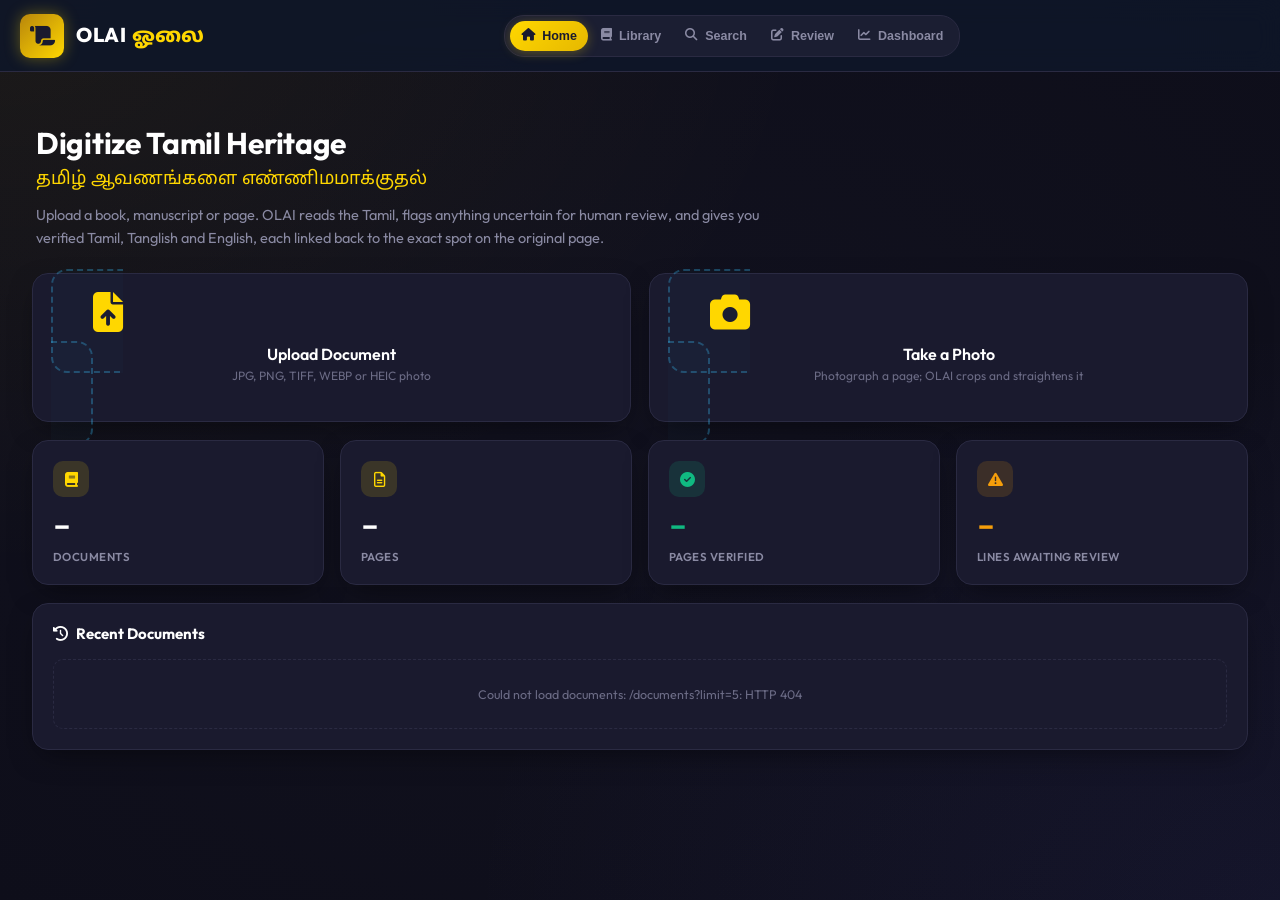
==== commit 685fb185: "Add human review workspace Expose awaiting OCR lines, corrected Tamil verification, reviewer names, " ====
--- a/frontend/index.html
+++ b/frontend/index.html
@@ -58,6 +58,9 @@
             </button>
             <button class="nav-btn" id="nav-search-btn" onclick="switchView('search')">
                 <i class="fa-solid fa-magnifying-glass"></i> Search
+            </button>
+            <button class="nav-btn" id="nav-review-btn" onclick="switchView('review')">
+                <i class="fa-solid fa-pen-to-square"></i> Review
             </button>
             <button class="nav-btn" id="nav-dashboard-btn" onclick="switchView('dashboard')">
                 <i class="fa-solid fa-chart-line"></i> Dashboard
@@ -158,6 +161,15 @@
             </div>
         </section>
 
+        <section id="view-review" class="view-section">
+            <div class="glass-card" style="padding: 20px;">
+                <div class="card-header">
+                    <div class="card-title"><i class="fa-solid fa-pen-to-square"></i> Human Review</div>
+                </div>
+                <div id="review-content" class="empty-note">Choose a document marked Needs review from Library.</div>
+            </div>
+        </section>
+
         <!-- ================= VIEW 4: DASHBOARD ================= -->
         <section id="view-dashboard" class="view-section">
             <div class="glass-card empty-state-card">
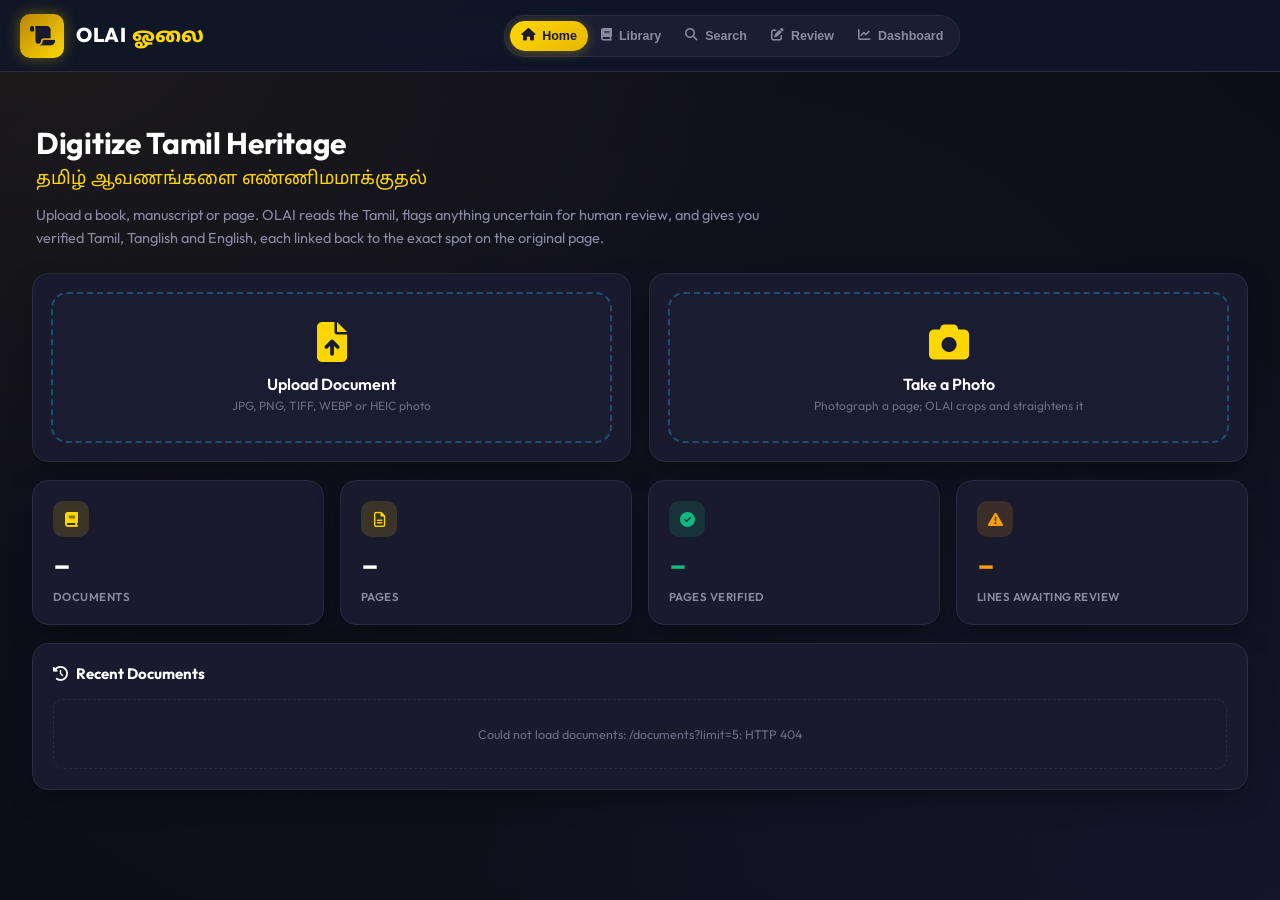
==== commit f4aef965: "Build Phase 10 operations dashboard Add measured recognition metrics, confidence and source charts, " ====
--- a/frontend/index.html
+++ b/frontend/index.html
@@ -172,11 +172,15 @@
 
         <!-- ================= VIEW 4: DASHBOARD ================= -->
         <section id="view-dashboard" class="view-section">
-            <div class="glass-card empty-state-card">
-                <i class="fa-solid fa-chart-line"></i>
-                <div class="card-title" style="justify-content: center;">Dashboard</div>
-                <div class="drop-sub">Processing speed, confidence and review progress. Available after Phase 10.
+            <div class="dashboard-heading">
+                <div>
+                    <div class="olai-hero-title">Operations Dashboard</div>
+                    <div class="drop-sub">Recognition quality, review workload, and processing throughput.</div>
                 </div>
+                <button class="nav-btn" onclick="loadDashboard()"><i class="fa-solid fa-rotate"></i> Refresh</button>
+            </div>
+            <div id="dashboard-content" class="dashboard-content">
+                <div class="empty-note">Loading dashboard metrics...</div>
             </div>
         </section>
     </main>
--- a/frontend/styles.css
+++ b/frontend/styles.css
@@ -1438,6 +1438,49 @@
     margin-bottom: 6px;
 }
 .empty-state-card .empty-sub { font-size: 12.5px; color: var(--text-muted); }
+
+.dashboard-heading { display: flex; align-items: end; justify-content: space-between; gap: 16px; margin: 24px 4px 18px; }
+.dashboard-metrics { display: grid; grid-template-columns: repeat(3, 1fr); gap: 14px; }
+.dashboard-metric { min-height: 132px; padding: 18px; border: 1px solid var(--border-color); border-radius: var(--radius-lg); background: var(--bg-card); box-shadow: var(--shadow-card); border-top: 3px solid var(--accent-indigo); }
+.dashboard-metric.gold { border-top-color: var(--accent-gold); }
+.dashboard-metric.green { border-top-color: #10b981; }
+.dashboard-metric.blue { border-top-color: #3b82f6; }
+.dashboard-metric.amber { border-top-color: #f59e0b; }
+.dashboard-metric.cyan { border-top-color: #06b6d4; }
+.dashboard-metric.purple { border-top-color: #a78bfa; }
+.dashboard-metric-label { color: var(--text-secondary); font-size: 12px; font-weight: 600; text-transform: uppercase; letter-spacing: .04em; }
+.dashboard-metric-value { margin-top: 14px; color: var(--text-primary); font-family: var(--font-mono); font-size: 28px; font-weight: 700; }
+.dashboard-metric-detail { margin-top: 8px; color: var(--text-muted); font-size: 12px; }
+.dashboard-chart-grid { display: grid; grid-template-columns: repeat(3, 1fr); gap: 14px; margin-top: 16px; }
+.dashboard-chart { min-height: 210px; padding: 18px; border: 1px solid var(--border-color); border-radius: var(--radius-lg); background: var(--bg-card); }
+.dashboard-chart-title { margin-bottom: 18px; color: var(--text-primary); font-size: 14px; font-weight: 700; }
+.bar-row { display: grid; grid-template-columns: 76px 1fr 24px; align-items: center; gap: 8px; margin: 12px 0; color: var(--text-muted); font-size: 11px; }
+.bar-label { overflow: hidden; text-overflow: ellipsis; white-space: nowrap; }
+.bar-track { height: 8px; overflow: hidden; border-radius: 99px; background: rgba(255,255,255,.08); }
+.bar-fill { display: block; height: 100%; border-radius: inherit; }
+.bar-row strong { color: var(--text-secondary); text-align: right; }
+.chart-empty { color: var(--text-muted); font-size: 12px; }
+@media (max-width: 900px) { .dashboard-metrics, .dashboard-chart-grid { grid-template-columns: repeat(2, 1fr); } }
+@media (max-width: 560px) { .dashboard-heading { align-items: start; flex-direction: column; } .dashboard-metrics, .dashboard-chart-grid { grid-template-columns: 1fr; } }
+
+/* OCR review: image coordinates remain linked to editable line cards. */
+.review-page { margin-top: 18px; }
+.review-page-title { color: var(--text-secondary); font-size: 13px; font-weight: 700; margin-bottom: 10px; }
+.review-layout { display: grid; grid-template-columns: minmax(280px, 1.2fr) minmax(260px, 1fr); gap: 16px; align-items: start; }
+.ocr-image-frame { position: relative; background: #10101c; border: 1px solid var(--border-color); border-radius: var(--radius-md); line-height: 0; }
+.ocr-page-image { display: block; width: 100%; height: auto; }
+.ocr-box-layer { position: absolute; inset: 0; pointer-events: none; }
+.ocr-box { position: absolute; display: block; padding: 0; border: 2px solid #3b82f6; border-radius: 2px; background: rgba(59, 130, 246, .08); pointer-events: auto; cursor: pointer; transition: background .15s, border-color .15s, box-shadow .15s; }
+.ocr-box:hover, .ocr-box.is-selected { z-index: 2; border-color: #93c5fd; background: rgba(37, 99, 235, .3); box-shadow: 0 0 0 2px rgba(147, 197, 253, .25); }
+.ocr-line-list { display: flex; flex-direction: column; gap: 10px; max-height: 720px; overflow: auto; }
+.ocr-line-card { padding: 12px; border: 1px solid var(--border-color); border-radius: var(--radius-md); background: rgba(42, 42, 66, .35); cursor: pointer; transition: border-color .15s, background .15s; }
+.ocr-line-card:hover, .ocr-line-card.is-selected { border-color: #3b82f6; background: rgba(37, 99, 235, .12); }
+.ocr-line-card textarea { width: 100%; min-height: 54px; margin: 8px 0; padding: 9px; resize: vertical; box-sizing: border-box; }
+.tanglish-label { margin: 4px 0 10px; color: var(--text-muted); font-size: 12px; line-height: 1.5; }
+.tanglish-label span { color: var(--text-secondary); font-family: var(--font-mono); }
+.delete-doc-btn { border: 1px solid rgba(239, 68, 68, .35); border-radius: 6px; background: rgba(239, 68, 68, .1); color: #f87171; cursor: pointer; padding: 7px 9px; }
+.delete-doc-btn:hover { background: rgba(239, 68, 68, .25); color: #fecaca; }
+@media (max-width: 900px) { .review-layout { grid-template-columns: 1fr; } .ocr-line-list { max-height: none; } }
 
 /* --- Open-inspection quick-resume rows (officer dashboard) --- */
 .open-session-row {
@@ -2655,6 +2698,20 @@
 }
 .olai-input-card {
     padding: 18px;
+    min-width: 0;
+    overflow: hidden;
+}
+
+.olai-input-card .drop-zone {
+    width: 100%;
+    min-height: 148px;
+    padding: 28px 20px;
+    display: flex;
+    flex-direction: column;
+    align-items: center;
+    justify-content: center;
+    overflow: hidden;
+    box-sizing: border-box;
 }
 
 .drop-zone.is-disabled {
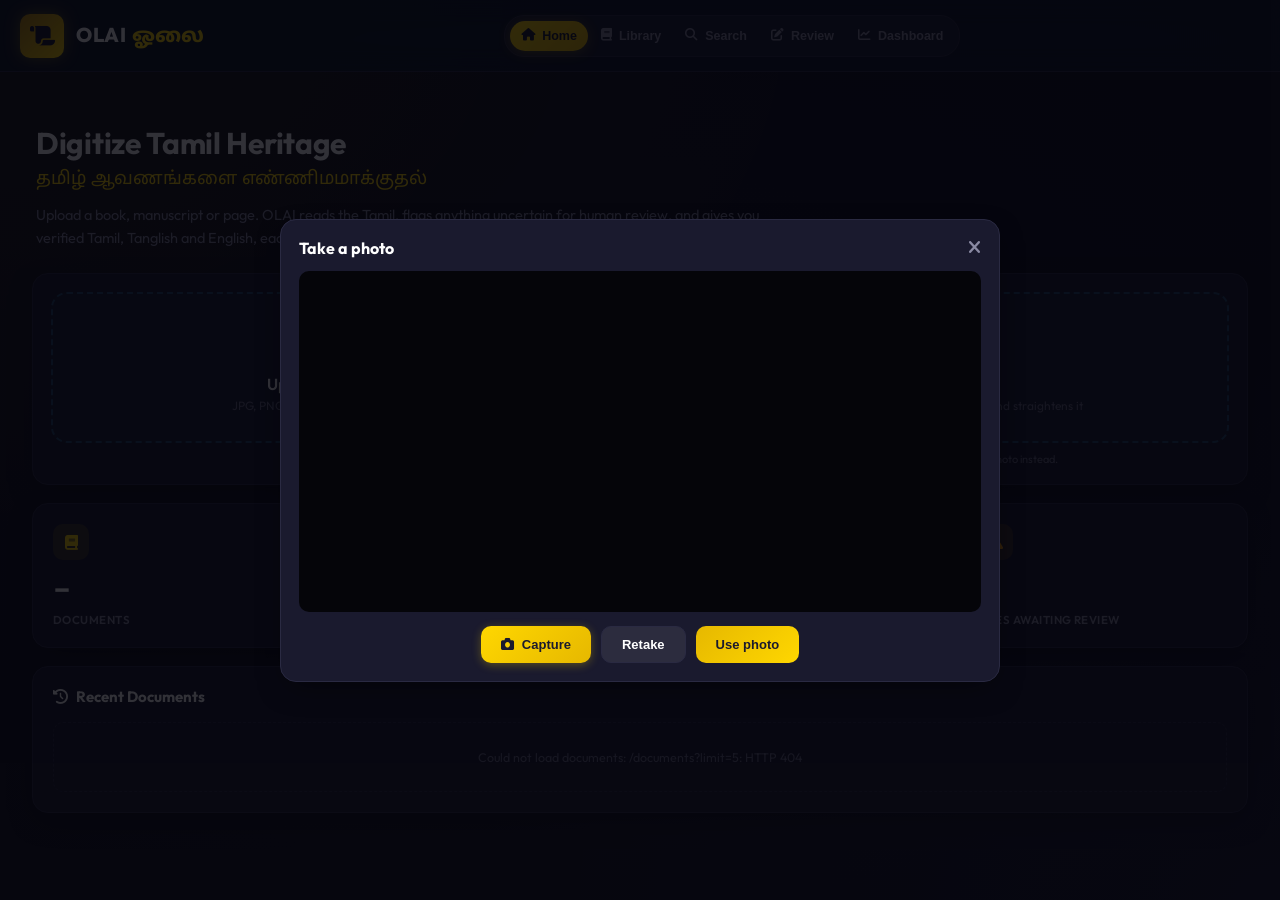
==== commit e62ee51a: "Add laptop and phone camera capture Use getUserMedia with live preview, capture, retake, upload, and" ====
--- a/frontend/index.html
+++ b/frontend/index.html
@@ -100,12 +100,13 @@
                     </label>
                 </div>
                 <div class="glass-card olai-input-card">
-                    <label class="drop-zone" for="camera-upload">
+                    <button class="drop-zone camera-launch" id="camera-launch" type="button">
                         <i class="fa-solid fa-camera drop-icon"></i>
-                        <div class="drop-title">Take a Photo</div>
+                        <div class="drop-title">Use Camera</div>
                         <div class="drop-sub">Photograph a page; OLAI crops and straightens it</div>
-                        <input id="camera-upload" type="file" accept="image/*" capture="environment" hidden>
-                    </label>
+                    </button>
+                    <label class="camera-fallback" for="camera-upload">Camera unavailable? Choose a photo instead.</label>
+                    <input id="camera-upload" type="file" accept="image/*" capture="environment" hidden>
                 </div>
             </div>
             <div id="upload-status" class="empty-note" hidden></div>
@@ -185,6 +186,16 @@
         </section>
     </main>
 
+    <div class="camera-modal" id="camera-modal" hidden>
+        <div class="camera-dialog" role="dialog" aria-modal="true" aria-labelledby="camera-title">
+            <div class="camera-dialog-head"><strong id="camera-title">Take a photo</strong><button type="button" id="camera-close" class="camera-close" aria-label="Close camera"><i class="fa-solid fa-xmark"></i></button></div>
+            <video id="camera-preview" autoplay playsinline muted></video>
+            <canvas id="camera-canvas" hidden></canvas>
+            <div class="camera-actions"><button type="button" id="camera-snap" class="btn btn-primary"><i class="fa-solid fa-camera"></i> Capture</button><button type="button" id="camera-retake" class="btn btn-secondary" hidden>Retake</button><button type="button" id="camera-use" class="btn btn-accent" hidden>Use photo</button></div>
+            <div id="camera-error" class="camera-error" hidden></div>
+        </div>
+    </div>
+
     <script src="app.js"></script>
 </body>
 
--- a/frontend/styles.css
+++ b/frontend/styles.css
@@ -2713,6 +2713,15 @@
     overflow: hidden;
     box-sizing: border-box;
 }
+.camera-launch { color: inherit; font: inherit; }
+.camera-fallback { display: block; margin-top: 9px; color: var(--text-muted); font-size: 11px; text-align: center; cursor: pointer; }
+.camera-modal { position: fixed; inset: 0; z-index: 1000; display: grid; place-items: center; padding: 20px; background: rgba(4, 4, 12, .82); }
+.camera-dialog { width: min(720px, 100%); padding: 18px; border: 1px solid var(--border-color); border-radius: var(--radius-lg); background: var(--bg-card); box-shadow: var(--shadow-card); }
+.camera-dialog-head { display: flex; align-items: center; justify-content: space-between; margin-bottom: 12px; color: var(--text-primary); }
+.camera-close { border: 0; background: transparent; color: var(--text-secondary); font-size: 18px; cursor: pointer; }
+#camera-preview { display: block; width: 100%; max-height: 65vh; object-fit: contain; border-radius: var(--radius-md); background: #050509; }
+.camera-actions { display: flex; justify-content: center; gap: 10px; margin-top: 14px; }
+.camera-error { margin-top: 10px; color: #fca5a5; font-size: 12px; text-align: center; }
 
 .drop-zone.is-disabled {
     cursor: not-allowed;
